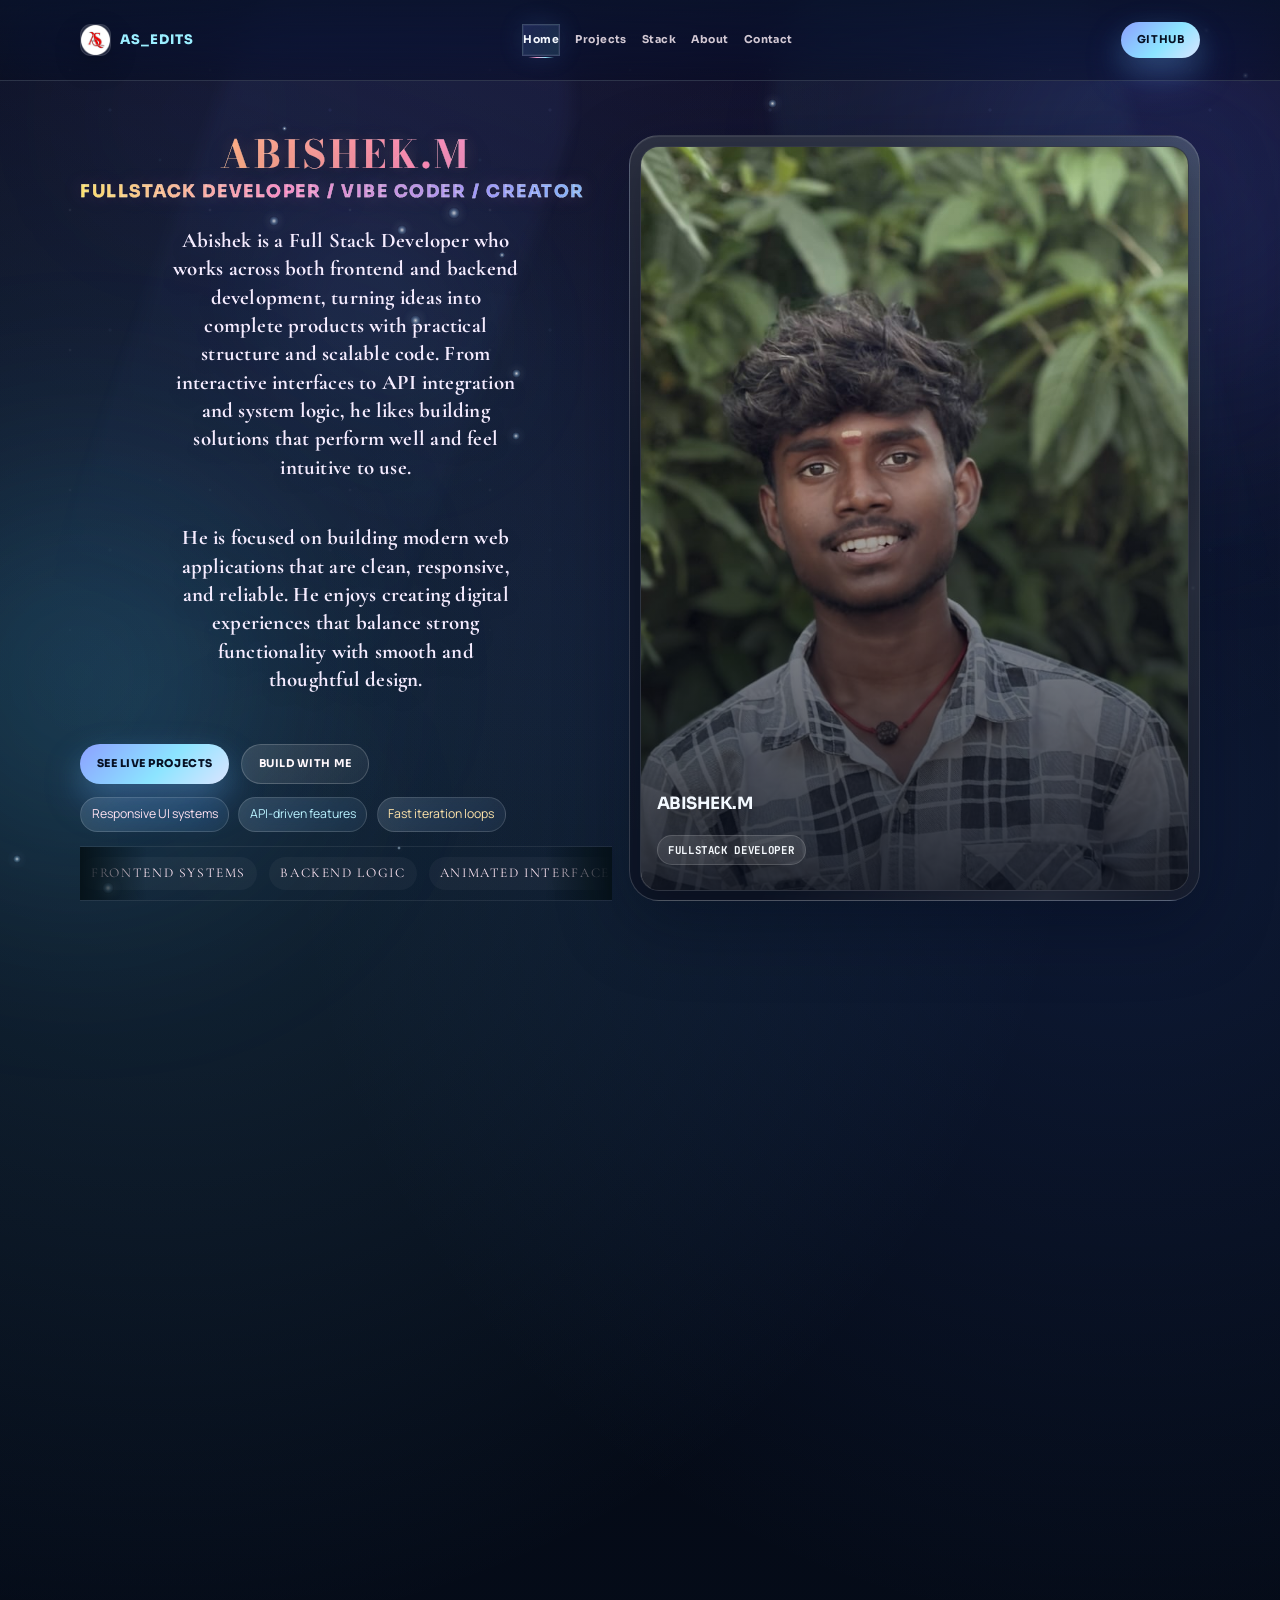
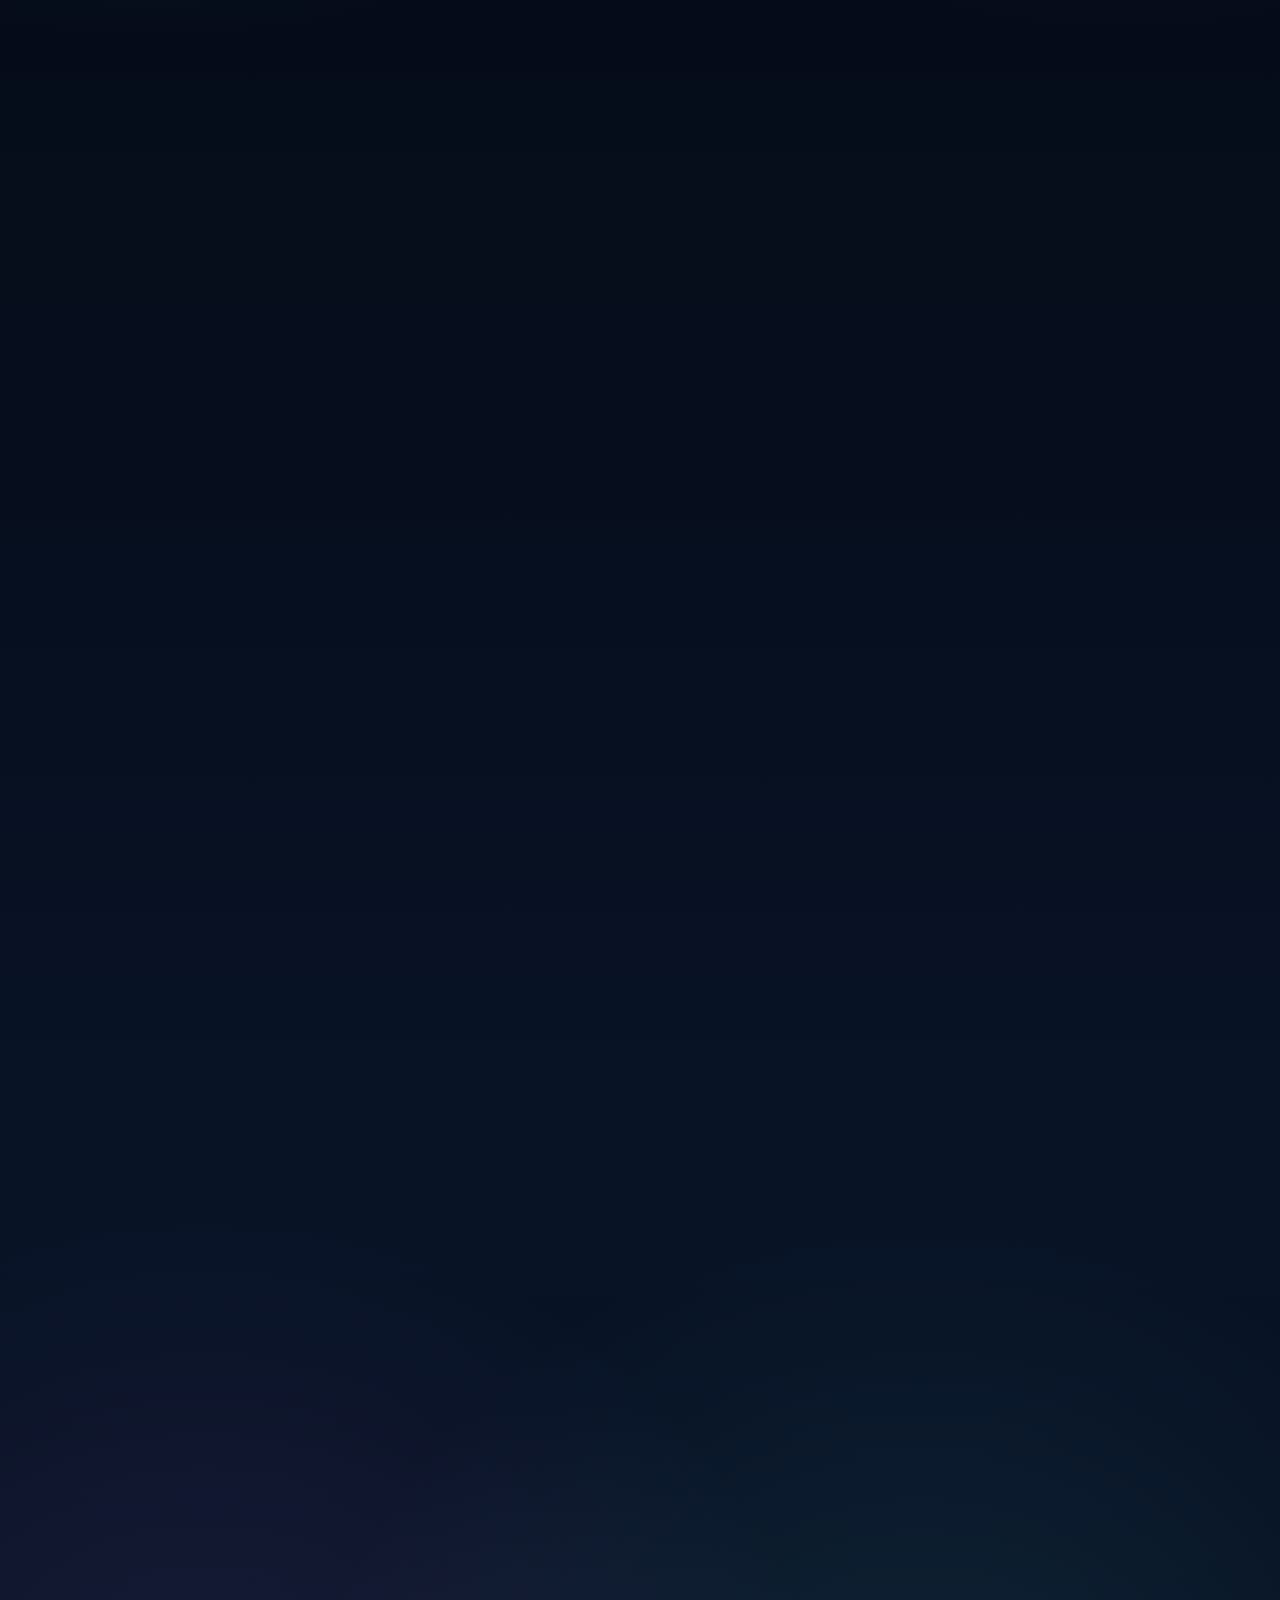
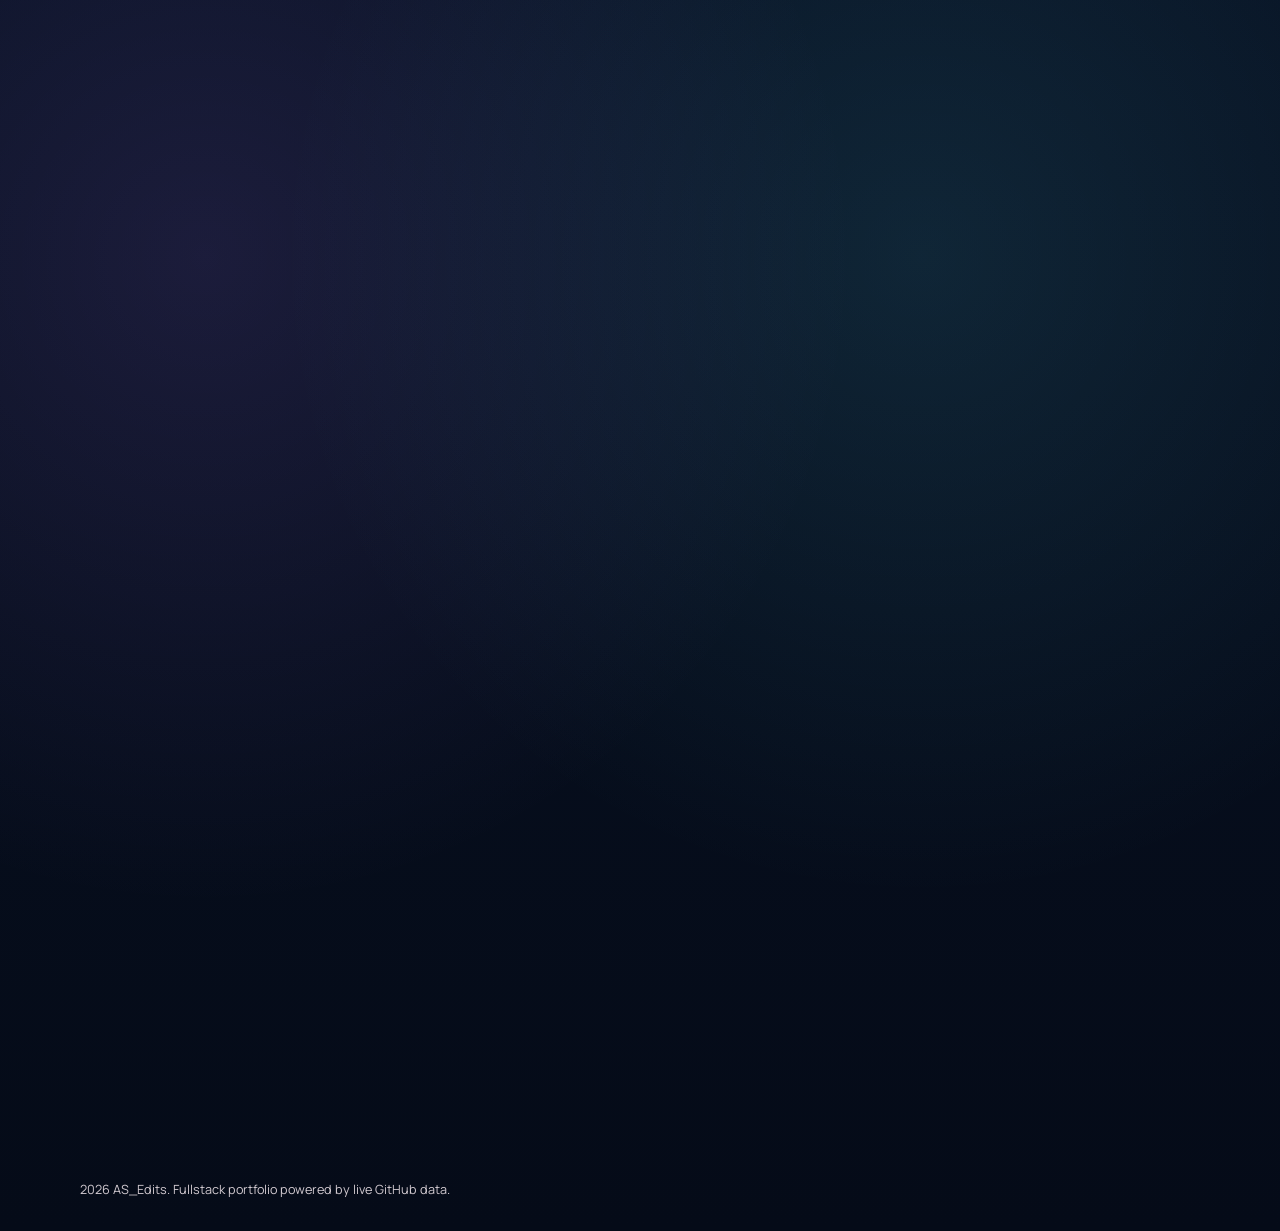
==== index.html @ 43cb3e1e "Initial portfolio site import" ====
<!DOCTYPE html>
<html lang="en">
  <head>
    <meta charset="UTF-8" />
    <meta name="viewport" content="width=device-width, initial-scale=1.0" />
    <meta
      name="description"
      content="Abishek.M is a FullStack Developer working under the professional name AS_Edits, with a portfolio powered by live GitHub projects."
    />
    <title>Abishek.M-Full Stack Developer

    </title>
    <link rel="preconnect" href="https://fonts.googleapis.com" />
    <link rel="preconnect" href="https://fonts.gstatic.com" crossorigin />
    <link
      href="https://fonts.googleapis.com/css2?family=Bodoni+Moda:opsz,wght@6..96,600;6..96,700&family=Cormorant+Garamond:wght@600;700&family=JetBrains+Mono:wght@500;700&family=Manrope:wght@400;500;600;700;800&family=Sora:wght@400;500;600;700;800&display=swap"
      rel="stylesheet"
    />
    <link rel="icon" type="image/png" href="assets/as-edits-logo.png" />
    <link rel="stylesheet" href="styles.css" />
  </head>
  <body class="page page--home">
    <div class="ambient-backdrop" aria-hidden="true">
      <div class="ambient-grid"></div>
      <div class="ambient-glow ambient-glow--one"></div>
      <div class="ambient-glow ambient-glow--two"></div>
      <div class="ambient-glow ambient-glow--three"></div>
      <div class="light-beam light-beam--one"></div>
      <div class="light-beam light-beam--two"></div>
    </div>
    <div class="particle-field" id="particle-field" aria-hidden="true"></div>

    <header class="site-header">
      <nav class="nav shell">
        <a class="brand" href="index.html">
          <span class="brand-mark brand-mark--logo">
            <img class="brand-logo" src="assets/as-edits-logo.png" alt="AS_Edits logo" />
          </span>
          <span class="brand-copy">AS_Edits</span>
        </a>
        <div class="nav-links">
          <a href="index.html" aria-current="page">Home</a>
          <a href="projects.html">Projects</a>
          <a href="stack.html">Stack</a>
          <a href="about.html">About</a>
          <a href="contact.html">Contact</a>
        </div>
        <a
          class="nav-button"
          href="https://github.com/asedits57"
          target="_blank"
          rel="noopener noreferrer"
        >
          GitHub
        </a>
      </nav>
    </header>

    <main class="page-main">
      <section class="hero shell" id="top">
        <div class="hero-copy reveal">
          <p class="hero-nameplate">ABISHEK.M</p>
          <p class="eyebrow">FULLSTACK DEVELOPER / VIBE CODER / CREATOR</p>
          <div class="hero-story">
            <p >
             Abishek is a Full Stack Developer who works across both frontend and backend development, turning ideas
            into complete products with practical structure and scalable code.
            From interactive interfaces to API integration and system logic, he
            likes building solutions that perform well and feel intuitive to use.    
            </p>
            <p>
            He is focused on building modern web
            applications that are clean, responsive, and reliable. He enjoys
            creating digital experiences that balance strong functionality with
            smooth and thoughtful design.
            </p>
          </div>
          <div class="hero-actions">
            <a class="button-primary" href="projects.html">See Live Projects</a>
            <a class="button-secondary" href="contact.html">Build With Me</a>
          </div>

          <div class="hero-pill-row">
            <span>Responsive UI systems</span>
            <span>API-driven features</span>
            <span>Fast iteration loops</span>
          </div>

          <div class="motion-ribbon" aria-hidden="true">
            <div class="motion-ribbon__track">
              <span>Frontend systems</span>
              <span>Backend logic</span>
              <span>Animated interfaces</span>
              <span>GitHub workflow</span>
              <span>Product shipping</span>
              <span>Frontend systems</span>
              <span>Backend logic</span>
              <span>Animated interfaces</span>
              <span>GitHub workflow</span>
              <span>Product shipping</span>
            </div>
          </div>
        </div>

        <aside class="hero-stage reveal is-visible" aria-label="Live developer profile">
          <div class="hero-graphic" aria-hidden="true">
            <div class="hero-graphic__ring hero-graphic__ring--outer"></div>
            <div class="hero-graphic__ring hero-graphic__ring--inner"></div>
            <div class="hero-graphic__core"></div>
            <div class="hero-graphic__beam hero-graphic__beam--one"></div>
            <div class="hero-graphic__beam hero-graphic__beam--two"></div>
          </div>


        </aside>

        <article
          class="hero-photo-card hero-photo-card--hero hero-photo-card--interactive js-image-lightbox"
          aria-label="Featured portrait card"
          tabindex="0"
          role="button"
          aria-haspopup="dialog"
          data-lightbox-src="assets/home-feature-photo.jpeg"
          data-lightbox-alt="Portrait of ABISHEK.M"
          data-profile-name="ABISHEK.M"
          data-profile-role="Team leader / Project manager"
          data-profile-bio="ABISHEK.M leads the Team with a product-first mindset, guiding fullstack development, team direction, and delivery from concept to completion. He helps shape the vision, coordinate frontend and backend execution, and keep the team aligned around polished and reliable digital products. He also supports planning, communication, and practical decision making so work moves forward with better structure and fewer blockers. His focus stays on turning ideas into complete products."
        >
          <div class="hero-photo-card__frame">
            <img
              class="hero-photo-card__image"
              src="assets/home-feature-photo.jpeg"
              alt="Portrait of ABISHEK.M"
              loading="eager"
              fetchpriority="high"
              decoding="async"
            />
            <div class="hero-photo-card__meta">
              <h3>  ABISHEK.M</h3>
              <h2 class="hero-photo-card__status">FullStack Developer</h2>
              
            </div>
          </div>
        </article> 
        <section class="spotlight-strip reveal" aria-labelledby="team-strip-title">
          <div class="spotlight-strip__heading">
            <h2 id="team-strip-title" class="spotlight-strip__title">My Team Members</h2>
          </div>
          <div class="spotlight-strip__marquee">
            <div class="spotlight-strip__track js-team-slider-track">
              <div class="spotlight-strip__grid js-team-slider-row">
                <figure
                  class="profile-spotlight profile-spotlight--hero profile-spotlight--interactive js-image-lightbox"
                  style="--spotlight-position: center 18%; --spotlight-scale: 1.06;"
                  tabindex="0"
                  role="button"
                  aria-haspopup="dialog"
                  data-lightbox-src="assets/swetha.jpeg"
                  data-lightbox-alt="Portrait of Swetha.G"
                  data-profile-name="Swetha.G"
                  data-profile-role="Data Analyst"
                  data-profile-bio="Swetha is a data analyst who turns complex data into clear and practical insights for the team. She works with reports, patterns, and performance trends to support better planning, smarter decisions, and stronger project direction. Her work helps the team understand progress more clearly, compare results more confidently, and use information in a more organized way. She also helps present findings in a simple format that keeps discussions focused and turns raw numbers into actions the team can use."
                >
                  <div class="profile-spotlight__frame">
                    <picture class="profile-spotlight__picture">
                      <source srcset="assets/home-portrait.heic" type="image/heic" />
                      <img
                        class="profile-spotlight__image"
                        src="assets/swetha.jpeg"
                        alt="Portrait of Swetha.G"
                        loading="lazy"
                        decoding="async"
                      />
                    </picture>
                  </div>
                  <figcaption class="profile-spotlight__meta">
                    <strong class="profile-spotlight__name">Swetha.G</strong>
                    <span class="profile-spotlight__status">Data Analyst</span>
                  </figcaption>
                </figure>
                <figure
                  class="profile-spotlight profile-spotlight--hero profile-spotlight--interactive js-image-lightbox"
                  style="--spotlight-position: center 22%; --spotlight-scale: 1.05;"
                  tabindex="0"
                  role="button"
                  aria-haspopup="dialog"
                  data-lightbox-src="assets/shiva.jpeg"
                  data-lightbox-alt="Portrait of Shivanarayani.L"
                  data-profile-name="Shivanarayani.L"
                  data-profile-role="Backend Developer"
                  data-profile-bio="Shivanarayani is a backend developer who works on application logic, API flow, and dependable system behavior behind the scenes. She helps keep the core functionality stable, secure, scalable, and ready to handle real-world usage with consistent performance. Her backend support strengthens the foundation of the product, keeps data movement reliable, and helps features connect smoothly as the project grows. Her work gives the project stronger reliability behind the interface and supports smoother collaboration across development."
                >
                  <div class="profile-spotlight__frame">
                    <picture class="profile-spotlight__picture">
                      <source srcset="assets/home-portrait.heic" type="image/heic" />
                      <img
                        class="profile-spotlight__image"
                        src="assets/shiva.jpeg"
                        alt="Portrait of Shivanarayani.L"
                        loading="lazy"
                        decoding="async"
                      />
                    </picture>
                  </div>
                  <figcaption class="profile-spotlight__meta">
                    <strong class="profile-spotlight__name">Shivanarayani.L</strong>
                    <span class="profile-spotlight__status">Backend Developer</span>
                  </figcaption>
                </figure>
                <figure
                  class="profile-spotlight profile-spotlight--hero profile-spotlight--interactive js-image-lightbox"
                  style="--spotlight-position: center 14%; --spotlight-scale: 1.04;"
                  tabindex="0"
                  role="button"
                  aria-haspopup="dialog"
                  data-lightbox-src="assets/atchya.jpeg"
                  data-lightbox-alt="Portrait of Atchya"
                  data-profile-name="Atchya"
                  data-profile-role="Frontend Developer"
                  data-profile-bio="Atchya is a frontend developer who focuses on building responsive interfaces with clean structure, visual balance, and smooth user experience. She helps turn ideas into polished screens that feel modern, intuitive, and easy to use across devices. Her attention to detail improves how the product looks, feels, and responds for users on every screen size. She helps make the final experience feel user friendly, visually clear, and comfortable to explore from the first interaction."
                >
                  <div class="profile-spotlight__frame">
                    <picture class="profile-spotlight__picture">
                      <source srcset="assets/home-portrait.heic" type="image/heic" />
                      <img
                        class="profile-spotlight__image"
                        src="assets/atchya.jpeg"
                        alt="Portrait of Atchya"
                        loading="lazy"
                        decoding="async"
                      />
                    </picture>
                  </div>
                  <figcaption class="profile-spotlight__meta">
                    <strong class="profile-spotlight__name">Atchya</strong>
                    <span class="profile-spotlight__status">Frontend Developer</span>
                  </figcaption>
                </figure>
                <figure
                  class="profile-spotlight profile-spotlight--hero profile-spotlight--interactive js-image-lightbox"
                  style="--spotlight-position: center 16%; --spotlight-scale: 1.08;"
                  tabindex="0"
                  role="button"
                  aria-haspopup="dialog"
                  data-lightbox-src="assets/nithin.jpeg"
                  data-lightbox-alt="Portrait of Nithin.S"
                  data-profile-name="Nithin.S"
                  data-profile-role="Senior Developer"
                  data-profile-bio="Nithin is a senior developer who helps guide architecture, technical decisions, problem solving, and code quality across the project. He brings experience, clarity, and strong leadership that help development move forward with better structure and dependable technical direction. His involvement supports cleaner implementation choices and helps the team handle technical challenges with more confidence. His guidance adds stability to the workflow and helps the team move with stronger technical confidence."
                >
                  <div class="profile-spotlight__frame">
                    <picture class="profile-spotlight__picture">
                      <source srcset="assets/home-portrait.heic" type="image/heic" />
                      <img
                        class="profile-spotlight__image"
                        src="assets/nithin.jpeg"
                        alt="Portrait of Nithin.S"
                        loading="lazy"
                        decoding="async"
                      />
                    </picture>
                  </div>
                  <figcaption class="profile-spotlight__meta">
                    <strong class="profile-spotlight__name">Nithin.S</strong>
                    <span class="profile-spotlight__status">Senior Developer</span>
                  </figcaption>
                </figure>
                <figure
                  class="profile-spotlight profile-spotlight--hero profile-spotlight--interactive js-image-lightbox"
                  style="--spotlight-position: center 20%; --spotlight-scale: 1.07;"
                  tabindex="0"
                  role="button"
                  aria-haspopup="dialog"
                  data-lightbox-src="assets/vijay.jpeg"
                  data-lightbox-alt="Portrait of Vijayakumar.B"
                  data-profile-name="Vijayakumar.B"
                  data-profile-role="UI/UX Designer"
                  data-profile-bio="Vijayakumar is a UI and UX designer who shapes the visual identity, layout quality, and usability of the product. He helps create thoughtful screens, clear interactions, and design systems that feel modern, engaging, and easy for users to understand. His design decisions improve user comfort, clarity, and consistency across the overall product experience. He helps shape an experience that feels polished from the first impression to the final interaction."
                >
                  <div class="profile-spotlight__frame">
                    <picture class="profile-spotlight__picture">
                      <source srcset="assets/home-portrait.heic" type="image/heic" />
                      <img
                        class="profile-spotlight__image"
                        src="assets/vijay.jpeg"
                        alt="Portrait of Vijayakumar.B"
                        loading="lazy"
                        decoding="async"
                      />
                    </picture>
                  </div>
                  <figcaption class="profile-spotlight__meta">
                    <strong class="profile-spotlight__name">Vijayakumar.B</strong>
                    <span class="profile-spotlight__status">UI/UX Designer</span>
                  </figcaption>
                </figure>
                <figure
                  class="profile-spotlight profile-spotlight--hero profile-spotlight--interactive js-image-lightbox"
                  style="--spotlight-position: center center; --spotlight-scale: 1;"
                  tabindex="0"
                  role="button"
                  aria-haspopup="dialog"
                  data-lightbox-src="assets/harry.jpeg"
                  data-lightbox-alt="Portrait of Harry Dwight.D"
                  data-profile-name="Harry Dwight.D"
                  data-profile-role="Editor"
                  data-profile-bio="Harry is an editor who brings clarity, polish, and stronger presentation quality to the final output of the work. He helps refine content, improve communication, and make the result feel complete, professional, and more effective for its audience. His editing helps present ideas more clearly and gives the final work a more confident and finished feel. His work strengthens the final presentation and helps the project communicate with more clarity and impact."
                >
                  <div class="profile-spotlight__frame">
                    <picture class="profile-spotlight__picture">
                      <source srcset="assets/home-portrait.heic" type="image/heic" />
                      <img
                        class="profile-spotlight__image"
                        src="assets/harry.jpeg"
                        alt="Portrait of Harry Dwight.D"
                        loading="lazy"
                        decoding="async"
                      />
                    </picture>
                  </div>
                  <figcaption class="profile-spotlight__meta">
                    <strong class="profile-spotlight__name">Harry Dwight.D</strong>
                    <span class="profile-spotlight__status">Editor</span>
                  </figcaption>
                </figure>
                <figure
                  class="profile-spotlight profile-spotlight--hero profile-spotlight--interactive js-image-lightbox"
                  style="--spotlight-position: center 12%; --spotlight-scale: 1.1;"
                  tabindex="0"
                  role="button"
                  aria-haspopup="dialog"
                  data-lightbox-src="assets/mugesh.jpeg"
                  data-lightbox-alt="Portrait of Mugesh Sharma SB"
                  data-profile-name="Mugesh Sharma SB"
                  data-profile-role="Debugger"
                  data-profile-bio="Mugesh Sharma SB is a debugger who helps the team identify issues quickly, trace problems with clarity, and support more stable project delivery. He contributes by testing flows closely, spotting errors early, and helping turn difficult bugs into clean, workable fixes. His work helps reduce development delays and keeps the product more reliable as updates are added. His debugging support keeps project progress smoother and helps the team resolve blockers before they become larger issues."
                >
                  <div class="profile-spotlight__frame">
                    <picture class="profile-spotlight__picture">
                      <source srcset="assets/home-portrait.heic" type="image/heic" />
                      <img
                        class="profile-spotlight__image"
                        src="assets/mugesh.jpeg"
                        alt="Portrait of Mugesh Sharma SB"
                        loading="lazy"
                        decoding="async"
                      />
                    </picture>
                  </div>
                  <figcaption class="profile-spotlight__meta">
                    <strong class="profile-spotlight__name">Mugesh Sharma SB</strong>
                    <span class="profile-spotlight__status">Debugger</span>
                  </figcaption>
                </figure>
                <figure
                  class="profile-spotlight profile-spotlight--hero profile-spotlight--interactive js-image-lightbox"
                  style="--spotlight-position: center 16%; --spotlight-scale: 1.02;"
                  tabindex="0"
                  role="button"
                  aria-haspopup="dialog"
                  data-lightbox-src="assets/aasif.jpeg"
                  data-lightbox-alt="Portrait of ASIF.K"
                  data-profile-name="ASIF.K"
                  data-profile-role="DevOps Engineer"
                  data-profile-bio="ASIF.K is a DevOps engineer who supports deployment flow, environment stability, automation, and reliable delivery across the project. He helps the team keep systems organized, efficient, and ready for smoother development and release cycles. His contribution improves consistency in the workflow and supports faster, more dependable releases. His work helps the team release with better confidence while keeping systems predictable and easier to maintain."
                >
                  <div class="profile-spotlight__frame">
                    <picture class="profile-spotlight__picture">
                      <source srcset="assets/home-portrait.heic" type="image/heic" />
                      <img
                        class="profile-spotlight__image"
                        src="assets/aasif.jpeg"
                        alt="Portrait of ASIF.K"
                        loading="lazy"
                        decoding="async"
                      />
                    </picture>
                  </div>
                  <figcaption class="profile-spotlight__meta">
                    <strong class="profile-spotlight__name">ASIF.K</strong>
                    <span class="profile-spotlight__status">DevOps Engineer</span>
                  </figcaption>
                </figure>
                <figure
                  class="profile-spotlight profile-spotlight--hero profile-spotlight--interactive js-image-lightbox"
                  style="--spotlight-position: center 20%; --spotlight-scale: 1.01;"
                  tabindex="0"
                  role="button"
                  aria-haspopup="dialog"
                  data-lightbox-src="assets/priya.jpeg"
                  data-lightbox-alt="Portrait of Priya B"
                  data-profile-name="Priya B"
                  data-profile-role="Test Engineer"
                  data-profile-bio="Priya B is a test engineer who helps protect quality through careful validation, bug reporting, and reliable testing across the project. She supports the team by checking workflows, finding issues early, and helping each release feel stable, polished, and ready to use. Her testing process gives the team better confidence before delivery and helps maintain a smoother user experience. Her work helps reduce release risk and supports a more dependable experience for end users."
                >
                  <div class="profile-spotlight__frame">
                    <picture class="profile-spotlight__picture">
                      <source srcset="assets/home-portrait.heic" type="image/heic" />
                      <img
                        class="profile-spotlight__image"
                        src="assets/priya.jpeg"
                        alt="Portrait of Priya B"
                        loading="lazy"
                        decoding="async"
                      />
                    </picture>
                  </div>
                  <figcaption class="profile-spotlight__meta">
                    <strong class="profile-spotlight__name">Priya B</strong>
                    <span class="profile-spotlight__status">Test Engineer</span>
                  </figcaption>
                </figure>
              </div>
            </div>
          </div>
        </section>
      </section>

      <section class="showcase-band shell reveal" aria-labelledby="showcase-band-title">
        <div class="showcase-band__copy">
          <p class="section-kicker">Visual Signal</p>
          <h2 id="showcase-band-title">A portfolio that looks like it builds things.</h2>
          <p>
            More motion, more graphics, and more product atmosphere so the site
            feels like a live creative system instead of a static profile page.
          </p>
        </div>

        <div class="showcase-band__grid">
          <article class="showcase-panel showcase-panel--radar">
            <div class="radar-display">
              <span class="radar-ring radar-ring--one"></span>
              <span class="radar-ring radar-ring--two"></span>
              <span class="radar-ring radar-ring--three"></span>
              <span class="radar-sweep"></span>
              <span class="radar-dot radar-dot--one"></span>
              <span class="radar-dot radar-dot--two"></span>
              <span class="radar-dot radar-dot--three"></span>
            </div>
            <div class="showcase-panel__meta">
              <span>Idea Radar</span>
              <strong>Tracking new builds and shipping paths</strong>
            </div>
          </article>

          <article class="showcase-panel showcase-panel--timeline">
            <div class="timeline-lines">
              <span></span>
              <span></span>
              <span></span>
              <span></span>
            </div>
            <div class="timeline-points">
              <span></span>
              <span></span>
              <span></span>
              <span></span>
            </div>
            <div class="showcase-panel__meta">
              <span>Flow State</span>
              <strong>Concept -> interface -> backend -> launch</strong>
            </div>
          </article>

          <article class="showcase-panel showcase-panel--stack">
            <div class="stack-visual">
              <span></span>
              <span></span>
              <span></span>
              <span></span>
            </div>
            <div class="showcase-panel__meta">
              <span>Stack Layers</span>
              <strong>Frontend polish with backend structure</strong>
            </div>
          </article>
        </div>
      </section>

      <section class="page-section shell reveal" aria-labelledby="portal-title">
        <div class="section-heading">
          <p class="section-kicker">Explore By Page</p>
          <h2 id="portal-title">Jump into the parts that matter most.</h2>
          <p>
            The portfolio now has dedicated pages for projects, stack, about, and
            contact so the experience feels cleaner and more intentional.
          </p>
        </div>

        <div class="portal-grid">
          <a class="portal-card" href="projects.html">
            <span class="portal-card__label">Projects</span>
            <h3>Live GitHub showcase</h3>
            <p>
              See repository cards, project highlights, and the live account feed
              for `asedits57`.
            </p>
            <span class="portal-card__link">Open projects page</span>
          </a>
          <a class="portal-card" href="stack.html">
            <span class="portal-card__label">Stack</span>
            <h3>Capabilities and tooling</h3>
            <p>
              Explore the frontend, backend, workflow, and shipping layers behind
              the portfolio story.
            </p>
            <span class="portal-card__link">Open stack page</span>
          </a>
          <a class="portal-card" href="about.html">
            <span class="portal-card__label">About</span>
            <h3>How the work gets built</h3>
            <p>
              Read the build style, process, and product mindset behind the code
              and visual decisions.
            </p>
            <span class="portal-card__link">Open about page</span>
          </a>
          <a class="portal-card" href="contact.html">
            <span class="portal-card__label">Contact</span>
            <h3>Start a collaboration</h3>
            <p>
              Use the contact page as the entry point for collaborations, GitHub
              exploration, and project conversations.
            </p>
            <span class="portal-card__link">Open contact page</span>
          </a>
        </div>
      </section>

      <section class="section shell reveal" aria-labelledby="impact-title">
        <div class="section-heading">
          <p class="section-kicker">How This Portfolio Feels</p>
          <h2 id="impact-title">Built for product energy, not template energy.</h2>
          <p>
            The goal is to present a developer who can move between product
            thinking, visual execution, and technical delivery with confidence.
          </p>
        </div>

        <div class="impact-grid">
          <article class="impact-card">
            <span class="impact-index">01</span>
            <h3>Frontend That Moves</h3>
            <p>
              Clean structure, expressive visuals, strong hierarchy, and layouts
              that feel intentional on both desktop and mobile.
            </p>
          </article>
          <article class="impact-card">
            <span class="impact-index">02</span>
            <h3>Backend Thinking</h3>
            <p>
              API-first planning, data-aware UI states, resilient fallbacks, and a
              bias toward systems that keep working after launch.
            </p>
          </article>
          <article class="impact-card">
            <span class="impact-index">03</span>
            <h3>Fast Shipping Loops</h3>
            <p>
              The vibe coder edge: fast iteration, smart automation, and enough
              engineering discipline to turn speed into shipped value.
            </p>
          </article>
        </div>
      </section>

      <section class="section shell reveal" id="projects" aria-labelledby="projects-title">
        <div class="section-heading">
          <p class="section-kicker">GitHub Showcase</p>
          <h2 id="projects-title">Projects pulled live from the AS_Edits / ABISHEK.M account.</h2>
          <p>
            This section auto-loads public repositories from GitHub so the
            portfolio stays fresh as new work lands.
          </p>
        </div>

        <div class="projects-grid" id="projects-grid" data-repo-limit="6" aria-live="polite">
          <article class="project-card skeleton-card">
            <div class="skeleton-line skeleton-line--title"></div>
            <div class="skeleton-line"></div>
            <div class="skeleton-line skeleton-line--short"></div>
          </article>
          <article class="project-card skeleton-card">
            <div class="skeleton-line skeleton-line--title"></div>
            <div class="skeleton-line"></div>
            <div class="skeleton-line skeleton-line--short"></div>
          </article>
          <article class="project-card skeleton-card">
            <div class="skeleton-line skeleton-line--title"></div>
            <div class="skeleton-line"></div>
            <div class="skeleton-line skeleton-line--short"></div>
          </article>
        </div>
      </section>

      <section class="section shell reveal" id="about" aria-labelledby="about-title">
        <div class="about-layout">
          <div class="about-copy">
            <p class="section-kicker">About The Build Style</p>
            <h2 id="about-title">High-level fullstack thinking from interface to infrastructure.</h2>
            <p>
              ABISHEK.M, working professionally as AS_Edits, is positioned as a
              fullstack developer who can own the complete product path: shaping
              user-facing experiences, designing reliable backend flows, and
              making technical decisions that support long-term product growth.
            </p>
            <p>
              The focus is not only on building fast, but on building well:
              scalable architecture, clean APIs, responsive interfaces,
              maintainable code, and delivery standards that hold up in real
              production environments.
            </p>
          </div>

          <div class="about-cards">
            <article class="info-card">
              <h3>End-to-end ownership</h3>
              <p>
                From frontend polish to backend structure, the work is framed as
                complete product delivery rather than isolated implementation.
              </p>
            </article>
            <article class="info-card">
              <h3>Architecture mindset</h3>
              <p>
                Data flow, performance, state handling, integrations, and system
                clarity are treated as core parts of the build from the start.
              </p>
            </article>
            <article class="info-card">
              <h3>Production readiness</h3>
              <p>
                The portfolio is designed to suggest a developer who can ship,
                maintain, and evolve serious product work beyond the first launch.
              </p>
            </article>
          </div>
        </div>
      </section>

      <section class="section shell reveal" id="stack" aria-labelledby="stack-title">
        <div class="section-heading">
          <p class="section-kicker">Capability Stack</p>
          <h2 id="stack-title">A portfolio frame for modern fullstack work.</h2>
        </div>

        <div class="stack-grid">
          <article class="stack-card">
            <h3>Frontend</h3>
            <div class="chip-row">
              <span>React</span>
              <span>Next.js</span>
              <span>JavaScript</span>
              <span>TypeScript</span>
              <span>Responsive CSS</span>
              <span>Animation</span>
            </div>
          </article>
          <article class="stack-card">
            <h3>Backend</h3>
            <div class="chip-row">
              <span>Node.js</span>
              <span>REST APIs</span>
              <span>Auth</span>
              <span>Database Design</span>
              <span>Server Logic</span>
              <span>Integrations</span>
            </div>
          </article>
          <article class="stack-card">
            <h3>Workflow</h3>
            <div class="chip-row">
              <span>GitHub</span>
              <span>Rapid Prototyping</span>
              <span>AI-assisted Builds</span>
              <span>Iteration Loops</span>
              <span>Shipping Mindset</span>
              <span>Product Thinking</span>
            </div>
          </article>
        </div>
      </section>

      <section class="section shell reveal" id="process" aria-labelledby="process-title">
        <div class="section-heading">
          <p class="section-kicker">Build Process</p>
          <h2 id="process-title">How ideas become working product.</h2>
        </div>

        <div class="process-grid">
          <article class="process-card">
            <span class="process-step">01</span>
            <h3>Shape the idea</h3>
            <p>
              Start with the product goal, user flow, and feature edges that matter
              most.
            </p>
          </article>
          <article class="process-card">
            <span class="process-step">02</span>
            <h3>Build the core</h3>
            <p>
              Create the UI, wire the data, handle the empty states, and make it
              production-sensible.
            </p>
          </article>
          <article class="process-card">
            <span class="process-step">03</span>
            <h3>Refine and ship</h3>
            <p>
              Improve the feel, tighten the content, and turn the project into
              something that is ready to be shown or launched.
            </p>
          </article>
        </div>
      </section>

      <section class="section shell reveal" id="contact" aria-labelledby="contact-title">
        <div class="cta-panel">
          <p class="section-kicker">Let's Build</p>
          <h2 id="contact-title">
            Need a developer who can move fast without making the product feel
            rushed?
          </h2>
          <p>
            This portfolio is already wired to showcase live GitHub work. Pair that
            with strong UI instincts and fullstack delivery, and the profile reads
            like someone ready for real projects.
          </p>
          <div class="hero-actions">
            <a
              class="button-primary"
              href="https://github.com/asedits57"
              target="_blank"
              rel="noopener noreferrer"
            >
              Explore GitHub
            </a>
            <a class="button-secondary" href="projects.html">View Repositories</a>
          </div>
        </div>
      </section>
    </main>

    <footer class="site-footer shell">
      <p>
        <span id="current-year"></span> AS_Edits. Fullstack portfolio powered by
        live GitHub data.
      </p>
    </footer>

    <script src="app.js"></script>
  </body>
</html>
---- styles.css ----
:root {
  --bg: #050505;
  --bg-deep: #090909;
  --surface: rgba(14, 12, 10, 0.82);
  --surface-strong: #11100d;
  --line: rgba(255, 232, 187, 0.12);
  --line-strong: rgba(255, 232, 187, 0.18);
  --text: #f4efe7;
  --muted: #ac9c84;
  --accent: #d4a24c;
  --accent-soft: #f2cf8d;
  --accent-cool: #f7e3b8;
  --shadow: 0 24px 70px rgba(0, 0, 0, 0.32);
  --radius-xl: 32px;
  --radius-lg: 24px;
  --radius-md: 18px;
}

* {
  box-sizing: border-box;
}

html {
  scroll-behavior: smooth;
}

body {
  margin: 0;
  min-height: 100vh;
  color: var(--text);
  font-family: "Inter", sans-serif;
  background:
    radial-gradient(circle at top left, rgba(212, 162, 76, 0.18), transparent 32%),
    radial-gradient(circle at 82% 12%, rgba(242, 207, 141, 0.12), transparent 26%),
    radial-gradient(circle at 50% 100%, rgba(212, 162, 76, 0.08), transparent 24%),
    linear-gradient(180deg, #060606 0%, var(--bg) 42%, var(--bg-deep) 100%);
  line-height: 1.6;
}

body::before,
body::after {
  content: "";
  position: fixed;
  border-radius: 999px;
  filter: blur(80px);
  pointer-events: none;
  z-index: 0;
}

body::before {
  width: 18rem;
  height: 18rem;
  top: 6rem;
  right: -4rem;
  background: rgba(255, 122, 89, 0.18);
}

body::after {
  width: 16rem;
  height: 16rem;
  bottom: 8rem;
  left: -5rem;
  background: rgba(77, 214, 198, 0.14);
}

main {
  position: relative;
  overflow: clip;
}

.ambient-backdrop {
  position: fixed;
  inset: 0;
  overflow: hidden;
  pointer-events: none;
  z-index: 0;
}

.particle-field {
  position: fixed;
  inset: 0;
  pointer-events: none;
  z-index: 0;
  overflow: hidden;
}

.particle {
  position: absolute;
  width: var(--size, 6px);
  height: var(--size, 6px);
  left: var(--x, 50%);
  top: var(--y, 50%);
  border-radius: 999px;
  opacity: 0.45;
  background: radial-gradient(circle, rgba(255, 255, 255, 0.95), transparent 72%);
  animation: particleFloat var(--duration, 12s) linear infinite;
  animation-delay: var(--delay, 0s);
}

.ambient-grid,
.ambient-glow {
  position: absolute;
  inset: 0;
}

.ambient-grid {
  opacity: 0.12;
  background-image:
    linear-gradient(rgba(255, 255, 255, 0.05) 1px, transparent 1px),
    linear-gradient(90deg, rgba(255, 255, 255, 0.05) 1px, transparent 1px);
  background-size: 80px 80px;
  mask-image: linear-gradient(180deg, rgba(0, 0, 0, 0.75), transparent 88%);
  animation: gridShift 18s linear infinite;
}

.ambient-glow--one,
.ambient-glow--two,
.ambient-glow--three {
  border-radius: 999px;
  filter: blur(90px);
}

.ambient-glow--one {
  inset: 4rem auto auto 10%;
  width: 18rem;
  height: 18rem;
  background: rgba(212, 162, 76, 0.18);
  animation: driftBlob 12s ease-in-out infinite;
}

.ambient-glow--two {
  inset: 22% 6% auto auto;
  width: 22rem;
  height: 22rem;
  background: rgba(242, 207, 141, 0.12);
  animation: driftBlob 16s ease-in-out infinite reverse;
}

.ambient-glow--three {
  inset: auto auto 5% 12%;
  width: 16rem;
  height: 16rem;
  background: rgba(212, 162, 76, 0.14);
  animation: driftBlob 14s ease-in-out infinite 1s;
}

.light-beam {
  position: absolute;
  width: 26rem;
  height: 120vh;
  top: -10vh;
  --beam-rotate: 20deg;
  border-radius: 999px;
  filter: blur(18px);
  opacity: 0.22;
  transform: rotate(var(--beam-rotate));
  background: linear-gradient(180deg, transparent, rgba(255, 255, 255, 0.24), transparent);
}

.light-beam--one {
  left: 8%;
  animation: beamShift 12s ease-in-out infinite;
}

.light-beam--two {
  right: 4%;
  opacity: 0.16;
  --beam-rotate: -18deg;
  animation: beamShift 15s ease-in-out infinite reverse;
}

a {
  color: inherit;
  text-decoration: none;
}

.shell {
  width: min(1120px, calc(100% - 2rem));
  margin: 0 auto;
  position: relative;
  z-index: 1;
}

.site-header {
  position: sticky;
  top: 0;
  z-index: 10;
  backdrop-filter: blur(20px);
  background: rgba(4, 16, 22, 0.56);
  border-bottom: 1px solid rgba(255, 255, 255, 0.05);
}

.nav {
  display: flex;
  align-items: center;
  justify-content: space-between;
  gap: 1.15rem;
  min-height: 80px;
}

.brand {
  display: inline-flex;
  align-items: center;
  gap: 0.7rem;
  font-family: "Sora", sans-serif;
  font-weight: 800;
  letter-spacing: 0.04em;
  text-transform: uppercase;
}

.brand-mark {
  display: grid;
  place-items: center;
  width: 2.35rem;
  height: 2.35rem;
  border-radius: 0.82rem;
  color: #091219;
  background: linear-gradient(135deg, var(--accent-soft), var(--accent));
}

.brand-mark--logo {
  overflow: hidden;
  padding: 0;
  border: 1px solid rgba(255, 255, 255, 0.12);
  background: rgba(255, 255, 255, 0.08);
  box-shadow:
    0 10px 28px rgba(0, 0, 0, 0.18),
    inset 0 1px 0 rgba(255, 255, 255, 0.08);
}

.brand-logo {
  display: block;
  width: 100%;
  height: 100%;
  object-fit: cover;
}

.nav-links {
  display: flex;
  align-items: center;
  gap: 1.15rem;
  color: var(--muted);
  font-family: "Sora", sans-serif;
  font-weight: 700;
  letter-spacing: 0.04em;
}

.nav-links a {
  display: inline-flex;
  align-items: center;
  min-height: 2.45rem;
}

.nav-links a:hover,
.nav-links a:focus-visible {
  color: var(--text);
}

.nav-button,
.button-primary,
.button-secondary {
  display: inline-flex;
  align-items: center;
  justify-content: center;
  min-height: 2.9rem;
  padding: 0.8rem 1.25rem;
  border-radius: 999px;
  border: 1px solid transparent;
  font-family: "Sora", sans-serif;
  font-weight: 700;
  letter-spacing: 0.05em;
  text-transform: uppercase;
  transition:
    transform 180ms ease,
    border-color 180ms ease,
    background-color 180ms ease,
    color 180ms ease;
}

.nav-button {
  min-height: 2.8rem;
  padding: 0.74rem 1.2rem;
}

.nav-button,
.button-secondary {
  color: var(--text);
  background: rgba(255, 255, 255, 0.05);
  border-color: rgba(255, 255, 255, 0.08);
}

.button-primary {
  color: #10171d;
  font-weight: 800;
  background: linear-gradient(135deg, var(--accent-soft), var(--accent));
  box-shadow: 0 14px 36px rgba(255, 122, 89, 0.24);
}

.nav-button:hover,
.button-primary:hover,
.button-secondary:hover,
.nav-button:focus-visible,
.button-primary:focus-visible,
.button-secondary:focus-visible {
  transform: translateY(-2px);
}

.hero {
  position: relative;
  display: grid;
  grid-template-columns: minmax(0, 0.96fr) minmax(22.5rem, 1fr);
  gap: clamp(1.5rem, 3vw, 2.5rem);
  padding: 5.5rem 0 2.5rem;
  align-items: start;
  min-height: calc(100vh - 5rem);
}

.hero-copy {
  position: relative;
  z-index: 1;
  grid-column: 1;
  grid-row: 1;
}

.eyebrow,
.section-kicker,
.stage-kicker {
  margin: 0 0 0.85rem;
  font-size: 0.82rem;
  font-family: "JetBrains Mono", monospace;
  font-weight: 700;
  letter-spacing: 0.14em;
  text-transform: uppercase;
  color: var(--accent-soft);
}

.hero h1,
.section-heading h2,
.about-copy h2,
.cta-panel h2 {
  margin: 0;
  line-height: 0.98;
  font-family: "Sora", sans-serif;
  letter-spacing: -0.04em;
}

.hero h1 {
  font-size: clamp(3rem, 7vw, 6rem);
  max-width: 10ch;
  text-transform: uppercase;
}

.section-heading h2,
.about-copy h2,
.cta-panel h2 {
  font-family: "Sora", sans-serif;
  letter-spacing: -0.05em;
}

.headline-accent {
  color: var(--accent-cool);
}

.lede,
.section-heading p,
.about-copy p,
.impact-card p,
.info-card p,
.process-card p,
.cta-panel p {
  color: var(--muted);
}

.eyebrow,
.section-kicker,
.stage-kicker {
  color: var(--accent-soft);
}

.lede {
  max-width: 38rem;
  margin: 1.5rem 0 0;
  font-size: 1.08rem;
}

.hero-story {
  display: grid;
  gap: clamp(2.6rem, 3.4vw, 3.2rem);
  width: 100%;
  max-width: 40rem;
  margin: 0.35rem auto 0;
  justify-items: center;
  text-align: center;
}

.hero-story p {
  width: min(100%, 34ch);
  margin: 0 auto;
  text-align: center;
  font-family: "Cormorant Garamond", serif;
  font-size: clamp(1.4rem, 2vw, 1.78rem);
  font-weight: 700;
  line-height: 1.34;
  letter-spacing: 0.01em;
  text-wrap: pretty;
  color: #f5ecff;
  text-shadow: 0 8px 24px rgba(8, 16, 34, 0.18);
}

.hero-story p:first-child,
.hero-story p:nth-child(2) {
  font-size: clamp(1.34rem, 1.75vw, 1.58rem);
  line-height: 1.36;
}

.hero-story p:first-child {
  height: auto;
  width: min(100%, 35ch);
  max-width: 35ch;
}

.hero-story p:nth-child(2) {
  height: 180px;
  width: min(100%, 33ch);
  max-width: 33ch;
}

.page--home .hero .eyebrow {
  display: inline-block;
  margin-bottom: 1.7rem;
  font-family: "Sora", sans-serif;
  font-size: clamp(1.3rem, 1.3vw, 1.3rem);
  font-weight: 700;
  line-height: 1;
  letter-spacing: 0.09em;
  white-space: nowrap;
  background: linear-gradient(
    90deg,
    #ffe76a 0%,
    #ff8fc7 22%,
    #9c9cff 45%,
    #62e8ff 70%,
    #85ff9f 100%
  );
  background-size: 180% 100%;
  background-position: 0% 50%;
  -webkit-background-clip: text;
  background-clip: text;
  color: transparent;
  -webkit-text-fill-color: transparent;
  -webkit-text-stroke: 0.35px rgba(255, 247, 225, 0.58);
  text-shadow:
    0 0 18px rgba(255, 122, 198, 0.22),
    0 0 28px rgba(98, 232, 255, 0.18);
  transition:
    transform 180ms ease,
    background-position 280ms ease,
    filter 280ms ease,
    text-shadow 280ms ease,
    -webkit-text-stroke-color 280ms ease;
}

.page--home .hero .eyebrow:hover {
  transform: translateY(-2px) scale(1.03);
  background-position: 100% 50%;
  filter: saturate(1.2) brightness(1.08);
  -webkit-text-stroke: 0.35px rgba(255, 255, 255, 0.78);
  text-shadow:
    0 0 22px rgba(255, 118, 184, 0.36),
    0 0 34px rgba(96, 231, 255, 0.32),
    0 10px 26px rgba(8, 20, 42, 0.28);
}

.hero-nameplate {
  display: inline-block;
  width: min(100%, 34ch);
  margin: 0 auto 0.7rem;
  text-align: center;
  font-family: "Bodoni Moda", serif;
  font-size: clamp(2rem, 3.1vw, 2.9rem);
  font-weight: 700;
  font-style: normal;
  line-height: 1;
  letter-spacing: 0.08em;
  text-transform: uppercase;
  background: linear-gradient(90deg, #ffe5a3 0%, #ffc46b 24%, #ff8db8 58%, #b8a4ff 100%);
  background-size: 160% 100%;
  background-position: 50% 50%;
  -webkit-background-clip: text;
  background-clip: text;
  color: transparent;
  -webkit-text-fill-color: transparent;
  -webkit-text-stroke: 0.2px rgba(255, 244, 224, 0.42);
  text-shadow:
    0 10px 28px rgba(6, 10, 24, 0.24),
    0 0 18px rgba(255, 181, 112, 0.16),
    0 0 24px rgba(204, 160, 255, 0.14);
}

.hero-actions {
  display: flex;
  flex-wrap: wrap;
  gap: 0.9rem;
  margin-top: clamp(2rem, 4vw, 3rem);
}

.hero-pill-row,
.chip-row,
.repo-meta {
  display: flex;
  flex-wrap: wrap;
  gap: 0.7rem;
}

.hero-pill-row {
  margin-top: 1.35rem;
}

.hero-pill-row span,
.chip-row span,
.repo-pill {
  border: 1px solid var(--line);
  border-radius: 999px;
  padding: 0.5rem 0.8rem;
  background: rgba(255, 255, 255, 0.04);
}

.hero-pill-row span {
  position: relative;
  animation: floatingBadge 5.6s ease-in-out infinite;
}

.hero-pill-row span:nth-child(2) {
  animation-delay: 0.8s;
}

.hero-pill-row span:nth-child(3) {
  animation-delay: 1.6s;
}

.motion-ribbon {
  position: relative;
  margin-top: 1.5rem;
  padding: 0.9rem 0;
  overflow: hidden;
  border-top: 1px solid rgba(255, 255, 255, 0.08);
  border-bottom: 1px solid rgba(255, 255, 255, 0.08);
}

.motion-ribbon::before,
.motion-ribbon::after {
  content: "";
  position: absolute;
  top: 0;
  bottom: 0;
  width: 5rem;
  z-index: 1;
}

.motion-ribbon::before {
  left: 0;
  background: linear-gradient(90deg, rgba(6, 19, 26, 1), transparent);
}

.motion-ribbon::after {
  right: 0;
  background: linear-gradient(270deg, rgba(6, 19, 26, 1), transparent);
}

.motion-ribbon__track {
  display: flex;
  gap: 0.9rem;
  width: max-content;
  animation: marqueeDrift 18s linear infinite;
}

.motion-ribbon__track span {
  padding: 0.45rem 0.85rem;
  border-radius: 999px;
  color: var(--accent-soft);
  background: rgba(255, 255, 255, 0.04);
  font-family: "Cormorant Garamond", serif;
  font-size: 1.1rem;
  letter-spacing: 0.05em;
  text-transform: uppercase;
}

.hero-stage {
  position: relative;
  isolation: isolate;
  display: grid;
  grid-template-columns: minmax(0, 1fr) minmax(15rem, 19rem);
  gap: 1rem;
  align-items: start;
  grid-column: 1 / -1;
  grid-row: 3;
  margin-top: 0.85rem;
  transform: translate3d(var(--parallax-x, 0), var(--parallax-y, 0), 0);
  transition: transform 220ms ease;
}

.hero-graphic {
  position: absolute;
  inset: -10% -8% -8%;
  z-index: -1;
  pointer-events: none;
}

.hero-graphic__ring,
.hero-graphic__core,
.hero-graphic__beam {
  position: absolute;
  border-radius: 999px;
}

.hero-graphic__ring {
  inset: 50%;
  margin: auto;
}

.hero-graphic__ring--outer {
  width: 23rem;
  height: 23rem;
  margin-left: -11.5rem;
  margin-top: -11.5rem;
  border: 1px solid rgba(255, 255, 255, 0.08);
  background: conic-gradient(
    from 180deg,
    rgba(255, 122, 89, 0.08),
    rgba(77, 214, 198, 0.22),
    rgba(255, 200, 110, 0.08),
    rgba(255, 122, 89, 0.08)
  );
  -webkit-mask: radial-gradient(circle, transparent 61%, black 62%);
  mask: radial-gradient(circle, transparent 61%, black 62%);
  animation: slowSpin 18s linear infinite;
}

.hero-graphic__ring--inner {
  width: 16rem;
  height: 16rem;
  margin-left: -8rem;
  margin-top: -8rem;
  border: 1px dashed rgba(255, 255, 255, 0.14);
  animation: slowSpin 10s linear infinite reverse;
}

.hero-graphic__core {
  inset: 50%;
  width: 7rem;
  height: 7rem;
  margin-left: -3.5rem;
  margin-top: -3.5rem;
  background:
    radial-gradient(circle at 30% 30%, rgba(255, 255, 255, 0.8), transparent 26%),
    radial-gradient(circle, rgba(77, 214, 198, 0.35), rgba(255, 122, 89, 0.12) 62%, transparent 78%);
  filter: blur(0.5px);
  animation: pulseGlow 4s ease-in-out infinite;
}

.hero-graphic__beam {
  inset: 50%;
  width: 1px;
  height: 13rem;
  transform-origin: top center;
  background: linear-gradient(180deg, rgba(255, 255, 255, 0.65), transparent 82%);
}

.hero-graphic__beam--one {
  margin-left: -0.5px;
  margin-top: -6.5rem;
  animation: radarSweep 6s linear infinite;
}

.hero-graphic__beam--two {
  margin-left: -0.5px;
  margin-top: -6.5rem;
  opacity: 0.45;
  animation: radarSweep 9s linear infinite reverse;
}

.stage-orbit {
  position: absolute;
  inset: -1.5rem -1rem -1rem;
  pointer-events: none;
}

.orbit {
  position: absolute;
  inset: 50%;
  border-radius: 999px;
  border: 1px solid rgba(255, 255, 255, 0.09);
  transform-origin: center;
}

.orbit--one {
  width: 115%;
  height: 115%;
  margin: -57.5% 0 0 -57.5%;
  animation: slowSpin 22s linear infinite;
}

.orbit--two {
  width: 92%;
  height: 92%;
  margin: -46% 0 0 -46%;
  border-style: dashed;
  animation: slowSpin 15s linear infinite reverse;
}

.float-chip {
  position: absolute;
  padding: 0.55rem 0.9rem;
  border-radius: 999px;
  border: 1px solid rgba(255, 255, 255, 0.08);
  background: rgba(8, 20, 27, 0.84);
  box-shadow: 0 14px 36px rgba(0, 0, 0, 0.28);
  color: var(--accent-soft);
  font-family: "JetBrains Mono", monospace;
  font-size: 0.74rem;
  font-weight: 700;
  letter-spacing: 0.08em;
  text-transform: uppercase;
  animation: floatingBadge 6.5s ease-in-out infinite;
}

.float-chip--one {
  top: 6%;
  right: 8%;
}

.float-chip--two {
  bottom: 16%;
  left: -4%;
  animation-delay: 1.2s;
}

.float-chip--three {
  right: -2%;
  bottom: 8%;
  animation-delay: 2.1s;
}

.stage-card,
.impact-card,
.project-card,
.info-card,
.stack-card,
.process-card,
.cta-panel {
  border: 1px solid var(--line);
  border-radius: var(--radius-xl);
  background:
    linear-gradient(180deg, rgba(255, 255, 255, 0.05), transparent 100%),
    var(--surface);
  box-shadow: var(--shadow);
}

.stage-card {
  padding: 1.5rem;
  position: relative;
  overflow: hidden;
  animation: heroCardFloat 7s ease-in-out infinite;
  backdrop-filter: blur(18px);
}

.stage-card::after {
  content: "";
  position: absolute;
  inset: auto -20% -35% auto;
  width: 14rem;
  height: 14rem;
  border-radius: 999px;
  background: radial-gradient(circle, rgba(255, 122, 89, 0.18), transparent 70%);
  animation: pulseGlow 4.5s ease-in-out infinite;
}

.stage-header,
.project-head,
.repo-footer {
  display: flex;
  align-items: center;
  justify-content: space-between;
  gap: 1rem;
}

.stage-header h2 {
  margin: 0;
  font-family: "Sora", sans-serif;
  font-size: 1.5rem;
}

.signal-dot {
  display: inline-flex;
  align-items: center;
  gap: 0.45rem;
  padding: 0.48rem 0.75rem;
  border-radius: 999px;
  background: rgba(77, 214, 198, 0.14);
  color: var(--accent-cool);
  font-family: "JetBrains Mono", monospace;
  font-size: 0.78rem;
  font-weight: 700;
  letter-spacing: 0.08em;
}

.signal-dot::before {
  content: "";
  width: 0.55rem;
  height: 0.55rem;
  border-radius: 999px;
  background: currentColor;
  box-shadow: 0 0 0 rgba(77, 214, 198, 0.45);
  animation: signalPulse 1.8s ease-out infinite;
}

.stage-metrics {
  display: grid;
  grid-template-columns: repeat(3, minmax(0, 1fr));
  gap: 0.9rem;
  margin-top: 1.35rem;
}

.metric-tile {
  padding: 1rem;
  border-radius: var(--radius-md);
  background: rgba(255, 255, 255, 0.04);
  border: 1px solid var(--line);
  animation: tileDrift 5.4s ease-in-out infinite;
}

.metric-tile:nth-child(2) {
  animation-delay: 0.6s;
}

.metric-tile:nth-child(3) {
  animation-delay: 1.2s;
}

.metric-label {
  display: block;
  color: var(--muted);
  font-family: "JetBrains Mono", monospace;
  font-size: 0.82rem;
  text-transform: uppercase;
  letter-spacing: 0.08em;
}

.metric-tile strong {
  display: block;
  margin-top: 0.4rem;
  font-family: "Sora", sans-serif;
  font-size: clamp(1.6rem, 4vw, 2.4rem);
}

.stage-visuals {
  display: grid;
  gap: 1rem;
  margin-top: 1.1rem;
}

.visual-meter-card,
.signal-panel {
  border: 1px solid rgba(255, 255, 255, 0.08);
  background: rgba(255, 255, 255, 0.04);
  border-radius: var(--radius-md);
}

.visual-meter-card {
  padding: 1rem;
}

.visual-meter-card__header {
  display: flex;
  align-items: center;
  justify-content: space-between;
  gap: 1rem;
  margin-bottom: 0.8rem;
  color: var(--muted);
}

.visual-meter-card__header span,
.visual-meter-card__header strong,
.signal-panel__label {
  font-family: "JetBrains Mono", monospace;
}

.visual-meter-card__header strong {
  color: var(--accent-soft);
}

.meter-track {
  position: relative;
  height: 0.85rem;
  overflow: hidden;
  border-radius: 999px;
  background: rgba(255, 255, 255, 0.08);
}

.meter-fill {
  display: block;
  height: 100%;
  border-radius: inherit;
  background: linear-gradient(90deg, var(--accent), var(--accent-soft), var(--accent-cool));
  background-size: 160% 100%;
  animation: meterPulse 4.6s ease-in-out infinite;
}

.meter-fill--primary {
  width: 96%;
}

.visual-eq {
  display: grid;
  grid-template-columns: repeat(8, minmax(0, 1fr));
  align-items: end;
  gap: 0.5rem;
  min-height: 4.8rem;
  padding: 1rem;
  border-radius: var(--radius-md);
  border: 1px solid rgba(255, 255, 255, 0.08);
  background: rgba(255, 255, 255, 0.04);
}

.visual-eq span {
  display: block;
  border-radius: 999px 999px 0 0;
  background: linear-gradient(180deg, var(--accent-soft), var(--accent), var(--accent-cool));
  transform-origin: bottom center;
  animation: equalizerBounce 1.8s ease-in-out infinite;
}

.visual-eq span:nth-child(1) {
  height: 55%;
}

.visual-eq span:nth-child(2) {
  height: 82%;
  animation-delay: 0.12s;
}

.visual-eq span:nth-child(3) {
  height: 44%;
  animation-delay: 0.28s;
}

.visual-eq span:nth-child(4) {
  height: 92%;
  animation-delay: 0.2s;
}

.visual-eq span:nth-child(5) {
  height: 62%;
  animation-delay: 0.38s;
}

.visual-eq span:nth-child(6) {
  height: 76%;
  animation-delay: 0.1s;
}

.visual-eq span:nth-child(7) {
  height: 48%;
  animation-delay: 0.32s;
}

.visual-eq span:nth-child(8) {
  height: 86%;
  animation-delay: 0.18s;
}

.signal-cluster {
  display: grid;
  grid-template-columns: repeat(3, minmax(0, 1fr));
  gap: 0.8rem;
}

.signal-panel {
  padding: 0.9rem;
}

.signal-panel__label {
  display: block;
  margin-bottom: 0.35rem;
  color: var(--muted);
  font-size: 0.78rem;
  text-transform: uppercase;
  letter-spacing: 0.1em;
}

.signal-panel strong {
  display: block;
  font-family: "Sora", sans-serif;
  font-size: 1rem;
  color: var(--text);
}

.terminal-card {
  margin-top: 1.2rem;
  border-radius: var(--radius-md);
  overflow: hidden;
  border: 1px solid var(--line-strong);
  background: rgba(2, 8, 12, 0.72);
}

.terminal-bar {
  display: flex;
  gap: 0.45rem;
  padding: 0.8rem 0.95rem;
  border-bottom: 1px solid rgba(255, 255, 255, 0.08);
}

.terminal-bar span {
  width: 0.72rem;
  height: 0.72rem;
  border-radius: 999px;
  background: rgba(255, 255, 255, 0.22);
}

.terminal-bar span:first-child {
  background: #ff7a59;
}

.terminal-bar span:nth-child(2) {
  background: #ffc86e;
}

.terminal-bar span:nth-child(3) {
  background: #4dd6c6;
}

#terminal-feed {
  margin: 0;
  padding: 1rem;
  min-height: 12.4rem;
  color: #c8f5ec;
  font-size: 0.92rem;
  white-space: pre-wrap;
  font-family: "JetBrains Mono", monospace;
}

.section {
  padding: 2.5rem 0;
}

.showcase-band {
  display: grid;
  grid-template-columns: 0.95fr 1.05fr;
  gap: 1rem;
  align-items: stretch;
  padding: 1rem 0 2.5rem;
}

.showcase-band__copy,
.showcase-panel {
  border: 1px solid var(--line);
  border-radius: var(--radius-xl);
  background:
    linear-gradient(180deg, rgba(255, 255, 255, 0.05), transparent 100%),
    var(--surface);
  box-shadow: var(--shadow);
}

.showcase-band__copy {
  padding: 1.6rem;
}

.showcase-band__copy h2 {
  margin: 0;
  font-family: "Sora", sans-serif;
  font-size: clamp(2rem, 4vw, 3.1rem);
  line-height: 1.02;
}

.showcase-band__copy p:last-child {
  color: var(--muted);
}

.showcase-band__grid {
  display: grid;
  grid-template-columns: repeat(3, minmax(0, 1fr));
  gap: 1rem;
}

.showcase-panel {
  position: relative;
  overflow: hidden;
  padding: 1rem;
  min-height: 18rem;
  transition:
    transform 240ms ease,
    border-color 240ms ease;
}

.showcase-panel:hover {
  transform: translateY(-8px);
  border-color: rgba(255, 255, 255, 0.18);
}

.showcase-panel__meta {
  position: absolute;
  left: 1rem;
  right: 1rem;
  bottom: 1rem;
  display: grid;
  gap: 0.35rem;
}

.showcase-panel__meta span {
  color: var(--accent-soft);
  font-family: "JetBrains Mono", monospace;
  font-size: 0.8rem;
  font-weight: 700;
  letter-spacing: 0.12em;
  text-transform: uppercase;
}

.showcase-panel__meta strong {
  font-family: "Sora", sans-serif;
  font-size: 1rem;
  line-height: 1.3;
}

.radar-display {
  position: absolute;
  inset: 1rem 1rem 4.7rem;
  display: grid;
  place-items: center;
  border-radius: var(--radius-lg);
  background:
    radial-gradient(circle, rgba(77, 214, 198, 0.16), rgba(6, 19, 26, 0.08) 55%, transparent 56%),
    linear-gradient(180deg, rgba(255, 255, 255, 0.04), transparent);
  overflow: hidden;
}

.radar-ring,
.radar-sweep,
.radar-dot {
  position: absolute;
  border-radius: 999px;
}

.radar-ring {
  border: 1px solid rgba(77, 214, 198, 0.2);
}

.radar-ring--one {
  width: 78%;
  height: 78%;
}

.radar-ring--two {
  width: 54%;
  height: 54%;
}

.radar-ring--three {
  width: 28%;
  height: 28%;
}

.radar-sweep {
  width: 50%;
  height: 2px;
  background: linear-gradient(90deg, rgba(77, 214, 198, 0.8), transparent);
  transform-origin: left center;
  animation: radarSweep 4.2s linear infinite;
}

.radar-dot {
  width: 0.75rem;
  height: 0.75rem;
  background: var(--accent-soft);
  box-shadow: 0 0 22px rgba(255, 200, 110, 0.5);
  animation: signalBlink 2.4s ease-in-out infinite;
}

.radar-dot--one {
  top: 34%;
  right: 26%;
}

.radar-dot--two {
  bottom: 24%;
  left: 32%;
  animation-delay: 0.7s;
}

.radar-dot--three {
  top: 52%;
  left: 26%;
  animation-delay: 1.2s;
}

.timeline-lines {
  position: absolute;
  inset: 1.2rem 1rem 6rem;
  display: grid;
  grid-template-columns: repeat(4, minmax(0, 1fr));
  gap: 0.7rem;
}

.timeline-lines span {
  align-self: stretch;
  border-radius: 999px;
  background: linear-gradient(180deg, rgba(255, 255, 255, 0.04), rgba(255, 255, 255, 0.01));
  overflow: hidden;
  position: relative;
}

.timeline-lines span::after {
  content: "";
  position: absolute;
  left: 0;
  right: 0;
  bottom: 0;
  height: 65%;
  border-radius: inherit;
  background: linear-gradient(180deg, var(--accent-cool), var(--accent));
  animation: timelineFill 3.8s ease-in-out infinite;
}

.timeline-lines span:nth-child(2)::after {
  height: 82%;
  animation-delay: 0.4s;
}

.timeline-lines span:nth-child(3)::after {
  height: 58%;
  animation-delay: 0.8s;
}

.timeline-lines span:nth-child(4)::after {
  height: 92%;
  animation-delay: 1.2s;
}

.timeline-points {
  position: absolute;
  left: 1.2rem;
  right: 1.2rem;
  bottom: 5.2rem;
  display: flex;
  justify-content: space-between;
}

.timeline-points span {
  width: 0.85rem;
  height: 0.85rem;
  border-radius: 999px;
  background: var(--accent-soft);
  box-shadow: 0 0 18px rgba(255, 200, 110, 0.38);
  animation: signalBlink 2.2s ease-in-out infinite;
}

.timeline-points span:nth-child(2) {
  animation-delay: 0.35s;
}

.timeline-points span:nth-child(3) {
  animation-delay: 0.7s;
}

.timeline-points span:nth-child(4) {
  animation-delay: 1.05s;
}

.stack-visual {
  position: absolute;
  inset: 1.1rem 1rem 5rem;
  display: grid;
  align-content: end;
  gap: 0.7rem;
}

.stack-visual span {
  display: block;
  height: 3rem;
  border-radius: 1rem;
  background:
    linear-gradient(90deg, rgba(255, 255, 255, 0.08), transparent),
    linear-gradient(135deg, rgba(255, 122, 89, 0.28), rgba(77, 214, 198, 0.18));
  border: 1px solid rgba(255, 255, 255, 0.08);
  transform: translateX(0);
  animation: layerShift 4.8s ease-in-out infinite;
}

.stack-visual span:nth-child(1) {
  width: 88%;
}

.stack-visual span:nth-child(2) {
  width: 74%;
  animation-delay: 0.45s;
}

.stack-visual span:nth-child(3) {
  width: 61%;
  animation-delay: 0.9s;
}

.stack-visual span:nth-child(4) {
  width: 46%;
  animation-delay: 1.35s;
}

.section-heading {
  display: grid;
  gap: 0.9rem;
  max-width: 48rem;
  margin-bottom: 1.7rem;
}

.section-heading h2,
.about-copy h2,
.cta-panel h2 {
  font-size: clamp(2.1rem, 5vw, 3.35rem);
}

.impact-grid,
.projects-grid,
.stack-grid,
.process-grid {
  display: grid;
  gap: 1rem;
}

.impact-grid {
  grid-template-columns: repeat(3, minmax(0, 1fr));
}

.impact-card,
.project-card,
.info-card,
.stack-card,
.process-card {
  padding: 1.35rem;
  position: relative;
  overflow: hidden;
}

.impact-index,
.process-step {
  display: inline-flex;
  width: 2.65rem;
  height: 2.65rem;
  align-items: center;
  justify-content: center;
  border-radius: 999px;
  margin-bottom: 0.95rem;
  color: #091219;
  font-family: "JetBrains Mono", monospace;
  font-weight: 800;
  background: linear-gradient(135deg, var(--accent-soft), var(--accent));
}

.impact-card h3,
.project-card h3,
.info-card h3,
.stack-card h3,
.process-card h3 {
  margin: 0 0 0.75rem;
  font-family: "Sora", sans-serif;
  font-size: 1.18rem;
  letter-spacing: -0.03em;
}

.projects-grid {
  grid-template-columns: repeat(3, minmax(0, 1fr));
}

.project-card {
  position: relative;
  overflow: hidden;
  transform: translateY(24px) scale(0.98);
  opacity: 0;
  display: flex;
  flex-direction: column;
  transition:
    transform 320ms ease,
    border-color 180ms ease,
    opacity 320ms ease;
}

.impact-card,
.info-card,
.stack-card,
.process-card {
  transition:
    transform 180ms ease,
    border-color 180ms ease;
}

.project-card::before {
  content: "";
  position: absolute;
  inset: 0 0 auto;
  height: 4px;
  background: linear-gradient(90deg, var(--accent), var(--accent-cool));
  opacity: 0.75;
}

.project-card::after,
.impact-card::after,
.info-card::after,
.stack-card::after,
.process-card::after {
  content: "";
  position: absolute;
  inset: auto -18% -38% auto;
  width: 10rem;
  height: 10rem;
  border-radius: 999px;
  background: radial-gradient(circle, rgba(77, 214, 198, 0.12), transparent 72%);
  transition: transform 260ms ease, opacity 260ms ease;
  opacity: 0.55;
}

.project-card:hover,
.impact-card:hover,
.info-card:hover,
.stack-card:hover,
.process-card:hover {
  border-color: rgba(255, 255, 255, 0.18);
  transform: translateY(-8px);
}

.project-card:hover::after,
.impact-card:hover::after,
.info-card:hover::after,
.stack-card:hover::after,
.process-card:hover::after {
  transform: scale(1.12);
  opacity: 0.9;
}

.project-card.project-card--mounted {
  transform: translateY(0) scale(1);
  opacity: 1;
}

.repo-name {
  font-family: "Sora", sans-serif;
  font-weight: 800;
  letter-spacing: -0.03em;
}

.repo-name-wrap {
  display: grid;
  gap: 0.28rem;
}

.repo-name-wrap .repo-status {
  color: var(--muted);
  font-family: "JetBrains Mono", monospace;
  font-size: 0.72rem;
}

.repo-preview {
  position: relative;
  min-height: 7.25rem;
  margin: -0.15rem -0.15rem 1rem;
  overflow: hidden;
  border-radius: calc(var(--radius-lg) - 6px);
  border: 1px solid rgba(255, 255, 255, 0.08);
  background:
    radial-gradient(circle at 20% 25%, rgba(255, 255, 255, 0.16), transparent 20%),
    linear-gradient(135deg, var(--repo-color, rgba(255, 122, 89, 0.28)), rgba(77, 214, 198, 0.14));
}

.repo-preview__mesh,
.repo-preview__glow,
.repo-preview__pulse {
  position: absolute;
  inset: 0;
}

.repo-preview__mesh {
  opacity: 0.3;
  background-image:
    linear-gradient(rgba(255, 255, 255, 0.18) 1px, transparent 1px),
    linear-gradient(90deg, rgba(255, 255, 255, 0.18) 1px, transparent 1px);
  background-size: 28px 28px;
  mask-image: linear-gradient(180deg, rgba(0, 0, 0, 0.82), transparent);
}

.repo-preview__glow {
  inset: auto -10% -50% auto;
  width: 9rem;
  height: 9rem;
  border-radius: 999px;
  background: radial-gradient(circle, rgba(255, 255, 255, 0.26), transparent 70%);
  animation: pulseGlow 4.8s ease-in-out infinite;
}

.repo-preview__pulse {
  inset: 50% auto auto 50%;
  width: 6rem;
  height: 6rem;
  margin-left: -3rem;
  margin-top: -3rem;
  border-radius: 999px;
  border: 1px solid rgba(255, 255, 255, 0.16);
  animation: repoPulse 3.5s ease-out infinite;
}

.repo-preview__label,
.repo-preview__signal {
  position: absolute;
  z-index: 1;
}

.repo-preview__label {
  left: 0.9rem;
  top: 0.8rem;
  padding: 0.35rem 0.65rem;
  border-radius: 999px;
  background: rgba(7, 16, 22, 0.68);
  color: var(--text);
  font-family: "JetBrains Mono", monospace;
  font-size: 0.74rem;
  font-weight: 700;
  letter-spacing: 0.1em;
  text-transform: uppercase;
}

.repo-preview__signal {
  right: 0.9rem;
  bottom: 0.8rem;
  width: 3.25rem;
  height: 3.25rem;
  border-radius: 999px;
  background:
    radial-gradient(circle at 35% 35%, rgba(255, 255, 255, 0.34), transparent 24%),
    linear-gradient(135deg, rgba(255, 255, 255, 0.16), rgba(255, 255, 255, 0.02));
  border: 1px solid rgba(255, 255, 255, 0.16);
  animation: signalSpin 7s linear infinite;
}

.repo-status {
  color: var(--accent-cool);
  font-family: "JetBrains Mono", monospace;
  font-size: 0.78rem;
  font-weight: 700;
  letter-spacing: 0.08em;
}

.repo-description {
  min-height: 4.8rem;
  margin: 1rem 0;
  color: var(--muted);
}

.repo-footer {
  margin-top: auto;
  padding-top: 0.9rem;
  border-top: 1px solid var(--line);
  color: var(--muted);
  font-size: 0.92rem;
}

.repo-links {
  display: flex;
  flex-wrap: wrap;
  gap: 0.9rem;
  margin-top: 1rem;
}

.repo-links a {
  color: var(--accent-soft);
  font-family: "Sora", sans-serif;
  font-weight: 700;
  letter-spacing: 0.03em;
}

.repo-links a:hover,
.repo-links a:focus-visible,
.repo-footer a:hover,
.repo-footer a:focus-visible {
  color: var(--accent-cool);
}

.repo-footer a {
  font-family: "Sora", sans-serif;
  font-weight: 700;
}

.skeleton-card {
  min-height: 17rem;
}

.skeleton-line {
  height: 0.85rem;
  margin-bottom: 0.9rem;
  border-radius: 999px;
  background:
    linear-gradient(
      90deg,
      rgba(255, 255, 255, 0.05) 0%,
      rgba(255, 255, 255, 0.14) 50%,
      rgba(255, 255, 255, 0.05) 100%
    );
  background-size: 200% 100%;
  animation: shimmer 1.6s infinite linear;
}

.skeleton-line--title {
  width: 62%;
  height: 1.15rem;
  margin-top: 1rem;
}

.skeleton-line--short {
  width: 45%;
}

.about-layout {
  display: grid;
  grid-template-columns: 1fr 1fr;
  gap: 1.3rem;
}

.profile-spotlight {
  position: relative;
  z-index: 1;
  overflow: hidden;
  padding: 0.8rem;
  border: 1px solid rgba(255, 255, 255, 0.16);
  border-radius: calc(var(--radius-xl) - 2px);
  background:
    linear-gradient(180deg, rgba(255, 255, 255, 0.14), rgba(255, 255, 255, 0.03) 44%, rgba(255, 255, 255, 0.02) 100%),
    radial-gradient(circle at top right, rgba(143, 184, 255, 0.18), transparent 34%),
    radial-gradient(circle at bottom left, rgba(106, 226, 255, 0.14), transparent 38%),
    rgba(8, 14, 30, 0.76);
  box-shadow:
    0 24px 70px rgba(3, 8, 22, 0.36),
    inset 0 1px 0 rgba(255, 255, 255, 0.08);
  backdrop-filter: blur(22px) saturate(150%);
}

.profile-spotlight::before {
  content: "";
  position: absolute;
  inset: auto -18% -24% auto;
  width: 12rem;
  height: 12rem;
  border-radius: 999px;
  background: radial-gradient(circle, rgba(119, 173, 255, 0.2), transparent 70%);
  opacity: 0.9;
  pointer-events: none;
}

.profile-spotlight--hero {
  width: min(100%, 18rem);
  margin-left: 0;
  margin-right: auto;
  grid-column: 1;
  grid-row: 1;
  justify-self: start;
}

.hero-photo-card {
  position: relative;
  display: block;
  width: min(100%, 20rem);
  justify-self: end;
  padding: 0.75rem;
  border: 1px solid rgba(255, 255, 255, 0.16);
  border-radius: calc(var(--radius-xl) - 2px);
  background:
    linear-gradient(180deg, rgba(255, 255, 255, 0.14), rgba(255, 255, 255, 0.03) 44%, rgba(255, 255, 255, 0.02) 100%),
    radial-gradient(circle at top right, rgba(118, 172, 255, 0.16), transparent 34%),
    rgba(8, 14, 30, 0.76);
  box-shadow:
    0 24px 70px rgba(3, 8, 22, 0.34),
    inset 0 1px 0 rgba(255, 255, 255, 0.08);
  backdrop-filter: blur(20px) saturate(145%);
  grid-column: 2;
  grid-row: 1;
  align-self: start;
  margin-top: 0.15rem;
  overflow: hidden;
  isolation: isolate;
  transform-origin: top right;
  animation: heroCardFloat 6.8s ease-in-out infinite;
}

.hero-photo-card--interactive {
  cursor: pointer;
}

.hero-photo-card--interactive:hover,
.hero-photo-card--interactive:focus-visible {
  border-color: rgba(176, 225, 255, 0.28);
  box-shadow:
    0 28px 82px rgba(3, 8, 22, 0.4),
    0 0 0 1px rgba(176, 225, 255, 0.08) inset;
}

.hero-photo-card::before,
.hero-photo-card::after {
  content: "";
  position: absolute;
  pointer-events: none;
}

.hero-photo-card::before {
  z-index: 0;
  inset: -18% -10% auto auto;
  width: 9rem;
  height: 9rem;
  border-radius: 999px;
  background: radial-gradient(circle, rgba(137, 200, 255, 0.26), transparent 68%);
  filter: blur(8px);
  opacity: 0.82;
  animation: pulseGlow 5.2s ease-in-out infinite;
}

.hero-photo-card::after {
  z-index: 0;
  inset: 0;
  background: linear-gradient(115deg, transparent 30%, rgba(255, 255, 255, 0.2) 48%, transparent 64%);
  background-size: 220% 100%;
  opacity: 0.55;
  animation: shimmer 6.2s linear infinite;
}

.hero-photo-card--inline {
  width: min(100%, 33rem);
  justify-self: start;
  margin-top: 1rem;
}

.hero-photo-card--hero {
  position: relative;
  top: auto;
  right: auto;
  z-index: 2;
  grid-column: 2;
  grid-row: 1;
  align-self: stretch;
  justify-self: end;
  width: 100%;
  min-height: clamp(28rem, 68vh, 38rem);
  margin-top: 0;
}

.hero-photo-card--hero .hero-photo-card__frame {
  min-height: 100%;
  height: 100%;
  aspect-ratio: auto;
}

.hero-photo-card--hero .hero-photo-card__frame::before {
  content: "";
  position: absolute;
  inset: -10%;
  border-radius: inherit;
  background:
    radial-gradient(circle at 24% 18%, rgba(132, 212, 255, 0.2), transparent 28%),
    radial-gradient(circle at 78% 24%, rgba(255, 255, 255, 0.16), transparent 24%),
    radial-gradient(circle at 62% 84%, rgba(126, 148, 255, 0.18), transparent 26%);
  mix-blend-mode: screen;
  opacity: 0.72;
  pointer-events: none;
  animation: portraitAuraDrift 9s ease-in-out infinite;
}

.hero-photo-card--hero .hero-photo-card__image {
  position: absolute;
  inset: -9% 0 auto;
  width: 100%;
  height: 118%;
  object-position: center 14%;
}

.hero-photo-card__frame {
  position: relative;
  z-index: 1;
  overflow: hidden;
  min-height: 23rem;
  aspect-ratio: 4 / 5.35;
  border-radius: calc(var(--radius-lg) - 5px);
  border: 1px solid rgba(255, 255, 255, 0.16);
  background: rgba(7, 13, 28, 0.82);
  box-shadow:
    inset 0 1px 0 rgba(255, 255, 255, 0.08),
    0 16px 34px rgba(0, 0, 0, 0.22);
  isolation: isolate;
}

.hero-photo-card__frame::after {
  content: "";
  position: absolute;
  inset: 0;
  background: linear-gradient(180deg, rgba(9, 14, 26, 0.04) 4%, rgba(9, 14, 26, 0.12) 28%, rgba(9, 14, 26, 0.88) 100%);
  pointer-events: none;
}

.hero-photo-card__badge {
  position: absolute;
  left: 0.85rem;
  top: 0.85rem;
  z-index: 2;
  display: inline-flex;
  align-items: center;
  padding: 0.38rem 0.7rem;
  border-radius: 999px;
  background: rgba(6, 13, 26, 0.68);
  border: 1px solid rgba(255, 255, 255, 0.18);
  color: #f8fbff;
  font-family: "JetBrains Mono", monospace;
  font-size: 0.64rem;
  font-weight: 700;
  letter-spacing: 0.12em;
  text-transform: uppercase;
  box-shadow: 0 12px 26px rgba(2, 5, 18, 0.34);
  animation: floatingBadge 5.8s ease-in-out infinite;
}

.hero-photo-card__image {
  display: block;
  width: 100%;
  height: 100%;
  object-fit: cover;
  object-position: center 18%;
  transform: scale(1.03);
  animation: heroPortraitDrift 7.6s ease-in-out infinite;
}

.hero-photo-card__meta {
  position: absolute;
  inset: auto 0 0;
  display: grid;
  align-content: end;
  gap: 0.7rem;
  padding: 5.4rem 1.2rem 1.2rem;
  z-index: 2;
}

.hero-photo-card__eyebrow {
  display: inline-flex;
  width: fit-content;
  padding: 0.3rem 0.55rem;
  border-radius: 999px;
  background: rgba(116, 232, 255, 0.12);
  border: 1px solid rgba(116, 232, 255, 0.16);
  color: #cbf4ff;
  font-family: "JetBrains Mono", monospace;
  font-size: 0.66rem;
  font-weight: 700;
  letter-spacing: 0.1em;
  text-transform: uppercase;
}

.hero-photo-card h3 {
  margin: 0;
  font-family: "Sora", sans-serif;
  font-size: clamp(1.45rem, 2vw, 1.9rem);
  letter-spacing: -0.03em;
  color: #f3f9ff;
  text-shadow: 0 8px 20px rgba(2, 6, 18, 0.34);
}

.hero-photo-card p {
  margin: 0;
  color: rgba(244, 248, 255, 0.9);
  font-size: clamp(1.08rem, 1.35vw, 1.28rem);
  font-weight: 700;
  letter-spacing: 0.03em;
  line-height: 1.5;
}

.hero-photo-card__status {
  display: inline-flex;
  width: fit-content;
  align-items: center;
  padding: 0.48rem 0.88rem;
  border-radius: 999px;
  background: rgba(255, 255, 255, 0.1);
  border: 1px solid rgba(255, 255, 255, 0.14);
  color: #f7fbff;
  font-family: "JetBrains Mono", monospace;
  font-size: clamp(0.94rem, 1.05vw, 1.08rem);
  font-weight: 700;
  letter-spacing: 0.06em;
  text-transform: uppercase;
}

.stage-card {
  grid-column: 1 / -1;
  grid-row: 1;
}

.spotlight-strip__heading {
  display: grid;
  place-items: center;
  width: 100%;
  margin: 0;
  text-align: center;
}

.spotlight-strip__title {
  margin: 0;
  display: inline-block;
  font-family: "Cormorant Garamond", serif;
  font-size: clamp(3.1rem, 6.2vw, 5.2rem);
  font-weight: 700;
  line-height: 0.96;
  letter-spacing: 0.02em;
  background: linear-gradient(90deg, #ffeab2 0%, #ff9fd0 34%, #9dbbff 66%, #8effd1 100%);
  -webkit-background-clip: text;
  background-clip: text;
  color: transparent;
  -webkit-text-fill-color: transparent;
  text-shadow:
    0 10px 28px rgba(16, 20, 38, 0.22),
    0 0 20px rgba(255, 173, 220, 0.18);
}

.spotlight-strip {
  display: grid;
  gap: clamp(1.35rem, 3vw, 2rem);
  width: 100%;
  margin: 0 auto;
  grid-column: 1 / -1;
  grid-row: 2;
  padding: clamp(1.45rem, 3vw, 2.2rem) 0 0.95rem;
}

.spotlight-strip__marquee {
  --team-slider-gap: clamp(0.85rem, 1.5vw, 1.2rem);
  position: relative;
  width: 100%;
  overflow: hidden;
  padding: 0.25rem 0;
  cursor: grab;
  touch-action: pan-y;
}

.spotlight-strip__marquee.is-dragging {
  cursor: grabbing;
  user-select: none;
}

.spotlight-strip__marquee.is-dragging .profile-spotlight {
  pointer-events: none;
}

.spotlight-strip__marquee::before,
.spotlight-strip__marquee::after {
  content: "";
  position: absolute;
  top: 0;
  bottom: 0;
  width: clamp(2.4rem, 6vw, 6rem);
  z-index: 3;
  pointer-events: none;
}

.spotlight-strip__marquee::before {
  left: 0;
  background: linear-gradient(90deg, rgba(6, 14, 29, 1), rgba(6, 14, 29, 0));
}

.spotlight-strip__marquee::after {
  right: 0;
  background: linear-gradient(270deg, rgba(6, 14, 29, 1), rgba(6, 14, 29, 0));
}

.spotlight-strip__track {
  display: flex;
  align-items: stretch;
  gap: var(--team-slider-gap);
  width: max-content;
  will-change: transform;
}

.spotlight-strip__grid {
  display: flex;
  flex-wrap: nowrap;
  align-items: stretch;
  gap: var(--team-slider-gap);
  width: max-content;
  margin: 0;
  padding: 0;
}

.spotlight-strip__grid .profile-spotlight {
  flex: 0 0 clamp(12.4rem, 20vw, 14.2rem);
  width: clamp(12.4rem, 20vw, 14.2rem);
  max-width: none;
  padding: 0.42rem;
  border-radius: 1.42rem;
  border: 1px solid rgba(152, 204, 255, 0.26);
  background:
    linear-gradient(180deg, rgba(166, 211, 255, 0.22), rgba(18, 34, 62, 0.9) 22%, rgba(7, 14, 30, 0.97) 100%),
    radial-gradient(circle at 50% 0%, rgba(255, 209, 132, 0.18), transparent 36%),
    radial-gradient(circle at 18% 16%, rgba(116, 214, 255, 0.2), transparent 34%),
    rgba(7, 14, 30, 0.9);
  box-shadow:
    0 18px 38px rgba(2, 8, 22, 0.24),
    0 0 0 1px rgba(167, 211, 255, 0.06),
    inset 0 1px 0 rgba(255, 255, 255, 0.12);
  transform-origin: center bottom;
  isolation: isolate;
  transition:
    border-color 240ms ease,
    box-shadow 240ms ease,
    filter 240ms ease;
  animation: teamCardFloat 7.4s ease-in-out infinite;
}

.spotlight-strip__grid .profile-spotlight::before {
  inset: auto -18% -24% auto;
  width: 8rem;
  height: 8rem;
  background: radial-gradient(circle, rgba(117, 179, 255, 0.2), transparent 72%);
  z-index: 0;
  animation: teamAuraPulse 6.8s ease-in-out infinite;
}

.spotlight-strip__grid .profile-spotlight::after {
  content: "";
  position: absolute;
  inset: 0;
  border-radius: inherit;
  background: linear-gradient(128deg, transparent 18%, rgba(255, 255, 255, 0.18) 42%, transparent 60%);
  background-size: 220% 100%;
  mix-blend-mode: screen;
  opacity: 0.46;
  pointer-events: none;
  z-index: 0;
  animation: teamCardSheen 7.8s linear infinite;
}

.spotlight-strip__grid .profile-spotlight--hero {
  width: 100%;
  max-width: none;
  margin: 0;
}

.spotlight-strip__grid .profile-spotlight:nth-child(2n) {
  animation-delay: -1.2s;
}

.spotlight-strip__grid .profile-spotlight:nth-child(3n) {
  animation-delay: -2.4s;
}

.spotlight-strip__grid .profile-spotlight:hover {
  border-color: rgba(192, 230, 255, 0.42);
  box-shadow:
    0 26px 54px rgba(2, 8, 22, 0.34),
    0 0 24px rgba(115, 190, 255, 0.16),
    inset 0 1px 0 rgba(255, 255, 255, 0.16);
  filter: saturate(1.08);
}

.profile-spotlight--page {
  width: min(100%, 15rem);
  margin: 0 auto;
}

.profile-spotlight--compact {
  width: min(100%, 13.5rem);
}

.profile-spotlight--interactive {
  cursor: pointer;
  transition:
    transform 220ms ease,
    border-color 220ms ease,
    box-shadow 220ms ease;
}

.profile-spotlight--interactive:hover,
.profile-spotlight--interactive:focus-visible {
  transform: translateY(-6px) scale(1.015);
  border-color: rgba(255, 255, 255, 0.22);
  box-shadow:
    0 28px 86px rgba(3, 8, 22, 0.42),
    0 0 34px rgba(115, 170, 255, 0.1),
    inset 0 1px 0 rgba(255, 255, 255, 0.1);
}

.profile-spotlight--interactive:focus-visible {
  outline: 2px solid rgba(140, 210, 255, 0.45);
  outline-offset: 4px;
}

.profile-spotlight__frame {
  position: relative;
  overflow: hidden;
  aspect-ratio: 4 / 5.9;
  border-radius: calc(var(--radius-lg) - 4px);
  border: 1px solid rgba(255, 255, 255, 0.18);
  background:
    linear-gradient(180deg, rgba(255, 255, 255, 0.08), transparent),
    rgba(5, 10, 22, 0.8);
  box-shadow:
    inset 0 1px 0 rgba(255, 255, 255, 0.08),
    0 18px 40px rgba(0, 0, 0, 0.22);
}

.profile-spotlight__frame::after {
  content: "";
  position: absolute;
  inset: auto 0 0;
  height: 38%;
  background: linear-gradient(180deg, rgba(4, 10, 22, 0), rgba(4, 10, 22, 0.76));
  pointer-events: none;
}

.profile-spotlight__picture {
  display: block;
  width: 100%;
  height: 100%;
}

.profile-spotlight__image {
  display: block;
  width: 100%;
  height: 100%;
  object-fit: cover;
  object-position: var(--spotlight-position, center 18%);
  filter: saturate(1.03) contrast(1.02);
  transform: scale(var(--spotlight-scale, 1.01));
}

.profile-spotlight__meta {
  position: absolute;
  left: 1.25rem;
  right: 1.25rem;
  bottom: 1.2rem;
  z-index: 1;
  display: flex;
  align-items: flex-end;
  justify-content: space-between;
  gap: 0.85rem;
  padding: 0.7rem 0.8rem;
  border: 1px solid rgba(255, 255, 255, 0.16);
  border-radius: 1rem;
  background: linear-gradient(180deg, rgba(6, 13, 28, 0.76), rgba(7, 14, 30, 0.54));
  backdrop-filter: blur(14px) saturate(140%);
}

.profile-spotlight__eyebrow {
  display: block;
  font-family: "JetBrains Mono", monospace;
  font-size: 0.66rem;
  letter-spacing: 0.14em;
  text-transform: uppercase;
  color: #cfe2ff;
}

.profile-spotlight__name {
  display: block;
  margin-top: 0.24rem;
  font-family: "Sora", sans-serif;
  font-size: 1rem;
  letter-spacing: -0.02em;
  color: #f5fbff;
}

.profile-spotlight__status {
  display: inline-flex;
  align-items: center;
  padding: 0.38rem 0.66rem;
  border-radius: 999px;
  background: rgba(116, 232, 255, 0.12);
  border: 1px solid rgba(116, 232, 255, 0.18);
  font-family: "JetBrains Mono", monospace;
  font-size: 0.68rem;
  font-weight: 700;
  letter-spacing: 0.08em;
  text-transform: uppercase;
  color: #bef5ff;
}

.spotlight-strip__grid .profile-spotlight__frame {
  aspect-ratio: 4 / 5.35;
  z-index: 1;
  border-radius: 1.14rem;
  border-color: rgba(196, 230, 255, 0.28);
  background:
    linear-gradient(180deg, rgba(255, 255, 255, 0.08), transparent),
    radial-gradient(circle at top center, rgba(113, 195, 255, 0.14), transparent 48%),
    rgba(11, 19, 38, 0.92);
  box-shadow:
    inset 0 1px 0 rgba(255, 255, 255, 0.1),
    inset 0 -20px 30px rgba(0, 0, 0, 0.22),
    0 16px 30px rgba(0, 0, 0, 0.2);
}

.spotlight-strip__grid .profile-spotlight__frame::after {
  height: 46%;
}

.spotlight-strip__grid .profile-spotlight__image {
  filter: saturate(1.08) contrast(1.04);
  animation: teamPortraitDrift 8.8s ease-in-out infinite;
}

.spotlight-strip__grid .profile-spotlight__meta {
  left: 0.68rem;
  right: 0.68rem;
  bottom: 0.7rem;
  position: absolute;
  z-index: 2;
  align-items: flex-start;
  justify-content: flex-start;
  flex-direction: column;
  gap: 0.3rem;
  padding: 0.68rem 0.74rem 0.72rem;
  border-radius: 0.96rem;
  background:
    linear-gradient(180deg, rgba(21, 35, 61, 0.95), rgba(7, 12, 24, 0.92)),
    linear-gradient(90deg, rgba(109, 195, 255, 0.08), transparent 65%);
  border-color: rgba(171, 211, 255, 0.18);
  box-shadow:
    0 12px 24px rgba(0, 0, 0, 0.24),
    inset 0 1px 0 rgba(255, 255, 255, 0.06);
  overflow: hidden;
  backdrop-filter: blur(18px) saturate(170%);
}

.spotlight-strip__grid .profile-spotlight__meta::before {
  content: "";
  position: absolute;
  left: 0.62rem;
  right: 0.62rem;
  top: 0.52rem;
  height: 1px;
  background: linear-gradient(90deg, rgba(113, 198, 255, 0), rgba(113, 198, 255, 0.72), rgba(255, 204, 122, 0.3), rgba(113, 198, 255, 0));
  opacity: 0.82;
}

.spotlight-strip__grid .profile-spotlight__meta::after {
  content: "";
  position: absolute;
  inset: auto auto 0.42rem 0.62rem;
  width: 0.38rem;
  height: 0.38rem;
  border-radius: 999px;
  background: #7ee4ff;
  box-shadow: 0 0 12px rgba(126, 228, 255, 0.72);
}

.spotlight-strip__grid .profile-spotlight__name {
  margin-top: 0;
  padding-top: 0.24rem;
  font-family: "Sora", sans-serif;
  font-size: clamp(0.88rem, 0.84rem + 0.16vw, 1rem);
  font-weight: 700;
  line-height: 1.06;
  letter-spacing: -0.03em;
  text-wrap: balance;
  text-shadow: 0 4px 12px rgba(0, 0, 0, 0.28);
}

.spotlight-strip__grid .profile-spotlight__status {
  max-width: 100%;
  justify-content: flex-start;
  padding: 0.26rem 0.54rem;
  background: linear-gradient(90deg, rgba(34, 63, 108, 0.72), rgba(18, 41, 77, 0.58));
  border-color: rgba(180, 220, 255, 0.2);
  color: #e6f8ff;
  font-family: "Manrope", sans-serif;
  font-size: 0.67rem;
  font-weight: 700;
  letter-spacing: 0.03em;
  line-height: 1.2;
  text-transform: none;
  text-wrap: balance;
}

.image-lightbox {
  position: fixed;
  inset: 0;
  z-index: 1400;
  display: grid;
  place-items: center;
  padding: 1.5rem;
  background:
    radial-gradient(circle at 18% 20%, rgba(115, 193, 255, 0.18), transparent 22%),
    radial-gradient(circle at 82% 18%, rgba(255, 208, 128, 0.16), transparent 20%),
    rgba(2, 8, 18, 0.84);
  backdrop-filter: blur(20px) saturate(145%);
  opacity: 0;
  visibility: hidden;
  pointer-events: none;
  transition:
    opacity 220ms ease,
    visibility 220ms ease;
}

.image-lightbox::before {
  content: "";
  position: absolute;
  inset: clamp(1rem, 3vw, 2rem);
  border-radius: calc(var(--radius-xl) + 4px);
  border: 1px solid rgba(168, 214, 255, 0.08);
  background:
    linear-gradient(180deg, rgba(255, 255, 255, 0.04), transparent 42%),
    radial-gradient(circle at center, rgba(88, 160, 255, 0.08), transparent 55%);
  opacity: 0;
  transform: scale(0.96);
  transition:
    opacity 260ms ease,
    transform 260ms ease;
  pointer-events: none;
}

.image-lightbox.is-open {
  opacity: 1;
  visibility: visible;
  pointer-events: auto;
}

.image-lightbox.is-open::before {
  opacity: 1;
  transform: scale(1);
}

.image-lightbox__dialog {
  position: relative;
  display: grid;
  grid-template-columns: minmax(0, 0.86fr) minmax(19rem, 1fr);
  align-items: stretch;
  gap: 1rem;
  width: min(92vw, 58rem);
  height: min(84vh, 35rem);
  padding: 1rem;
  border: 1px solid rgba(255, 255, 255, 0.16);
  border-radius: calc(var(--radius-xl) + 2px);
  background:
    linear-gradient(180deg, rgba(255, 255, 255, 0.1), rgba(255, 255, 255, 0.03) 42%, rgba(255, 255, 255, 0.02) 100%),
    radial-gradient(circle at top right, rgba(118, 172, 255, 0.16), transparent 34%),
    radial-gradient(circle at bottom left, rgba(255, 201, 112, 0.12), transparent 28%),
    rgba(7, 14, 30, 0.92);
  box-shadow:
    0 34px 110px rgba(0, 0, 0, 0.46),
    inset 0 1px 0 rgba(255, 255, 255, 0.08);
  transform: translateY(26px) scale(0.94);
  opacity: 0;
  overflow: hidden;
  transition:
    transform 280ms cubic-bezier(0.2, 0.9, 0.2, 1),
    opacity 280ms ease;
}

.image-lightbox__dialog::after {
  content: "";
  position: absolute;
  inset: 0;
  background: linear-gradient(135deg, rgba(255, 255, 255, 0.06), transparent 30%, transparent 70%, rgba(114, 193, 255, 0.08));
  pointer-events: none;
}

.image-lightbox.is-open .image-lightbox__dialog {
  transform: translateY(0) scale(1);
  opacity: 1;
}

.image-lightbox__close {
  position: absolute;
  top: 0.95rem;
  right: 0.95rem;
  z-index: 3;
  width: 2.4rem;
  height: 2.4rem;
  border: 1px solid rgba(255, 255, 255, 0.18);
  border-radius: 999px;
  background: rgba(8, 16, 34, 0.76);
  color: #eff7ff;
  font-family: "Sora", sans-serif;
  font-size: 1rem;
  line-height: 1;
  cursor: pointer;
  box-shadow: 0 14px 30px rgba(0, 0, 0, 0.2);
}

.image-lightbox__close:hover,
.image-lightbox__close:focus-visible {
  background: rgba(16, 29, 56, 0.92);
  border-color: rgba(255, 255, 255, 0.24);
}

.image-lightbox__frame {
  position: relative;
  overflow: hidden;
  height: 100%;
  min-height: 0;
  border-radius: calc(var(--radius-lg) + 2px);
  border: 1px solid rgba(255, 255, 255, 0.16);
  background:
    radial-gradient(circle at top center, rgba(104, 183, 255, 0.16), transparent 42%),
    rgba(5, 10, 22, 0.9);
  box-shadow:
    inset 0 1px 0 rgba(255, 255, 255, 0.08),
    0 20px 40px rgba(0, 0, 0, 0.22);
}

.image-lightbox__frame::after {
  content: "";
  position: absolute;
  inset: auto 0 0;
  height: 34%;
  background: linear-gradient(180deg, rgba(4, 10, 22, 0), rgba(4, 10, 22, 0.68));
  pointer-events: none;
}

.image-lightbox__image {
  display: block;
  width: 100%;
  height: 100%;
  min-height: 0;
  object-fit: cover;
  object-position: center 18%;
  animation: lightboxPortraitFloat 9.4s ease-in-out infinite;
}

.image-lightbox__copy {
  position: relative;
  display: grid;
  grid-template-rows: auto auto auto minmax(0, 1fr);
  align-content: stretch;
  gap: 0.9rem;
  height: 100%;
  min-height: 0;
  padding: clamp(1.8rem, 3vw, 2.5rem) clamp(1.2rem, 2.8vw, 1.9rem);
  border-radius: calc(var(--radius-lg) + 2px);
  border: 1px solid rgba(171, 211, 255, 0.14);
  background:
    linear-gradient(180deg, rgba(18, 31, 56, 0.96), rgba(6, 12, 24, 0.94)),
    radial-gradient(circle at top right, rgba(116, 193, 255, 0.12), transparent 30%);
  box-shadow:
    inset 0 1px 0 rgba(255, 255, 255, 0.06),
    0 18px 36px rgba(0, 0, 0, 0.16);
  overflow: hidden;
  opacity: 0;
  transform: translateX(30px);
  transition:
    opacity 320ms ease 60ms,
    transform 320ms cubic-bezier(0.2, 0.9, 0.2, 1) 60ms;
}

.image-lightbox__copy::before {
  content: "";
  position: absolute;
  inset: 0;
  background: linear-gradient(125deg, transparent 12%, rgba(255, 255, 255, 0.12) 38%, transparent 58%);
  background-size: 220% 100%;
  opacity: 0.42;
  pointer-events: none;
  animation: lightboxPanelShine 10s linear infinite;
}

.image-lightbox.is-open .image-lightbox__copy {
  opacity: 1;
  transform: translateX(0);
}

.image-lightbox__eyebrow,
.image-lightbox__title,
.image-lightbox__role,
.image-lightbox__description {
  position: relative;
  z-index: 1;
}

.image-lightbox__eyebrow {
  display: inline-flex;
  width: fit-content;
  padding: 0.35rem 0.72rem;
  border-radius: 999px;
  background: rgba(84, 181, 255, 0.12);
  border: 1px solid rgba(84, 181, 255, 0.18);
  color: #d4efff;
  font-family: "JetBrains Mono", monospace;
  font-size: 0.72rem;
  font-weight: 700;
  letter-spacing: 0.12em;
  text-transform: uppercase;
}

.image-lightbox__title {
  margin: 0;
  font-family: "Sora", sans-serif;
  font-size: clamp(2rem, 4vw, 3rem);
  line-height: 0.96;
  letter-spacing: -0.05em;
  color: #f7fbff;
}

.image-lightbox__title--compact {
  font-size: clamp(1.32rem, 2.1vw, 1.72rem);
  letter-spacing: -0.035em;
  white-space: nowrap;
}

.image-lightbox__role {
  margin: 0;
  display: inline-flex;
  width: fit-content;
  padding: 0.42rem 0.86rem;
  border-radius: 999px;
  background: linear-gradient(90deg, rgba(33, 63, 108, 0.8), rgba(18, 41, 77, 0.62));
  border: 1px solid rgba(178, 217, 255, 0.18);
  color: #e4f6ff;
  font-family: "Sora", sans-serif;
  font-size: 0.88rem;
  font-weight: 700;
  letter-spacing: 0.02em;
}

.image-lightbox__description {
  margin: 0;
  color: rgba(234, 243, 255, 0.9);
  font-family: "Sora", sans-serif;
  font-size: 1rem;
  line-height: 1.75;
  max-width: none;
  height: 100%;
  min-height: 0;
  overflow: hidden;
  text-wrap: pretty;
}

.image-lightbox__description.is-typing::after {
  content: " _";
  color: rgba(132, 226, 255, 0.9);
  animation: heroTypingCursorBlink 900ms steps(1, end) infinite;
}

@media (max-width: 880px) {
  .image-lightbox__dialog {
    grid-template-columns: 1fr;
    grid-template-rows: minmax(17rem, 42vh) minmax(0, 1fr);
    width: min(94vw, 32rem);
    height: min(92vh, 43rem);
  }

  .image-lightbox__frame,
  .image-lightbox__image {
    min-height: 0;
  }

  .image-lightbox__copy {
    transform: translateY(24px);
  }

  .image-lightbox.is-open .image-lightbox__copy {
    transform: translateY(0);
  }
}

@media (max-width: 560px) {
  .image-lightbox {
    padding: 0.85rem;
  }

  .image-lightbox__dialog {
    gap: 0.8rem;
    padding: 0.8rem;
    height: min(94vh, 39rem);
  }

  .image-lightbox__frame,
  .image-lightbox__image {
    min-height: 0;
  }

  .image-lightbox__copy {
    padding: 1.15rem 1rem 1.2rem;
  }

  .image-lightbox__title {
    font-size: clamp(1.7rem, 8vw, 2.2rem);
  }

  .image-lightbox__role {
    font-size: 0.8rem;
  }

  .image-lightbox__description {
    font-size: 0.92rem;
  }
}

body.lightbox-open {
  overflow: hidden;
}

.about-cards {
  display: grid;
  gap: 1rem;
}

.stack-grid {
  grid-template-columns: repeat(3, minmax(0, 1fr));
}

.stack-card {
  display: grid;
  gap: 1rem;
}

.process-grid {
  grid-template-columns: repeat(3, minmax(0, 1fr));
}

.cta-panel {
  padding: 2rem;
  background:
    radial-gradient(circle at top right, rgba(77, 214, 198, 0.18), transparent 24%),
    linear-gradient(180deg, rgba(255, 255, 255, 0.06), transparent),
    rgba(12, 29, 38, 0.94);
  animation: pulseGlow 6s ease-in-out infinite;
}

.site-footer {
  padding: 0 0 2.5rem;
  color: var(--muted);
}

.reveal {
  opacity: 0;
  transform: translateY(36px);
  transition:
    opacity 750ms ease,
    transform 750ms cubic-bezier(0.2, 0.9, 0.2, 1);
}

.reveal.is-visible {
  opacity: 1;
  transform: translateY(0);
}

.section.reveal.is-visible .impact-grid > *,
.section.reveal.is-visible .projects-grid > *,
.section.reveal.is-visible .about-cards > *,
.section.reveal.is-visible .stack-grid > *,
.section.reveal.is-visible .process-grid > * {
  animation: cardRise 0.75s cubic-bezier(0.2, 0.9, 0.2, 1) both;
}

.section.reveal.is-visible .impact-grid > *:nth-child(1),
.section.reveal.is-visible .projects-grid > *:nth-child(1),
.section.reveal.is-visible .about-cards > *:nth-child(1),
.section.reveal.is-visible .stack-grid > *:nth-child(1),
.section.reveal.is-visible .process-grid > *:nth-child(1) {
  animation-delay: 0.06s;
}

.section.reveal.is-visible .impact-grid > *:nth-child(2),
.section.reveal.is-visible .projects-grid > *:nth-child(2),
.section.reveal.is-visible .about-cards > *:nth-child(2),
.section.reveal.is-visible .stack-grid > *:nth-child(2),
.section.reveal.is-visible .process-grid > *:nth-child(2) {
  animation-delay: 0.16s;
}

.section.reveal.is-visible .impact-grid > *:nth-child(3),
.section.reveal.is-visible .projects-grid > *:nth-child(3),
.section.reveal.is-visible .about-cards > *:nth-child(3),
.section.reveal.is-visible .stack-grid > *:nth-child(3),
.section.reveal.is-visible .process-grid > *:nth-child(3) {
  animation-delay: 0.26s;
}

.section.reveal.is-visible .projects-grid > *:nth-child(4) {
  animation-delay: 0.36s;
}

.section.reveal.is-visible .projects-grid > *:nth-child(5) {
  animation-delay: 0.46s;
}

.section.reveal.is-visible .projects-grid > *:nth-child(6) {
  animation-delay: 0.56s;
}

@keyframes shimmer {
  from {
    background-position: 200% 0;
  }

  to {
    background-position: -200% 0;
  }
}

@keyframes floatingBadge {
  0%,
  100% {
    transform: translateY(0);
  }

  50% {
    transform: translateY(-8px);
  }
}

@keyframes particleFloat {
  0% {
    transform: translate3d(0, 0, 0) scale(0.9);
    opacity: 0;
  }

  15% {
    opacity: 0.45;
  }

  100% {
    transform: translate3d(var(--drift-x, 30px), calc(-1 * var(--travel, 120px)), 0) scale(1.15);
    opacity: 0;
  }
}

@keyframes marqueeDrift {
  from {
    transform: translateX(0);
  }

  to {
    transform: translateX(-50%);
  }
}

@keyframes teamStripMarquee {
  from {
    transform: translateX(0);
  }

  to {
    transform: translateX(calc(-50% - (var(--team-slider-gap) / 2)));
  }
}

@keyframes slowSpin {
  from {
    transform: rotate(0deg);
  }

  to {
    transform: rotate(360deg);
  }
}

@keyframes beamShift {
  0%,
  100% {
    transform: rotate(var(--beam-rotate)) translateX(0);
  }

  50% {
    transform: rotate(calc(var(--beam-rotate) - 4deg)) translateX(2rem);
  }
}

@keyframes heroCardFloat {
  0%,
  100% {
    transform: translateY(0);
  }

  50% {
    transform: translateY(-10px);
  }
}

@keyframes heroPortraitDrift {
  0%,
  100% {
    transform: scale(1.05) translate3d(0, 0, 0);
  }

  50% {
    transform: scale(1.1) translate3d(-5px, -7px, 0);
  }
}

@keyframes heroTypingCursorBlink {
  0%,
  49% {
    opacity: 1;
  }

  50%,
  100% {
    opacity: 0;
  }
}

@keyframes portraitAuraDrift {
  0%,
  100% {
    transform: translate3d(0, 0, 0) scale(1);
    opacity: 0.58;
  }

  35% {
    transform: translate3d(1.2rem, -0.9rem, 0) scale(1.04);
    opacity: 0.8;
  }

  70% {
    transform: translate3d(-0.9rem, 1rem, 0) scale(0.98);
    opacity: 0.66;
  }
}

@keyframes pulseGlow {
  0%,
  100% {
    opacity: 0.5;
    transform: scale(1);
  }

  50% {
    opacity: 0.9;
    transform: scale(1.08);
  }
}

@keyframes radarSweep {
  from {
    transform: rotate(0deg);
  }

  to {
    transform: rotate(360deg);
  }
}

@keyframes signalPulse {
  0% {
    box-shadow: 0 0 0 0 rgba(77, 214, 198, 0.45);
  }

  70% {
    box-shadow: 0 0 0 10px rgba(77, 214, 198, 0);
  }

  100% {
    box-shadow: 0 0 0 0 rgba(77, 214, 198, 0);
  }
}

@keyframes signalBlink {
  0%,
  100% {
    opacity: 0.45;
    transform: scale(0.9);
  }

  50% {
    opacity: 1;
    transform: scale(1.12);
  }
}

@keyframes tileDrift {
  0%,
  100% {
    transform: translateY(0);
  }

  50% {
    transform: translateY(-6px);
  }
}

@keyframes teamCardFloat {
  0%,
  100% {
    transform: translate3d(0, 0, 0);
  }

  50% {
    transform: translate3d(0, -8px, 0);
  }
}

@keyframes teamAuraPulse {
  0%,
  100% {
    opacity: 0.5;
    transform: scale(0.96);
  }

  50% {
    opacity: 0.92;
    transform: scale(1.08);
  }
}

@keyframes teamCardSheen {
  from {
    background-position: 220% 0;
  }

  to {
    background-position: -120% 0;
  }
}

@keyframes teamPortraitDrift {
  0%,
  100% {
    transform: scale(var(--spotlight-scale, 1.01)) translate3d(0, 0, 0);
  }

  50% {
    transform: scale(calc(var(--spotlight-scale, 1.01) + 0.05)) translate3d(-3px, -6px, 0);
  }
}

@keyframes lightboxPortraitFloat {
  0%,
  100% {
    transform: scale(1.03) translate3d(0, 0, 0);
  }

  50% {
    transform: scale(1.08) translate3d(-5px, -8px, 0);
  }
}

@keyframes lightboxPanelShine {
  from {
    background-position: 220% 0;
  }

  to {
    background-position: -120% 0;
  }
}

@keyframes meterPulse {
  0%,
  100% {
    background-position: 0% 50%;
  }

  50% {
    background-position: 100% 50%;
  }
}

@keyframes equalizerBounce {
  0%,
  100% {
    transform: scaleY(0.48);
  }

  50% {
    transform: scaleY(1.08);
  }
}

@keyframes cardRise {
  from {
    opacity: 0;
    transform: translateY(34px) scale(0.98);
  }

  to {
    opacity: 1;
    transform: translateY(0) scale(1);
  }
}

@keyframes timelineFill {
  0%,
  100% {
    transform: scaleY(0.72);
    transform-origin: bottom center;
  }

  50% {
    transform: scaleY(1.04);
    transform-origin: bottom center;
  }
}

@keyframes layerShift {
  0%,
  100% {
    transform: translateX(0);
  }

  50% {
    transform: translateX(0.5rem);
  }
}

@keyframes repoPulse {
  0% {
    transform: scale(0.72);
    opacity: 0.85;
  }

  100% {
    transform: scale(1.46);
    opacity: 0;
  }
}

@keyframes signalSpin {
  from {
    transform: rotate(0deg);
  }

  to {
    transform: rotate(360deg);
  }
}

@keyframes driftBlob {
  0%,
  100% {
    transform: translate3d(0, 0, 0) scale(1);
  }

  33% {
    transform: translate3d(1.4rem, -1.2rem, 0) scale(1.08);
  }

  66% {
    transform: translate3d(-1rem, 1rem, 0) scale(0.94);
  }
}

@keyframes gridShift {
  from {
    transform: translateY(0);
  }

  to {
    transform: translateY(80px);
  }
}

@media (max-width: 960px) {
  .hero,
  .about-layout,
  .showcase-band {
    grid-template-columns: 1fr;
  }

  .impact-grid,
  .projects-grid,
  .stack-grid,
  .process-grid,
  .showcase-band__grid {
    grid-template-columns: 1fr 1fr;
  }
}

@media (max-width: 720px) {
  .nav {
    flex-wrap: wrap;
    justify-content: center;
    padding: 0.8rem 0;
  }

  .nav-links {
    order: 3;
    justify-content: center;
    width: 100%;
    flex-wrap: wrap;
  }

  .hero {
    padding-top: 4.5rem;
    min-height: auto;
  }

  .stage-metrics,
  .signal-cluster,
  .impact-grid,
  .projects-grid,
  .stack-grid,
  .process-grid,
  .showcase-band__grid {
    grid-template-columns: 1fr;
  }

  .site-header {
    position: static;
  }

  .float-chip--two {
    left: 2%;
  }

  .float-chip--three {
    right: 2%;
  }

  .showcase-panel {
    min-height: 16rem;
  }
}

html {
  font-size: 13.5px;
}

body {
  font-size: 0.95rem;
}

.site-header {
  background: rgba(5, 14, 22, 0.42);
  border-bottom: 1px solid rgba(255, 255, 255, 0.1);
}

.nav {
  min-height: 80px;
}

.nav-links a,
.nav-button,
.button-primary,
.button-secondary {
  font-size: 0.82rem;
}

.nav-links a[aria-current="page"] {
  color: var(--text);
  text-shadow: 0 0 24px rgba(255, 200, 110, 0.22);
}

.hero h1 {
  font-size: clamp(1.95rem, 4.6vw, 3.85rem);
}

.section-heading h2,
.about-copy h2,
.cta-panel h2,
.showcase-band__copy h2 {
  font-size: clamp(1.85rem, 4vw, 2.8rem);
}

.lede,
.repo-description,
.about-copy p,
.section-heading p,
.impact-card p,
.info-card p,
.process-card p,
.cta-panel p,
.site-footer {
  font-size: 0.96rem;
}

.motion-ribbon__track span {
  font-size: 1rem;
}

.metric-tile strong {
  font-size: clamp(1.2rem, 3vw, 1.75rem);
}

.visual-meter-card__header strong,
.stage-header h2,
.repo-name,
.showcase-panel__meta strong {
  font-size: 1rem;
}

.showcase-panel__meta strong,
.impact-card h3,
.info-card h3,
.stack-card h3,
.process-card h3 {
  font-size: 1.08rem;
}

.stage-card,
.impact-card,
.project-card,
.info-card,
.stack-card,
.process-card,
.cta-panel,
.showcase-panel,
.showcase-band__copy,
.visual-meter-card,
.signal-panel,
.metric-tile,
.terminal-card,
.glass-panel,
.page-hero__panel,
.page-hero__art,
.portal-card,
.contact-card {
  background:
    linear-gradient(180deg, rgba(255, 255, 255, 0.14), rgba(255, 255, 255, 0.02) 45%, rgba(255, 255, 255, 0.03) 100%),
    rgba(6, 16, 26, 0.46);
  border: 1px solid rgba(255, 255, 255, 0.12);
  box-shadow:
    0 18px 60px rgba(0, 0, 0, 0.28),
    inset 0 1px 0 rgba(255, 255, 255, 0.08);
  backdrop-filter: blur(24px) saturate(155%);
}

.hero-pill-row span,
.chip-row span,
.repo-pill,
.float-chip,
.signal-dot,
.repo-preview__label {
  backdrop-filter: blur(16px) saturate(155%);
}

.page-main {
  padding-bottom: 3rem;
}

.page-hero {
  display: grid;
  grid-template-columns: 1.05fr 0.95fr;
  gap: 1rem;
  align-items: stretch;
  padding: 4.75rem 0 1.25rem;
}

.page-hero__panel,
.page-hero__art,
.portal-card,
.contact-card {
  position: relative;
  overflow: hidden;
  border-radius: var(--radius-xl);
}

.page-hero__panel {
  padding: 1.6rem;
}

.page-hero__art {
  min-height: 20rem;
  padding: 1.2rem;
  background:
    linear-gradient(180deg, rgba(255, 255, 255, 0.14), rgba(255, 255, 255, 0.02) 45%, rgba(255, 255, 255, 0.03) 100%),
    radial-gradient(circle at 22% 22%, rgba(255, 255, 255, 0.14), transparent 18%),
    radial-gradient(circle at 80% 78%, rgba(77, 214, 198, 0.18), transparent 22%),
    rgba(6, 16, 26, 0.46);
}

.page-hero__art--portrait {
  display: grid;
  align-content: start;
  gap: 1rem;
}

.page-hero__art--portrait .glass-code {
  min-height: 8.5rem;
}

.page-hero__art::before,
.page-hero__art::after {
  content: "";
  position: absolute;
  border-radius: 999px;
  pointer-events: none;
}

.page-hero__art::before {
  inset: 14% auto auto 10%;
  width: 14rem;
  height: 14rem;
  background: radial-gradient(circle, rgba(77, 214, 198, 0.22), transparent 70%);
  animation: driftBlob 11s ease-in-out infinite;
}

.page-hero__art::after {
  inset: auto 8% 8% auto;
  width: 12rem;
  height: 12rem;
  background: radial-gradient(circle, rgba(255, 122, 89, 0.22), transparent 70%);
  animation: driftBlob 13s ease-in-out infinite reverse;
}

.page-hero__copy {
  max-width: 40rem;
}

.page-hero__copy h1 {
  margin: 0;
  font-family: "Sora", sans-serif;
  font-size: clamp(2.35rem, 5vw, 4.1rem);
  line-height: 0.98;
  text-transform: uppercase;
}

.page-hero__copy p {
  color: var(--muted);
  font-size: 0.98rem;
}

.page-hero__stat-grid {
  display: grid;
  grid-template-columns: repeat(3, minmax(0, 1fr));
  gap: 0.8rem;
  margin-top: 1.35rem;
}

.page-hero__stat {
  padding: 0.95rem;
  border-radius: var(--radius-md);
  background: rgba(255, 255, 255, 0.04);
  border: 1px solid rgba(255, 255, 255, 0.08);
}

.page-hero__stat span {
  display: block;
  color: var(--muted);
  font-family: "JetBrains Mono", monospace;
  font-size: 0.76rem;
  text-transform: uppercase;
  letter-spacing: 0.08em;
}

.page-hero__stat strong {
  display: block;
  margin-top: 0.35rem;
  font-family: "Sora", sans-serif;
  font-size: 1.1rem;
}

.page-section {
  padding: 1.25rem 0;
}

.portal-grid,
.contact-grid,
.detail-grid {
  display: grid;
  gap: 1rem;
}

.portal-grid {
  grid-template-columns: repeat(4, minmax(0, 1fr));
}

.portal-card,
.contact-card {
  padding: 1.25rem;
  isolation: isolate;
  transition:
    transform 220ms ease,
    border-color 220ms ease;
}

.portal-card::before,
.contact-card::before {
  content: "";
  position: absolute;
  inset: -30% auto auto -20%;
  width: 10rem;
  height: 10rem;
  border-radius: 999px;
  background: radial-gradient(circle, rgba(255, 255, 255, 0.16), transparent 72%);
  opacity: 0.75;
  z-index: -1;
  animation: driftBlob 8s ease-in-out infinite;
}

.portal-card:hover,
.contact-card:hover {
  transform: translateY(-8px);
  border-color: rgba(255, 255, 255, 0.2);
}

.portal-card__label,
.contact-card__label {
  display: inline-flex;
  padding: 0.35rem 0.6rem;
  border-radius: 999px;
  background: rgba(255, 255, 255, 0.05);
  color: var(--accent-soft);
  font-family: "JetBrains Mono", monospace;
  font-size: 0.72rem;
  letter-spacing: 0.08em;
  text-transform: uppercase;
}

.portal-card h3,
.contact-card h3 {
  margin: 0.85rem 0 0.55rem;
  font-family: "Sora", sans-serif;
  font-size: 1.16rem;
}

.portal-card p,
.contact-card p {
  margin: 0;
  color: var(--muted);
  font-size: 0.95rem;
}

.portal-card__link,
.contact-card__link {
  display: inline-flex;
  margin-top: 1rem;
  color: var(--accent-cool);
  font-family: "Sora", sans-serif;
  font-weight: 700;
}

.contact-grid {
  grid-template-columns: repeat(3, minmax(0, 1fr));
}

.glass-code {
  position: relative;
  z-index: 1;
  margin: 0;
  padding: 1rem;
  min-height: 12rem;
  border-radius: calc(var(--radius-lg) - 4px);
  border: 1px solid rgba(255, 255, 255, 0.08);
  background: rgba(4, 11, 18, 0.48);
  color: #cbf4f0;
  font-family: "JetBrains Mono", monospace;
  font-size: 0.82rem;
  white-space: pre-wrap;
}

#stack-terminal-feed {
  min-height: 21rem;
  padding: 1.2rem 1.3rem;
  color: #d7fff4;
  font-size: clamp(0.98rem, 1.12vw, 1.1rem);
  line-height: 1.68;
  letter-spacing: 0.01em;
}

#stack-terminal-feed.is-typing::after,
#contact-terminal-feed.is-typing::after {
  content: " _";
  color: rgba(148, 233, 255, 0.92);
  animation: heroTypingCursorBlink 900ms steps(1, end) infinite;
}

.art-stack,
.art-orbit {
  position: absolute;
  inset: 0;
  pointer-events: none;
}

.art-stack span {
  position: absolute;
  left: 10%;
  right: 10%;
  height: 3.1rem;
  border-radius: 1rem;
  border: 1px solid rgba(255, 255, 255, 0.12);
  background:
    linear-gradient(90deg, rgba(255, 255, 255, 0.08), transparent),
    linear-gradient(135deg, rgba(255, 122, 89, 0.2), rgba(77, 214, 198, 0.18));
  animation: layerShift 5s ease-in-out infinite;
}

.art-stack span:nth-child(1) { top: 18%; right: 14%; }
.art-stack span:nth-child(2) { top: 34%; left: 16%; right: 16%; animation-delay: 0.5s; }
.art-stack span:nth-child(3) { top: 50%; left: 22%; right: 22%; animation-delay: 1s; }
.art-stack span:nth-child(4) { top: 66%; left: 28%; right: 28%; animation-delay: 1.5s; }

.art-orbit::before,
.art-orbit::after {
  content: "";
  position: absolute;
  inset: 50%;
  border-radius: 999px;
  border: 1px solid rgba(255, 255, 255, 0.12);
}

.art-orbit::before {
  width: 16rem;
  height: 16rem;
  margin-left: -8rem;
  margin-top: -8rem;
  animation: slowSpin 14s linear infinite;
}

.art-orbit::after {
  width: 10rem;
  height: 10rem;
  margin-left: -5rem;
  margin-top: -5rem;
  border-style: dashed;
  animation: slowSpin 9s linear infinite reverse;
}

body.cursor-active,
body.cursor-active * {
  cursor: none !important;
}

.cursor-ring,
.cursor-dot {
  position: fixed;
  top: 0;
  left: 0;
  pointer-events: none;
  z-index: 1605;
  transform: translate(-100px, -100px);
}

.cursor-ring {
  width: 38px;
  height: 38px;
  margin-left: -19px;
  margin-top: -19px;
  border-radius: 999px;
  background:
    radial-gradient(circle at 30% 30%, rgba(255, 255, 255, 0.98) 0 10%, rgba(255, 214, 236, 0.9) 22%, rgba(191, 138, 255, 0.74) 48%, rgba(108, 225, 255, 0.18) 82%, rgba(108, 225, 255, 0) 100%);
  box-shadow:
    0 0 24px rgba(183, 137, 255, 0.38),
    0 0 62px rgba(96, 220, 255, 0.24),
    0 0 88px rgba(255, 122, 190, 0.18);
  mix-blend-mode: screen;
  transition:
    width 180ms ease,
    height 180ms ease,
    margin 180ms ease,
    opacity 180ms ease,
    transform 100ms ease,
    box-shadow 180ms ease,
    border-radius 180ms ease;
  animation: auroraPulse 1600ms ease-in-out infinite;
}

.cursor-ring::before,
.cursor-ring::after {
  content: "";
  position: absolute;
  inset: 50%;
}

.cursor-ring::before {
  width: 54px;
  height: 54px;
  margin-left: -27px;
  margin-top: -27px;
  border-radius: 999px;
  border: 1px solid rgba(255, 222, 240, 0.34);
  border-right-color: rgba(108, 225, 255, 0.62);
  border-top-color: rgba(255, 143, 197, 0.7);
  filter: blur(0.2px);
  animation: cursorHaloSpin 5.4s linear infinite;
  opacity: 0.95;
}

.cursor-ring::after {
  width: 8px;
  height: 8px;
  margin-left: -4px;
  margin-top: -4px;
  border-radius: 999px;
  background: rgba(255, 255, 255, 0.95);
  filter: blur(0.2px);
  box-shadow: 0 0 12px rgba(255, 255, 255, 0.72);
}

.cursor-dot {
  width: 132px;
  height: 132px;
  margin-left: -66px;
  margin-top: -66px;
  border-radius: 999px;
  background:
    radial-gradient(circle, rgba(255, 135, 200, 0.18), rgba(189, 141, 255, 0.12) 34%, rgba(92, 229, 255, 0.08) 54%, transparent 74%);
  filter: blur(12px);
  opacity: 0.9;
  mix-blend-mode: screen;
  transition:
    width 220ms ease,
    height 220ms ease,
    margin 220ms ease,
    opacity 220ms ease,
    filter 220ms ease,
    transform 140ms ease;
}

.cursor-ring.is-hover {
  width: 52px;
  height: 52px;
  margin-left: -26px;
  margin-top: -26px;
  box-shadow:
    0 0 30px rgba(255, 152, 208, 0.45),
    0 0 76px rgba(120, 232, 255, 0.3),
    0 0 110px rgba(187, 142, 255, 0.22);
}

.cursor-ring.is-pressed {
  width: 26px;
  height: 26px;
  margin-left: -13px;
  margin-top: -13px;
  opacity: 0.84;
  border-radius: 14px;
}

.cursor-dot.is-hover {
  width: 176px;
  height: 176px;
  margin-left: -88px;
  margin-top: -88px;
  opacity: 1;
  filter: blur(14px);
}

.cursor-dot.is-pressed {
  width: 106px;
  height: 106px;
  margin-left: -53px;
  margin-top: -53px;
  opacity: 0.82;
}

@keyframes auroraPulse {
  0%,
  100% {
    opacity: 0.88;
    filter: saturate(1);
  }

  50% {
    opacity: 1;
    filter: saturate(1.16);
  }
}

@keyframes cursorHaloSpin {
  0% {
    transform: rotate(0deg);
  }

  100% {
    transform: rotate(360deg);
  }
}

:root {
  --bg: #040814;
  --bg-deep: #071126;
  --surface: rgba(10, 18, 40, 0.76);
  --surface-strong: #0a1630;
  --line: rgba(255, 255, 255, 0.12);
  --line-strong: rgba(255, 255, 255, 0.24);
  --text: #eef6ff;
  --muted: #a9b8d9;
  --accent: #89a8ff;
  --accent-soft: #d7e1ff;
  --accent-cool: #82efff;
  --shadow: 0 30px 90px rgba(3, 8, 22, 0.48);
}

::selection {
  background: rgba(128, 168, 255, 0.34);
  color: #f9fcff;
}

html {
  font-size: 13.2px;
}

body {
  font-family: "Manrope", sans-serif;
  font-size: 0.93rem;
  background:
    radial-gradient(circle at 50% -12%, rgba(129, 105, 255, 0.24), transparent 28%),
    radial-gradient(circle at 12% 16%, rgba(103, 198, 255, 0.18), transparent 24%),
    radial-gradient(circle at 88% 18%, rgba(72, 129, 255, 0.16), transparent 22%),
    radial-gradient(circle at 72% 78%, rgba(94, 233, 255, 0.1), transparent 18%),
    radial-gradient(circle at 16% 78%, rgba(179, 120, 255, 0.12), transparent 18%),
    linear-gradient(180deg, #01030a 0%, #040914 28%, #081326 62%, #050b18 100%);
}

body::before {
  width: 34rem;
  height: 34rem;
  top: -4rem;
  right: -10rem;
  background: rgba(100, 116, 255, 0.2);
  filter: blur(122px);
  animation: driftBlob 24s ease-in-out infinite;
}

body::after {
  width: 28rem;
  height: 28rem;
  bottom: 3rem;
  left: -8rem;
  background: rgba(68, 201, 255, 0.16);
  filter: blur(118px);
  animation: driftBlob 28s ease-in-out infinite reverse;
}

.particle {
  opacity: 0.76;
  background: radial-gradient(circle, rgba(255, 255, 255, 0.98), rgba(170, 216, 255, 0.42) 34%, transparent 72%);
  box-shadow:
    0 0 10px rgba(255, 255, 255, 0.2),
    0 0 20px rgba(117, 190, 255, 0.12);
}

.ambient-grid {
  opacity: 0.54;
  background-image:
    radial-gradient(circle, rgba(255, 255, 255, 0.2) 0 1px, transparent 1.7px),
    radial-gradient(circle, rgba(140, 184, 255, 0.18) 0 1.2px, transparent 2px),
    radial-gradient(circle, rgba(128, 239, 255, 0.14) 0 1.1px, transparent 1.8px);
  background-size: 140px 140px, 220px 220px, 320px 320px;
  mix-blend-mode: screen;
  animation: spaceFieldDrift 42s linear infinite;
}

.ambient-backdrop::before,
.ambient-backdrop::after {
  content: "";
  position: absolute;
  border-radius: 999px;
  pointer-events: none;
}

.ambient-backdrop::before {
  inset: 10% auto auto 12%;
  width: 34rem;
  height: 34rem;
  background:
    radial-gradient(circle at 50% 50%, rgba(255, 255, 255, 0.06), transparent 18%),
    radial-gradient(circle at 42% 42%, rgba(112, 133, 255, 0.22), transparent 38%),
    radial-gradient(circle at 58% 58%, rgba(96, 225, 255, 0.12), transparent 44%);
  filter: blur(56px);
  opacity: 0.42;
  animation: nebulaDrift 22s ease-in-out infinite;
}

.ambient-backdrop::after {
  inset: auto 10% 6% auto;
  width: 26rem;
  height: 26rem;
  background:
    radial-gradient(circle at 50% 50%, rgba(255, 255, 255, 0.05), transparent 20%),
    radial-gradient(circle at 40% 40%, rgba(116, 94, 255, 0.18), transparent 42%),
    radial-gradient(circle at 68% 64%, rgba(86, 210, 255, 0.14), transparent 48%);
  filter: blur(50px);
  opacity: 0.38;
  animation: nebulaDrift 28s ease-in-out infinite reverse;
}

.ambient-glow--one {
  background: radial-gradient(circle at 22% 20%, rgba(114, 130, 255, 0.2), transparent 32%);
}

.ambient-glow--two {
  background: radial-gradient(circle at 82% 20%, rgba(92, 223, 255, 0.18), transparent 28%);
}

.ambient-glow--three {
  background: radial-gradient(circle at 62% 78%, rgba(118, 101, 255, 0.16), transparent 28%);
}

.light-beam {
  opacity: 0.4;
  filter: blur(8px);
}

.light-beam--one {
  background: linear-gradient(180deg, rgba(112, 135, 255, 0.18), transparent 72%);
}

.light-beam--two {
  background: linear-gradient(180deg, rgba(118, 232, 255, 0.15), transparent 72%);
}

.site-header {
  background: linear-gradient(180deg, rgba(8, 18, 40, 0.78), rgba(5, 11, 24, 0.48));
  border-bottom: 1px solid rgba(255, 255, 255, 0.14);
  backdrop-filter: blur(28px) saturate(160%);
}

.brand {
  font-family: "Sora", sans-serif;
  letter-spacing: 0.08em;
  text-transform: uppercase;
  color: #fff6fb;
}

.brand-mark {
  color: #ffe1f3;
  text-shadow: 0 0 18px rgba(255, 148, 207, 0.4);
}

.brand-copy {
  color: #9beeff;
  font-size: 1rem;
}

.nav-links a,
.nav-button,
.button-primary,
.button-secondary,
.portal-card__link,
.contact-card__link,
.repo-name,
.stage-header h2,
.page-hero__stat strong {
  font-family: "Sora", sans-serif;
}

.nav-links a {
  position: relative;
  color: rgba(255, 242, 249, 0.82);
  letter-spacing: 0.04em;
  min-height: 2.45rem;
}

.nav-links a::after {
  content: "";
  position: absolute;
  left: 50%;
  bottom: -0.2rem;
  width: 72%;
  height: 1px;
  background: linear-gradient(90deg, rgba(255, 163, 213, 0), rgba(255, 163, 213, 0.95), rgba(150, 234, 255, 0.95), rgba(150, 234, 255, 0));
  opacity: 0;
  transform: translateX(-50%) scaleX(0.2);
  transform-origin: center;
  transition:
    opacity 220ms ease,
    transform 220ms ease;
}

.nav-links a:hover,
.nav-links a:focus-visible {
  transform: translateY(-2px);
  text-shadow: 0 0 20px rgba(255, 163, 213, 0.2);
}

.nav-links a:hover::after,
.nav-links a:focus-visible::after {
  opacity: 1;
  transform: translateX(-50%) scaleX(1);
}

.nav-links a:nth-child(1):hover,
.nav-links a:nth-child(1):focus-visible {
  color: #ffc6e2;
}

.nav-links a:nth-child(2):hover,
.nav-links a:nth-child(2):focus-visible {
  color: #adf0ff;
}

.nav-links a:nth-child(3):hover,
.nav-links a:nth-child(3):focus-visible {
  color: #ffe0a4;
}

.nav-links a:nth-child(4):hover,
.nav-links a:nth-child(4):focus-visible {
  color: #dcbcff;
}

.nav-links a:nth-child(5):hover,
.nav-links a:nth-child(5):focus-visible {
  color: #bdf7da;
}

.nav-links a[aria-current="page"] {
  color: #f5f9ff;
  background: linear-gradient(135deg, rgba(108, 131, 255, 0.18), rgba(115, 232, 255, 0.14));
  border: 1px solid rgba(255, 255, 255, 0.14);
  box-shadow:
    0 0 0 1px rgba(255, 255, 255, 0.05) inset,
    0 0 26px rgba(102, 162, 255, 0.14);
}

.nav-links a[aria-current="page"]::after {
  opacity: 1;
  transform: translateX(-50%) scaleX(1);
}

.nav-button,
.button-primary,
.button-secondary {
  position: relative;
  overflow: hidden;
  letter-spacing: 0.05em;
}

.nav-button::before,
.button-primary::before,
.button-secondary::before {
  content: "";
  position: absolute;
  inset: -130% 35% auto -45%;
  height: 220%;
  background: linear-gradient(90deg, transparent, rgba(255, 255, 255, 0.38), transparent);
  transform: rotate(22deg) translateX(-120%);
  transition: transform 420ms ease;
}

.nav-button,
.button-primary {
  background: linear-gradient(135deg, #8ca0ff 0%, #8ce4ff 56%, #dbe4ff 100%);
  color: #071124;
  border: 0;
  box-shadow:
    0 18px 42px rgba(99, 132, 255, 0.24),
    0 12px 30px rgba(118, 232, 255, 0.18);
}

.nav-button {
  min-height: 2.8rem;
  padding: 0.74rem 1.2rem;
}

.button-secondary {
  background: linear-gradient(135deg, rgba(255, 255, 255, 0.13), rgba(255, 255, 255, 0.05));
  border-color: rgba(255, 255, 255, 0.18);
  color: #fff8fc;
}

.nav-button:hover,
.nav-button:focus-visible,
.button-primary:hover,
.button-primary:focus-visible,
.button-secondary:hover,
.button-secondary:focus-visible {
  transform: translateY(-4px) scale(1.015);
}

.nav-button:hover::before,
.nav-button:focus-visible::before,
.button-primary:hover::before,
.button-primary:focus-visible::before,
.button-secondary:hover::before,
.button-secondary:focus-visible::before {
  transform: rotate(22deg) translateX(115%);
}

.button-secondary:hover,
.button-secondary:focus-visible {
  background: linear-gradient(135deg, rgba(123, 144, 255, 0.18), rgba(120, 234, 255, 0.12));
  border-color: rgba(255, 255, 255, 0.24);
  box-shadow: 0 18px 46px rgba(10, 4, 24, 0.28);
}

.hero h1,
.page-hero__copy h1 {
  font-family: "Sora", sans-serif;
  font-weight: 800;
  letter-spacing: -0.05em;
  line-height: 0.92;
  text-transform: none;
  color: #fff7fc;
}

.hero h1 {
  font-family: "Cormorant Garamond", serif;
  font-weight: 700;
  font-size: clamp(2rem, 4.2vw, 3.5rem);
  letter-spacing: 0.01em;
  line-height: 1;
}

.page-hero__copy h1 {
  font-size: clamp(2.15rem, 4.7vw, 3.8rem);
}

.headline-accent {
  display: inline-block;
  background: linear-gradient(90deg, #cbd7ff 0%, #8d9dff 42%, #8feeff 100%);
  -webkit-background-clip: text;
  color: transparent;
}

.section-heading h2,
.about-copy h2,
.cta-panel h2,
.showcase-band__copy h2 {
  font-family: "Cormorant Garamond", serif;
  font-weight: 700;
  letter-spacing: 0.01em;
  color: #fff0f8;
}

.impact-card h3,
.info-card h3,
.stack-card h3,
.process-card h3,
.portal-card h3,
.contact-card h3,
.showcase-panel__meta strong {
  font-family: "Sora", sans-serif;
  font-weight: 700;
  letter-spacing: -0.02em;
  color: #fff8fc;
}

.motion-ribbon__track span {
  font-family: "Cormorant Garamond", serif;
  font-size: 1.02rem;
  letter-spacing: 0.12em;
  color: #ffe6f4;
}

.eyebrow,
.section-kicker,
.stage-kicker,
.metric-label,
.process-step,
.portal-card__label,
.contact-card__label,
.page-hero__stat span,
.repo-status,
.repo-pill,
.signal-panel__label,
.repo-preview__label {
  font-family: "JetBrains Mono", monospace;
  letter-spacing: 0.16em;
  color: #ffd9ed;
}

.lede,
.repo-description,
.about-copy p,
.section-heading p,
.impact-card p,
.info-card p,
.process-card p,
.cta-panel p,
.page-hero__copy p,
.portal-card p,
.contact-card p,
.site-footer {
  color: rgba(255, 244, 249, 0.82);
}

.stage-card,
.impact-card,
.project-card,
.info-card,
.stack-card,
.process-card,
.cta-panel,
.showcase-panel,
.showcase-band__copy,
.visual-meter-card,
.signal-panel,
.metric-tile,
.terminal-card,
.glass-panel,
.page-hero__panel,
.page-hero__art,
.portal-card,
.contact-card {
  background:
    linear-gradient(180deg, rgba(255, 255, 255, 0.15), rgba(255, 255, 255, 0.03) 42%, rgba(255, 255, 255, 0.02) 100%),
    radial-gradient(circle at top right, rgba(118, 142, 255, 0.12), transparent 34%),
    radial-gradient(circle at bottom left, rgba(108, 232, 255, 0.12), transparent 34%),
    rgba(8, 14, 30, 0.64);
  border: 1px solid rgba(255, 255, 255, 0.16);
  box-shadow:
    0 26px 90px rgba(8, 3, 20, 0.36),
    inset 0 1px 0 rgba(255, 255, 255, 0.1);
  backdrop-filter: blur(28px) saturate(160%);
}

.project-card,
.impact-card,
.info-card,
.stack-card,
.process-card,
.showcase-panel,
.portal-card,
.contact-card,
.stage-card,
.metric-tile,
.signal-panel,
.page-hero__panel,
.page-hero__art {
  transition:
    transform 240ms ease,
    border-color 240ms ease,
    box-shadow 240ms ease,
    background 240ms ease;
}

.project-card:hover,
.impact-card:hover,
.info-card:hover,
.stack-card:hover,
.process-card:hover,
.showcase-panel:hover,
.portal-card:hover,
.contact-card:hover,
.stage-card:hover,
.page-hero__panel:hover,
.page-hero__art:hover {
  transform: translateY(-10px) scale(1.01);
  border-color: rgba(255, 255, 255, 0.24);
  box-shadow:
    0 34px 110px rgba(8, 3, 20, 0.44),
    0 0 42px rgba(255, 141, 199, 0.08),
    inset 0 1px 0 rgba(255, 255, 255, 0.13);
}

.project-card:hover .repo-name,
.impact-card:hover h3,
.info-card:hover h3,
.stack-card:hover h3,
.process-card:hover h3,
.portal-card:hover h3,
.contact-card:hover h3,
.showcase-panel:hover .showcase-panel__meta strong {
  color: #fffafd;
  text-shadow: 0 0 22px rgba(255, 148, 207, 0.2);
}

.repo-name {
  color: #fff1f9;
}

.portal-card__link,
.contact-card__link {
  color: #9deeff;
}

.portal-card:hover .portal-card__link,
.contact-card:hover .contact-card__link {
  color: #ffe1f2;
}

.hero-pill-row span,
.chip-row span,
.repo-pill,
.float-chip,
.signal-dot,
.repo-preview__label,
.portal-card__label,
.contact-card__label {
  background: linear-gradient(135deg, rgba(255, 255, 255, 0.14), rgba(255, 255, 255, 0.05));
  border: 1px solid rgba(255, 255, 255, 0.14);
  color: #ffe2f1;
}

.hero-pill-row span:nth-child(2) {
  color: #b9f2ff;
}

.hero-pill-row span:nth-child(3) {
  color: #ffe4aa;
}

.stage-header h2,
.page-hero__stat strong,
.metric-tile strong,
.visual-meter-card__header strong {
  color: #fff8fc;
}

.terminal-card,
.glass-code {
  background: linear-gradient(180deg, rgba(5, 10, 24, 0.94), rgba(8, 16, 34, 0.8));
  border-color: rgba(255, 255, 255, 0.14);
  color: #daf4ff;
  box-shadow:
    inset 0 1px 0 rgba(255, 255, 255, 0.08),
    0 22px 72px rgba(0, 0, 0, 0.3);
}

.cursor-ring {
  width: 10px;
  height: 10px;
  margin-left: -5px;
  margin-top: -5px;
  border-radius: 999px;
  background: radial-gradient(circle, rgba(255, 255, 255, 0.98), rgba(208, 233, 255, 0.88) 48%, rgba(146, 209, 255, 0.08) 100%);
  box-shadow:
    0 0 8px rgba(255, 255, 255, 0.3),
    0 0 16px rgba(142, 202, 255, 0.18),
    0 0 24px rgba(106, 126, 255, 0.1);
  mix-blend-mode: screen;
  opacity: 0;
  transition: opacity 160ms ease, transform 80ms linear, filter 160ms ease;
  animation: cursorSparkPulse 1200ms ease-in-out infinite;
}

.cursor-ring::before {
  width: 18px;
  height: 2px;
  margin-left: -9px;
  margin-top: -1px;
  border-radius: 999px;
  background: linear-gradient(90deg, rgba(255, 255, 255, 0), rgba(234, 244, 255, 0.92), rgba(255, 255, 255, 0));
  box-shadow: 0 0 8px rgba(161, 209, 255, 0.22);
  filter: blur(0.45px);
  opacity: 0.9;
  transform: rotate(45deg);
}

.cursor-ring::after {
  width: 18px;
  height: 2px;
  margin-left: -9px;
  margin-top: -1px;
  border-radius: 999px;
  background: linear-gradient(90deg, rgba(255, 255, 255, 0), rgba(234, 244, 255, 0.92), rgba(255, 255, 255, 0));
  box-shadow: 0 0 8px rgba(161, 209, 255, 0.2);
  filter: blur(0.45px);
  opacity: 0.72;
  transform: rotate(-45deg);
}

.cursor-dot {
  width: 38px;
  height: 38px;
  margin-left: -19px;
  margin-top: -19px;
  background:
    radial-gradient(circle at 42% 42%, rgba(194, 226, 255, 0.14), rgba(132, 176, 255, 0.08) 42%, rgba(130, 238, 255, 0.05) 60%, transparent 82%);
  filter: blur(9px) saturate(1.04);
  opacity: 0;
  mix-blend-mode: screen;
  transition: opacity 220ms ease, transform 120ms linear, filter 220ms ease;
}

.cursor-dot::before,
.cursor-dot::after {
  content: "";
  position: absolute;
  inset: 50%;
  pointer-events: none;
}

.cursor-dot::before {
  width: 24px;
  height: 6px;
  margin-left: -22px;
  margin-top: -3px;
  border-radius: 999px;
  background: linear-gradient(90deg, rgba(164, 198, 255, 0.3), rgba(127, 197, 255, 0.14), rgba(127, 197, 255, 0));
  filter: blur(5px);
  opacity: 0.58;
  transform-origin: right center;
  animation: cursorTailBreathe 1800ms ease-in-out infinite;
}

.cursor-dot::after {
  width: 12px;
  height: 12px;
  margin-left: -6px;
  margin-top: -6px;
  border-radius: 999px;
  background: radial-gradient(circle, rgba(206, 231, 255, 0.28), rgba(206, 231, 255, 0));
  box-shadow: 0 0 10px rgba(105, 157, 255, 0.08);
  opacity: 0.46;
}

.cursor-ring.is-moving {
  opacity: 0.96;
}

.cursor-dot.is-moving {
  opacity: 0.74;
}

.cursor-ring.is-hover {
  opacity: 0.96;
  width: 14px;
  height: 14px;
  margin-left: -7px;
  margin-top: -7px;
  box-shadow:
    0 0 10px rgba(255, 255, 255, 0.38),
    0 0 18px rgba(132, 209, 255, 0.24),
    0 0 28px rgba(106, 126, 255, 0.14);
}

.cursor-ring.is-pressed {
  width: 7px;
  height: 7px;
  margin-left: -3.5px;
  margin-top: -3.5px;
  opacity: 0.9;
}

.cursor-dot.is-hover {
  width: 52px;
  height: 52px;
  margin-left: -26px;
  margin-top: -26px;
  opacity: 0.78;
  filter: blur(10px) saturate(1.08);
}

.cursor-ring.is-profile-hover {
  opacity: 1;
  width: 18px;
  height: 18px;
  margin-left: -9px;
  margin-top: -9px;
  background: radial-gradient(circle, rgba(255, 255, 255, 1), rgba(210, 237, 255, 0.95) 48%, rgba(136, 209, 255, 0.26) 100%);
  box-shadow:
    0 0 12px rgba(255, 255, 255, 0.5),
    0 0 24px rgba(131, 211, 255, 0.34),
    0 0 36px rgba(82, 129, 255, 0.18);
  mix-blend-mode: normal;
}

.cursor-dot.is-profile-hover {
  width: 64px;
  height: 64px;
  margin-left: -32px;
  margin-top: -32px;
  opacity: 0.88;
  background:
    radial-gradient(circle at 42% 42%, rgba(214, 238, 255, 0.26), rgba(138, 194, 255, 0.16) 42%, rgba(129, 238, 255, 0.1) 62%, transparent 82%);
  filter: blur(11px) saturate(1.12);
  mix-blend-mode: normal;
}

.cursor-dot.is-pressed {
  width: 24px;
  height: 24px;
  margin-left: -12px;
  margin-top: -12px;
  opacity: 0.68;
}

@keyframes cursorSparkPulse {
  0%,
  100% {
    filter: brightness(0.98) saturate(1);
  }

  50% {
    filter: brightness(1.14) saturate(1.08);
  }
}

@keyframes cursorTailBreathe {
  0%,
  100% {
    opacity: 0.72;
    transform: scaleX(0.96);
  }

  50% {
    opacity: 0.98;
    transform: scaleX(1.08);
  }
}

@keyframes spaceFieldDrift {
  0% {
    transform: translate3d(0, 0, 0);
  }

  50% {
    transform: translate3d(-18px, 10px, 0);
  }

  100% {
    transform: translate3d(0, 0, 0);
  }
}

@keyframes nebulaDrift {
  0%,
  100% {
    transform: translate3d(0, 0, 0) scale(1);
  }

  50% {
    transform: translate3d(18px, -14px, 0) scale(1.06);
  }
}

.hero,
.page-hero,
.showcase-band,
.about-layout {
  align-items: start;
}

.hero {
  grid-template-columns: minmax(0, 0.95fr) minmax(22.5rem, 1.02fr);
  gap: 1.35rem;
  padding: 4.1rem 0 1.35rem;
  min-height: auto;
}

.hero-story {
  gap: clamp(2.6rem, 3.4vw, 3.2rem);
  max-width: 32rem;
}

.hero-story p {
  font-size: clamp(0.98rem, 1.3vw, 1.14rem);
}

.lede {
  max-width: 34rem;
  margin-top: 1.05rem;
}

.hero-actions {
  margin-top: clamp(2rem, 4vw, 3rem);
}

.hero-pill-row {
  margin-top: 0.95rem;
}

.motion-ribbon {
  margin-top: 1.1rem;
  padding: 0.75rem 0;
}

.hero-stage {
  gap: 0.75rem;
  grid-template-columns: minmax(0, 1fr) minmax(13rem, 17.5rem);
  margin-top: 0.7rem;
}

.profile-spotlight--hero {
  width: min(100%, 15.75rem);
}

.hero-photo-card {
  width: 100%;
  padding: 0.72rem;
}

.hero-photo-card--inline {
  width: min(100%, 31rem);
}

.hero-photo-card--hero {
  width: 100%;
  min-height: clamp(27rem, 64vh, 36rem);
  margin-top: 0;
}

.hero-photo-card__frame {
  min-height: 24rem;
}

.hero-photo-card h3 {
  font-size: 1.28rem;
}

.hero-photo-card p {
  font-size: 1rem;
}

.hero-photo-card__status {
  font-size: 0.82rem;
  padding: 0.4rem 0.78rem;
}

.stage-card {
  padding: 1.2rem;
}

.stage-metrics,
.page-hero__stat-grid {
  gap: 0.7rem;
  margin-top: 1rem;
}

.stage-visuals {
  gap: 0.85rem;
  margin-top: 0.95rem;
}

.page-main {
  padding-bottom: 1.5rem;
}

.section,
.page-section {
  padding: 1rem 0;
  content-visibility: auto;
  contain-intrinsic-size: 1px 900px;
}

.section-heading {
  gap: 0.75rem;
  max-width: 42rem;
  margin-bottom: 1.1rem;
}

.showcase-band {
  gap: 0.9rem;
  padding: 0.7rem 0 1.2rem;
}

.showcase-band__copy {
  padding: 1.25rem;
}

.showcase-panel {
  min-height: 14.25rem;
  padding: 0.9rem;
}

.page-hero {
  gap: 0.9rem;
  padding: 3.75rem 0 0.95rem;
}

.page-hero__panel {
  padding: 1.3rem;
}

.page-hero__art {
  min-height: 16rem;
  padding: 1rem;
}

.page-hero__art--portrait .glass-code {
  min-height: 6.75rem;
}

.page-hero__copy {
  max-width: 36rem;
}

.page-hero__copy p {
  max-width: 34rem;
}

.portal-grid,
.contact-grid,
.detail-grid,
.impact-grid,
.projects-grid,
.stack-grid,
.process-grid {
  gap: 0.9rem;
  align-items: start;
}

.portal-card,
.contact-card,
.impact-card,
.project-card,
.info-card,
.stack-card,
.process-card {
  padding: 1.15rem;
}

.repo-preview {
  min-height: 6.1rem;
  margin-bottom: 0.85rem;
}

.repo-description {
  min-height: auto;
  margin: 0.85rem 0;
}

.repo-links {
  gap: 0.75rem;
  margin-top: 0.85rem;
}

.skeleton-card {
  min-height: 14rem;
}

  .glass-code {
  min-height: 9rem;
  padding: 0.85rem;
}

  #stack-terminal-feed {
    min-height: 18.5rem;
    padding: 1rem 1.05rem;
    font-size: 0.9rem;
    line-height: 1.62;
  }

.cta-panel {
  padding: 1.45rem;
}

.site-footer {
  padding: 0 0 1.4rem;
}

@media (max-width: 960px) {
  .page-hero,
  .portal-grid,
  .contact-grid {
    grid-template-columns: 1fr 1fr;
  }

  .page-hero {
    grid-template-columns: 1fr;
  }

  .hero-photo-card--hero,
  .hero-stage {
    grid-column: auto;
    grid-row: auto;
  }

  .hero-photo-card--hero {
    width: min(100%, 23rem);
    justify-self: center;
    margin: 0.35rem auto 0;
  }

  .hero-photo-card__frame {
    min-height: 26rem;
  }

  .spotlight-strip__grid .profile-spotlight {
    flex-basis: 12.4rem;
    width: 12.4rem;
  }

  .hero-story {
    gap: 1.25rem;
    max-width: 100%;
  }

  .hero-story p:first-child,
  .hero-story p:nth-child(2) {
    width: 100%;
    font-size: 1.22rem;
    line-height: 1.4;
    max-width: 100%;
  }

  .hero-actions {
    margin-top: 1.35rem;
  }
}

@media (max-width: 720px) {
  html {
    font-size: 12.75px;
  }

  .page--home .hero .eyebrow {
    font-size: 0.8rem;
    letter-spacing: 0.05em;
  }

  .hero-nameplate {
    margin: 0 auto 0.6rem;
    font-size: clamp(1.6rem, 6vw, 2.1rem);
    letter-spacing: 0.08em;
  }

  .hero {
    grid-template-columns: 1fr;
  }

  .hero-photo-card {
    width: min(100%, 22rem);
    justify-self: center;
    margin-top: 1rem;
  }

  .hero-photo-card--hero {
    position: relative;
    top: auto;
    right: auto;
    z-index: auto;
    margin: 1rem auto 0;
  }

  .hero-photo-card__frame {
    min-height: 24rem;
  }

  .profile-spotlight--hero,
  .stage-card {
    grid-column: auto;
    grid-row: auto;
  }

  .spotlight-strip {
    grid-column: auto;
    grid-row: auto;
  }

  .spotlight-strip__grid {
    gap: 0.9rem;
  }

  .hero-story {
    gap: 1rem;
  }

  .hero-story p {
    font-size: 1.16rem;
    color: inherit;
  }

  .portal-grid,
  .contact-grid,
  .page-hero__stat-grid {
    grid-template-columns: 1fr;
  }
}

@media (max-width: 560px) {
  .spotlight-strip__grid {
    gap: 0.75rem;
  }

  .spotlight-strip__grid .profile-spotlight {
    flex-basis: 9.4rem;
    width: 9.4rem;
  }
}

@media (max-width: 430px) {
  .shell {
    width: min(1120px, calc(100% - 1.25rem));
  }

  .nav {
    gap: 0.7rem;
    min-height: auto;
  }

  .brand {
    width: 100%;
    justify-content: center;
  }

  .brand-copy {
    font-size: 0.92rem;
  }

  .nav-links {
    gap: 0.35rem 0.75rem;
  }

  .nav-button {
    width: 100%;
    max-width: 14rem;
  }

  .hero,
  .page-hero {
    padding-top: 2.8rem;
  }

  .page--home .hero .eyebrow {
    font-size: 0.72rem;
    white-space: normal;
    text-align: center;
  }

  .hero-nameplate {
    width: 100%;
    margin: 0 auto 0.55rem;
    font-size: clamp(1.35rem, 8vw, 1.85rem);
  }

  .hero-story {
    gap: 0.85rem;
  }

  .hero-story p,
  .hero-story p:first-child,
  .hero-story p:nth-child(2) {
    width: 100%;
    max-width: 100%;
    font-size: 1.08rem;
    line-height: 1.34;
  }

  .hero-story p:nth-child(2) {
    height: auto;
  }

  .hero-actions,
  .repo-links {
    flex-direction: column;
    align-items: stretch;
  }

  .button-primary,
  .button-secondary {
    width: 100%;
  }

  .hero-pill-row {
    justify-content: center;
  }

  .hero-pill-row span {
    width: 100%;
    justify-content: center;
  }

  .motion-ribbon {
    display: none;
  }

  .hero-stage {
    display: none;
  }

  .hero-photo-card,
  .hero-photo-card--hero {
    width: min(100%, 20rem);
  }

  .hero-photo-card__frame {
    min-height: 21rem;
  }

  .hero-photo-card__meta {
    gap: 0.5rem;
    padding: 4rem 0.9rem 0.95rem;
  }

  .hero-photo-card h3 {
    font-size: 1.1rem;
  }

  .hero-photo-card p {
    font-size: 0.92rem;
  }

  .hero-photo-card__status {
    font-size: 0.74rem;
  }

  .spotlight-strip__title {
    font-size: clamp(2.2rem, 11vw, 3.1rem);
    line-height: 1;
  }

  .spotlight-strip__grid {
    width: max-content;
  }

  .spotlight-strip__grid .profile-spotlight {
    max-width: none;
  }

  .section-heading h2,
  .about-copy h2,
  .cta-panel h2,
  .page-hero__copy h1,
  .showcase-band__copy h2 {
    font-size: clamp(1.6rem, 8vw, 2.15rem);
  }

  .page-hero__panel,
  .page-hero__art,
  .showcase-panel,
  .portal-card,
  .contact-card,
  .impact-card,
  .project-card,
  .info-card,
  .stack-card,
  .process-card,
  .cta-panel {
    padding: 1rem;
  }

  .portal-grid,
  .contact-grid,
  .detail-grid,
  .impact-grid,
  .projects-grid,
  .stack-grid,
  .process-grid,
  .showcase-band__grid {
    grid-template-columns: 1fr;
  }

  .repo-footer {
    display: grid;
    gap: 0.55rem;
  }

  .glass-code,
  #stack-terminal-feed,
  #contact-terminal-feed {
    min-height: auto;
    font-size: 0.82rem;
  }

  .image-lightbox {
    padding: 0.65rem;
  }

  .image-lightbox__dialog {
    width: min(96vw, 30rem);
    padding: 0.7rem;
    height: min(95vh, 37rem);
  }

  .image-lightbox__frame,
  .image-lightbox__image {
    min-height: 0;
  }

  .image-lightbox__copy {
    padding: 1rem 0.9rem 1.05rem;
  }

  .image-lightbox__title {
    font-size: clamp(1.45rem, 8vw, 1.95rem);
  }

  .image-lightbox__title--compact {
    font-size: clamp(1.12rem, 5.4vw, 1.4rem);
  }

  .image-lightbox__description {
    max-width: 100%;
    font-size: 0.88rem;
    line-height: 1.6;
  }
}

@media (max-width: 390px) {
  html {
    font-size: 12px;
  }

  .shell {
    width: min(1120px, calc(100% - 1rem));
  }

  .nav-links {
    gap: 0.2rem 0.55rem;
  }

  .nav-links a,
  .nav-button,
  .button-primary,
  .button-secondary {
    font-size: 0.76rem;
  }

  .page--home .hero .eyebrow {
    font-size: 0.66rem;
    letter-spacing: 0.04em;
  }

  .hero-nameplate {
    font-size: clamp(1.25rem, 8vw, 1.65rem);
  }

  .hero-story p,
  .hero-story p:first-child,
  .hero-story p:nth-child(2) {
    font-size: 1rem;
    line-height: 1.32;
  }

  .hero-photo-card__frame {
    min-height: 19rem;
  }

  .spotlight-strip__title {
    font-size: clamp(1.9rem, 10vw, 2.55rem);
  }

  .glass-code,
  #stack-terminal-feed,
  #contact-terminal-feed {
    font-size: 0.76rem;
  }
}

@media (max-width: 360px) {
  html {
    font-size: 11.5px;
  }

  .brand {
    gap: 0.5rem;
  }

  .brand-copy {
    font-size: 0.86rem;
  }

  .nav-button {
    max-width: none;
  }

  .hero-story p,
  .hero-story p:first-child,
  .hero-story p:nth-child(2) {
    font-size: 0.94rem;
    line-height: 1.3;
  }

  .hero-photo-card__frame {
    min-height: 17.5rem;
  }

  .spotlight-strip__grid {
    width: max-content;
  }

  .section-heading h2,
  .about-copy h2,
  .cta-panel h2,
  .page-hero__copy h1,
  .showcase-band__copy h2 {
    font-size: clamp(1.45rem, 9vw, 1.9rem);
  }

  .image-lightbox__frame,
  .image-lightbox__image {
    min-height: 14.5rem;
  }
}

@media (max-width: 720px) {
  .site-header {
    position: static;
  }

  .page-main {
    padding-bottom: 2rem;
  }

  .nav {
    min-height: auto;
    align-items: stretch;
    gap: 0.85rem;
    padding: 0.85rem 0 1rem;
  }

  .brand {
    width: 100%;
    justify-content: center;
  }

  .nav-links {
    width: 100%;
    display: grid;
    grid-template-columns: repeat(3, minmax(0, 1fr));
    gap: 0.5rem;
  }

  .nav-links a {
    justify-content: center;
    padding: 0.65rem 0.45rem;
    min-height: 2.75rem;
    text-align: center;
    border-radius: 999px;
    border: 1px solid rgba(255, 255, 255, 0.12);
    background: rgba(255, 255, 255, 0.06);
  }

  .nav-links a::after {
    display: none;
  }

  .nav-button {
    width: 100%;
    max-width: none;
  }

  .hero,
  .page-hero {
    gap: 1rem;
    padding-top: 3.2rem;
  }

  .hero-copy {
    display: grid;
    justify-items: center;
  }

  .hero-story {
    gap: 0.9rem;
    margin-top: 0.15rem;
  }

  .hero-story p,
  .hero-story p:first-child,
  .hero-story p:nth-child(2) {
    width: 100%;
    max-width: none;
    height: auto;
    font-size: 1.02rem;
    line-height: 1.42;
  }

  .hero-actions {
    display: grid;
    grid-template-columns: repeat(2, minmax(0, 1fr));
    width: 100%;
    gap: 0.75rem;
    margin-top: 1.4rem;
  }

  .button-primary,
  .button-secondary {
    width: 100%;
  }

  .hero-pill-row {
    display: grid;
    grid-template-columns: repeat(2, minmax(0, 1fr));
    width: 100%;
    gap: 0.6rem;
  }

  .hero-pill-row span {
    width: 100%;
    min-height: 3rem;
    justify-content: center;
    text-align: center;
  }

  .hero-photo-card,
  .hero-photo-card--hero {
    width: min(100%, 22rem);
    margin-left: auto;
    margin-right: auto;
  }

  .hero-photo-card__frame {
    min-height: 22rem;
  }

  .spotlight-strip {
    gap: 1rem;
    padding-top: 0.75rem;
  }

  .spotlight-strip__heading {
    justify-items: start;
    text-align: left;
  }

  .spotlight-strip__title {
    font-size: clamp(2rem, 8vw, 2.9rem);
  }

  .spotlight-strip__marquee::before,
  .spotlight-strip__marquee::after {
    width: 2rem;
  }

  .spotlight-strip__grid .profile-spotlight {
    flex-basis: 11.4rem;
    width: 11.4rem;
  }

  .page-hero__panel,
  .page-hero__art,
  .showcase-panel,
  .portal-card,
  .contact-card,
  .impact-card,
  .project-card,
  .info-card,
  .stack-card,
  .process-card,
  .cta-panel {
    padding: 1rem;
  }

  .portal-grid,
  .contact-grid,
  .detail-grid,
  .impact-grid,
  .projects-grid,
  .stack-grid,
  .process-grid,
  .showcase-band__grid {
    grid-template-columns: 1fr;
    gap: 0.85rem;
  }
}

@media (max-width: 430px) {
  .shell {
    width: min(1120px, calc(100% - 1rem));
  }

  .nav-links {
    grid-template-columns: repeat(2, minmax(0, 1fr));
  }

  .nav-links a,
  .nav-button,
  .button-primary,
  .button-secondary {
    font-size: 0.78rem;
  }

  .hero,
  .page-hero {
    padding-top: 2.6rem;
  }

  .hero-nameplate {
    font-size: clamp(1.45rem, 8.5vw, 2rem);
  }

  .page--home .hero .eyebrow {
    font-size: 0.72rem;
    line-height: 1.45;
  }

  .hero-story p,
  .hero-story p:first-child,
  .hero-story p:nth-child(2) {
    font-size: 0.95rem;
    line-height: 1.38;
  }

  .hero-actions,
  .hero-pill-row {
    grid-template-columns: 1fr;
  }

  .hero-photo-card,
  .hero-photo-card--hero {
    width: 100%;
  }

  .hero-photo-card__frame {
    min-height: 19.5rem;
  }

  .hero-photo-card__meta {
    padding: 3.6rem 0.9rem 0.95rem;
  }

  .spotlight-strip__title {
    font-size: clamp(1.8rem, 10vw, 2.4rem);
  }

  .spotlight-strip__grid .profile-spotlight {
    flex-basis: 10.4rem;
    width: 10.4rem;
  }

  .image-lightbox__dialog {
    width: min(100%, 28rem);
    height: min(96vh, 35rem);
  }
}

@media (prefers-reduced-motion: reduce) {
  *,
  *::before,
  *::after {
    animation-duration: 0.01ms !important;
    animation-iteration-count: 1 !important;
    transition-duration: 0.01ms !important;
    scroll-behavior: auto !important;
  }

  .project-card {
    opacity: 1;
    transform: none;
  }

  .spotlight-strip__marquee {
    overflow-x: auto;
    padding-bottom: 0.45rem;
  }

  .spotlight-strip__track {
    animation: none !important;
    transform: none !important;
  }

  .spotlight-strip__grid--clone {
    display: none;
  }
}
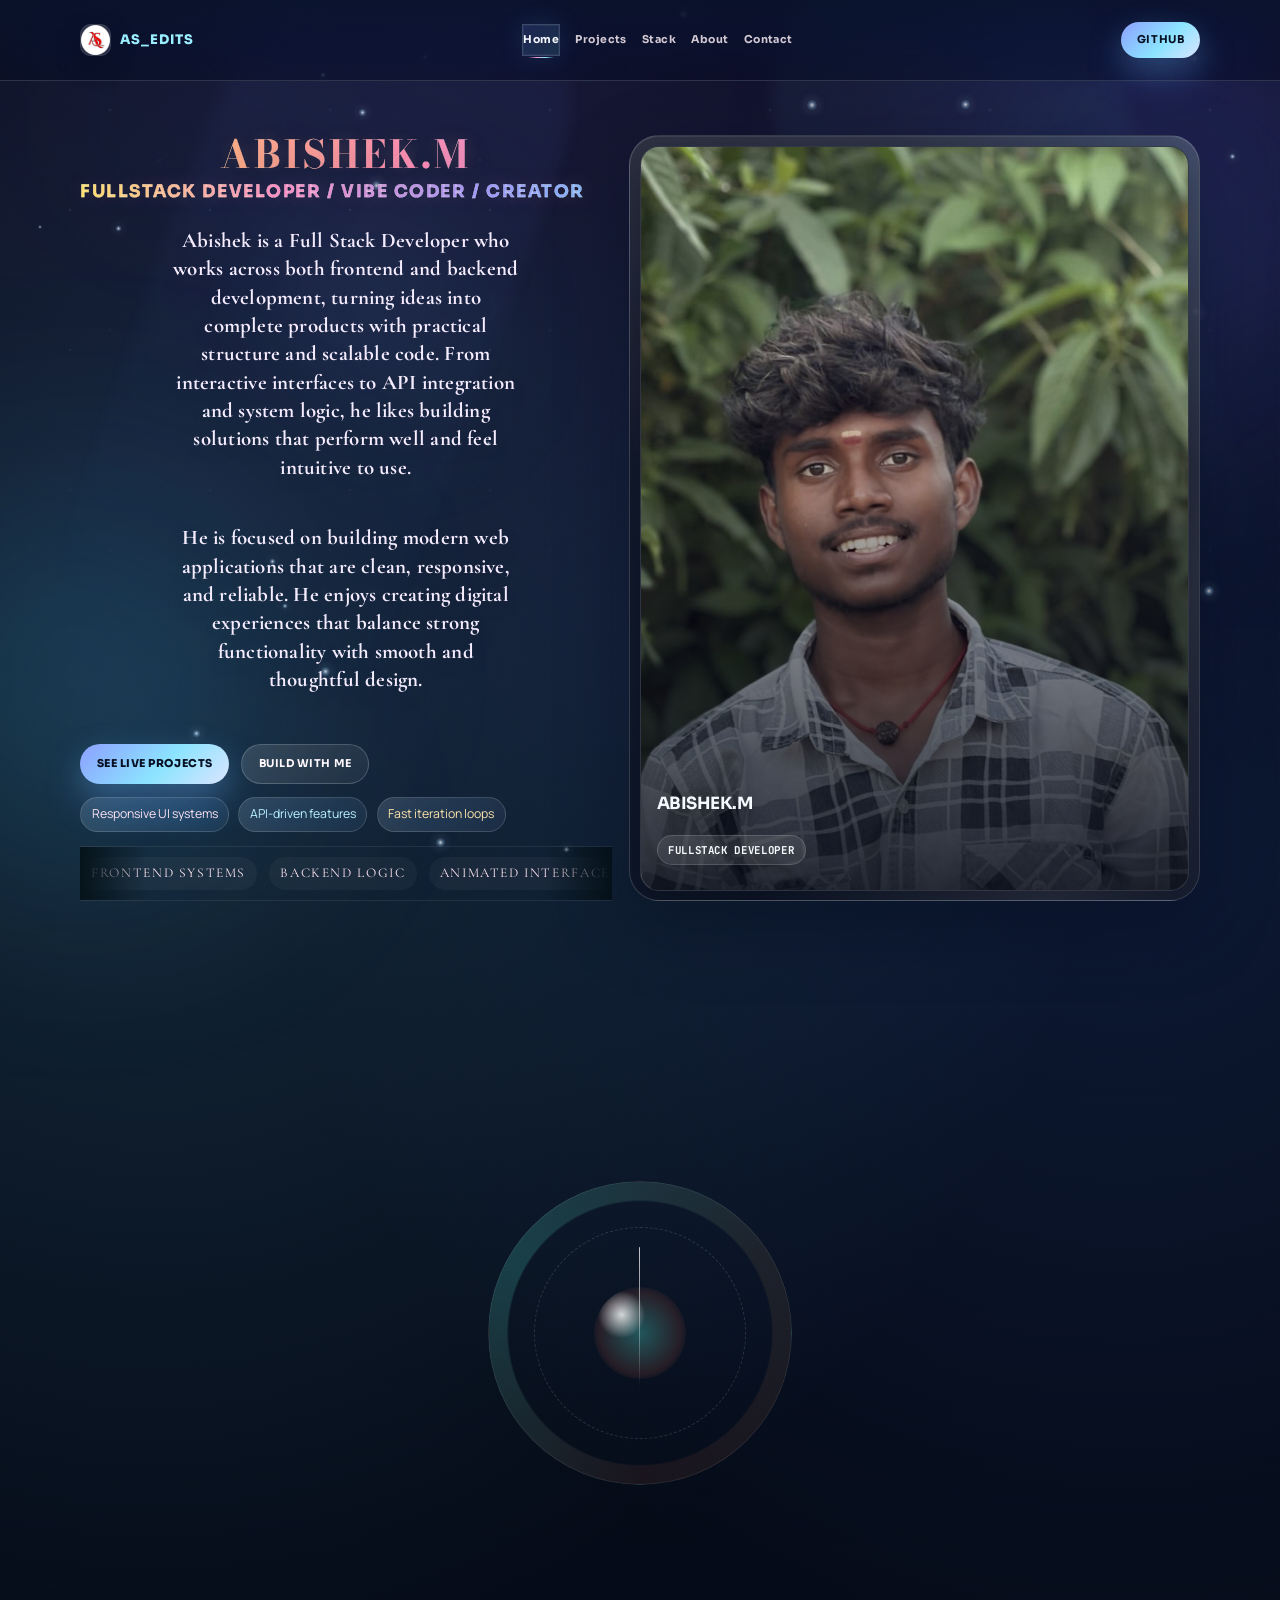
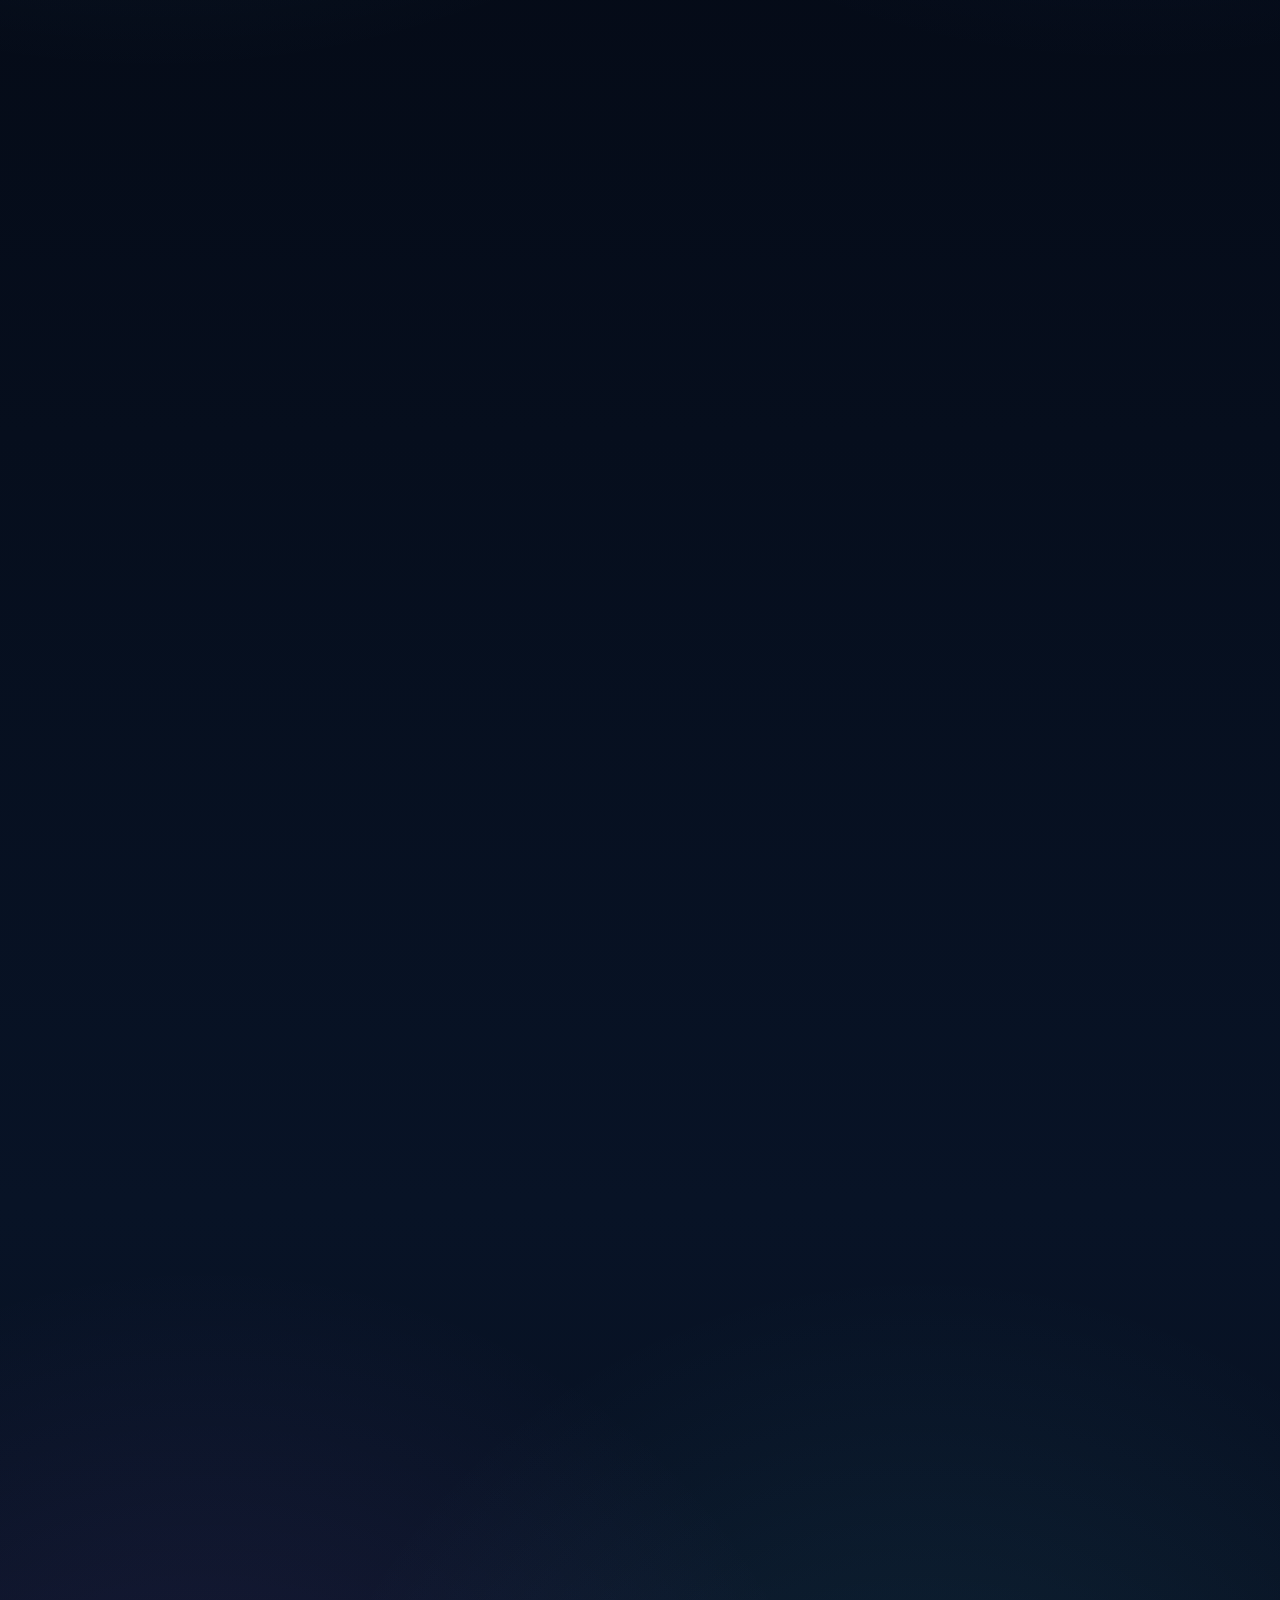
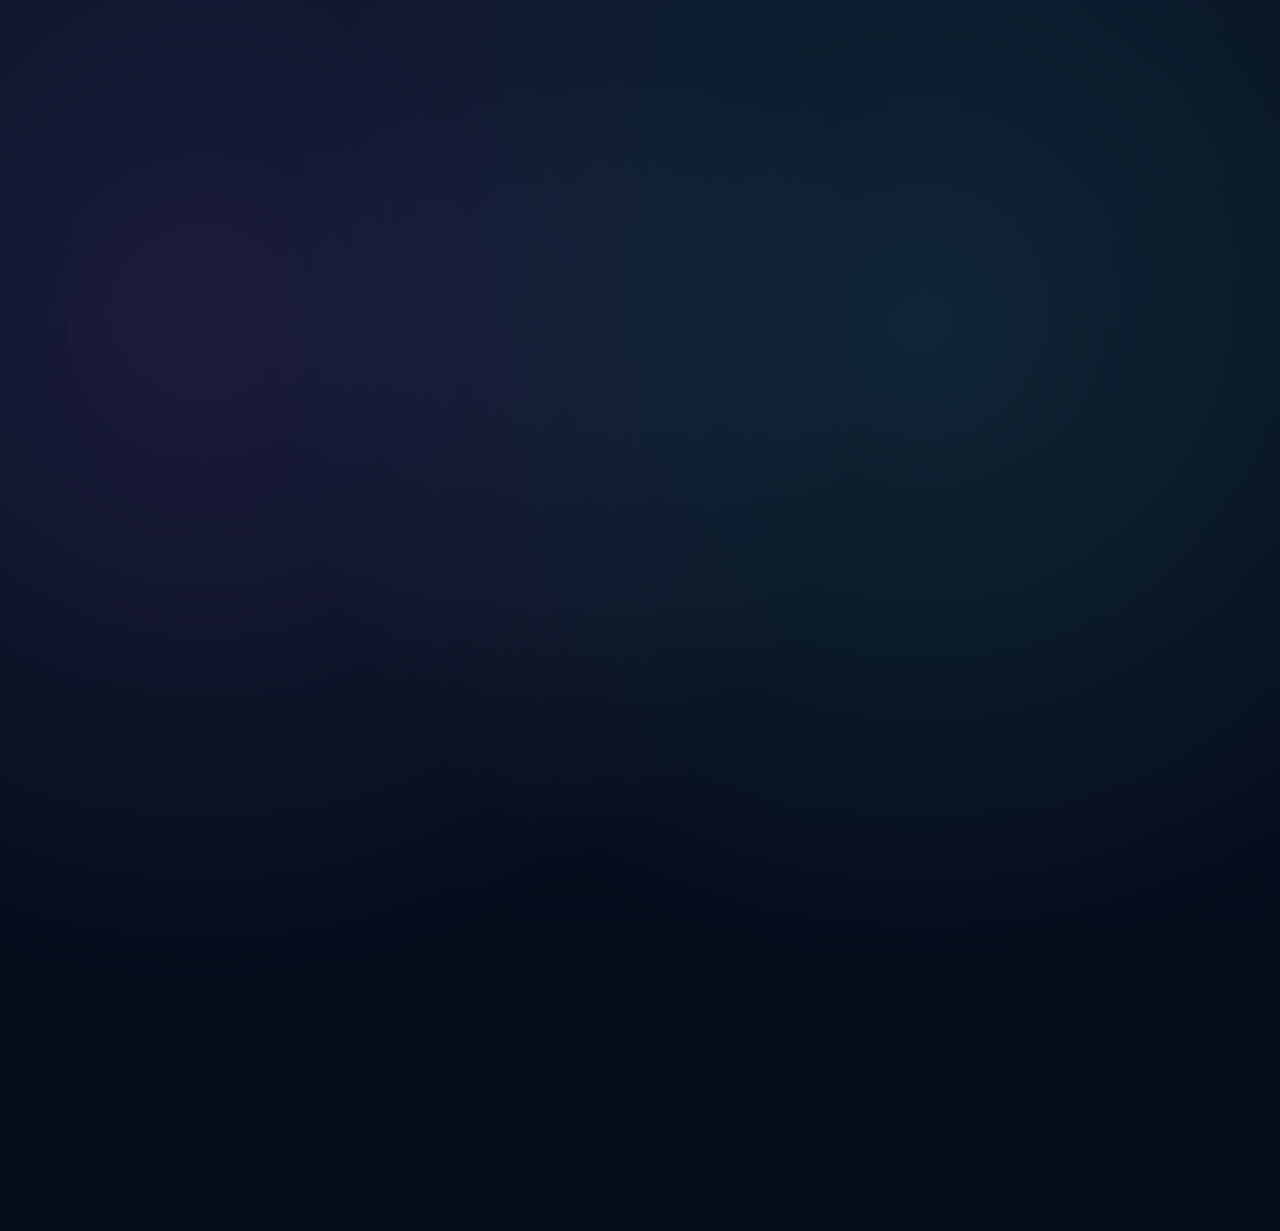
==== commit 7019dbfe: "Lock desktop layout across devices" ====
--- a/index.html
+++ b/index.html
@@ -2,7 +2,10 @@
 <html lang="en">
   <head>
     <meta charset="UTF-8" />
-    <meta name="viewport" content="width=device-width, initial-scale=1.0" />
+    <meta
+      name="viewport"
+      content="width=device-width, initial-scale=1.0, user-scalable=yes, minimum-scale=0.25, maximum-scale=5"
+    />
     <meta
       name="description"
       content="Abishek.M is a FullStack Developer working under the professional name AS_Edits, with a portfolio powered by live GitHub projects."
--- a/styles.css
+++ b/styles.css
@@ -5202,6 +5202,43 @@
     grid-template-columns: 1fr;
     gap: 0.85rem;
   }
+
+  .hero {
+    grid-template-columns: minmax(0, 1fr) clamp(8.75rem, 34vw, 13rem);
+    align-items: start;
+  }
+
+  .hero-copy {
+    grid-column: 1;
+    grid-row: 1;
+  }
+
+  .hero-photo-card--hero {
+    grid-column: 2;
+    grid-row: 1;
+    justify-self: end;
+    align-self: start;
+    width: 100%;
+    min-height: clamp(20rem, 56vw, 26rem);
+    margin: 0;
+    z-index: 2;
+  }
+
+  .hero-stage {
+    display: grid;
+    grid-column: 1 / -1;
+    grid-row: 3;
+  }
+
+  .spotlight-strip {
+    grid-column: 1 / -1;
+    grid-row: 2;
+  }
+
+  .spotlight-strip__heading {
+    justify-items: center;
+    text-align: center;
+  }
 }
 
 @media (max-width: 430px) {
@@ -5271,6 +5308,38 @@
   .image-lightbox__dialog {
     width: min(100%, 28rem);
     height: min(96vh, 35rem);
+  }
+
+  .hero {
+    grid-template-columns: minmax(0, 1fr) clamp(8rem, 37vw, 9.75rem);
+    gap: 0.75rem;
+  }
+
+  .hero-photo-card--hero {
+    min-height: clamp(16rem, 58vw, 19.5rem);
+  }
+
+  .hero-photo-card--hero .hero-photo-card__image {
+    inset: -4% 0 auto;
+    height: 110%;
+    object-position: center 16%;
+  }
+
+  .hero-photo-card__frame {
+    min-height: clamp(15.75rem, 56vw, 18.5rem);
+  }
+
+  .hero-photo-card__meta {
+    padding: 3rem 0.75rem 0.85rem;
+  }
+
+  .hero-stage {
+    display: grid;
+  }
+
+  .spotlight-strip {
+    grid-column: 1 / -1;
+    grid-row: 2;
   }
 }
 
@@ -5303,3 +5372,377 @@
     display: none;
   }
 }
+
+@media (max-width: 960px) {
+  html {
+    font-size: 16px;
+  }
+
+  html,
+  body,
+  .site-header,
+  .page-main,
+  .site-footer {
+    min-width: 1140px;
+  }
+
+  html,
+  body {
+    overflow-x: auto;
+  }
+
+  .shell {
+    width: min(1120px, calc(100% - 2rem));
+  }
+
+  .site-header {
+    position: sticky;
+  }
+
+  .nav {
+    display: flex;
+    align-items: center;
+    justify-content: space-between;
+    gap: 1.15rem;
+    min-height: 80px;
+    padding: 0;
+  }
+
+  .brand {
+    width: auto;
+    justify-content: flex-start;
+    gap: 0.7rem;
+  }
+
+  .brand-copy {
+    font-size: inherit;
+  }
+
+  .nav-links {
+    width: auto;
+    display: flex;
+    grid-template-columns: none;
+    align-items: center;
+    gap: 1.15rem;
+  }
+
+  .nav-links a {
+    justify-content: flex-start;
+    padding: 0;
+    min-height: 2.45rem;
+    text-align: left;
+    border: 0;
+    background: transparent;
+    border-radius: 0;
+  }
+
+  .nav-links a::after {
+    display: block;
+  }
+
+  .nav-button {
+    width: auto;
+    max-width: none;
+    min-height: 2.8rem;
+  }
+
+  .hero {
+    grid-template-columns: minmax(0, 0.96fr) minmax(22.5rem, 1fr);
+    gap: clamp(1.5rem, 3vw, 2.5rem);
+    padding: 5.5rem 0 2.5rem;
+    align-items: start;
+    min-height: calc(100vh - 5rem);
+  }
+
+  .hero-copy {
+    display: block;
+    justify-items: initial;
+    grid-column: 1;
+    grid-row: 1;
+  }
+
+  .page--home .hero .eyebrow {
+    margin-bottom: 1.7rem;
+    font-size: clamp(1.3rem, 1.3vw, 1.3rem);
+    line-height: 1;
+    letter-spacing: 0.09em;
+    white-space: nowrap;
+    text-align: left;
+  }
+
+  .hero-nameplate {
+    width: min(100%, 34ch);
+    margin: 0 auto 0.7rem;
+    font-size: clamp(2rem, 3.1vw, 2.9rem);
+    letter-spacing: 0.08em;
+  }
+
+  .hero-story {
+    gap: clamp(2.6rem, 3.4vw, 3.2rem);
+    width: 100%;
+    max-width: 40rem;
+    margin: 0.35rem auto 0;
+    justify-items: center;
+    text-align: center;
+  }
+
+  .hero-story p {
+    width: min(100%, 34ch);
+    max-width: none;
+    height: auto;
+    margin: 0 auto;
+    font-size: clamp(1.4rem, 2vw, 1.78rem);
+    line-height: 1.34;
+    color: #f5ecff;
+    text-align: center;
+  }
+
+  .hero-story p:first-child,
+  .hero-story p:nth-child(2) {
+    font-size: clamp(1.34rem, 1.75vw, 1.58rem);
+    line-height: 1.36;
+  }
+
+  .hero-story p:first-child {
+    width: min(100%, 35ch);
+    max-width: 35ch;
+  }
+
+  .hero-story p:nth-child(2) {
+    width: min(100%, 33ch);
+    max-width: 33ch;
+    height: 180px;
+  }
+
+  .hero-actions {
+    display: flex;
+    grid-template-columns: none;
+    width: auto;
+    flex-wrap: wrap;
+    gap: 0.9rem;
+    margin-top: clamp(2rem, 4vw, 3rem);
+  }
+
+  .button-primary,
+  .button-secondary {
+    width: auto;
+    font-size: inherit;
+  }
+
+  .hero-pill-row {
+    display: flex;
+    grid-template-columns: none;
+    width: auto;
+    justify-content: flex-start;
+    gap: 0.7rem;
+    margin-top: 1.35rem;
+  }
+
+  .hero-pill-row span {
+    width: auto;
+    min-height: 0;
+    justify-content: flex-start;
+    text-align: left;
+  }
+
+  .motion-ribbon {
+    display: block;
+    margin-top: 1.5rem;
+    padding: 0.9rem 0;
+  }
+
+  .hero-stage {
+    display: grid;
+    grid-template-columns: minmax(0, 1fr) minmax(15rem, 19rem);
+    gap: 1rem;
+    grid-column: 1 / -1;
+    grid-row: 3;
+    margin-top: 0.85rem;
+  }
+
+  .hero-photo-card,
+  .hero-photo-card--hero {
+    width: 100%;
+    margin: 0;
+  }
+
+  .hero-photo-card {
+    justify-self: end;
+    margin-top: 0.15rem;
+    padding: 0.75rem;
+  }
+
+  .hero-photo-card--hero {
+    position: relative;
+    top: auto;
+    right: auto;
+    z-index: 2;
+    grid-column: 2;
+    grid-row: 1;
+    align-self: stretch;
+    justify-self: end;
+    min-height: clamp(28rem, 68vh, 38rem);
+  }
+
+  .hero-photo-card__frame {
+    min-height: 23rem;
+  }
+
+  .hero-photo-card__meta {
+    gap: 0.7rem;
+    padding: 5.4rem 1.2rem 1.2rem;
+  }
+
+  .hero-photo-card h3 {
+    font-size: 1.42rem;
+  }
+
+  .hero-photo-card p {
+    font-size: 1.02rem;
+  }
+
+  .hero-photo-card__status {
+    font-size: clamp(0.94rem, 1.05vw, 1.08rem);
+  }
+
+  .spotlight-strip {
+    grid-column: 1 / -1;
+    grid-row: 2;
+    gap: clamp(1.35rem, 3vw, 2rem);
+    padding: clamp(1.45rem, 3vw, 2.2rem) 0 0.95rem;
+  }
+
+  .spotlight-strip__heading {
+    justify-items: center;
+    text-align: center;
+  }
+
+  .spotlight-strip__title {
+    font-size: clamp(3.1rem, 6.2vw, 5.2rem);
+    line-height: 0.96;
+  }
+
+  .spotlight-strip__marquee::before,
+  .spotlight-strip__marquee::after {
+    width: clamp(2.4rem, 6vw, 6rem);
+  }
+
+  .spotlight-strip__grid {
+    gap: var(--team-slider-gap);
+    width: max-content;
+  }
+
+  .spotlight-strip__grid .profile-spotlight {
+    flex: 0 0 clamp(12.4rem, 20vw, 14.2rem);
+    width: clamp(12.4rem, 20vw, 14.2rem);
+    max-width: none;
+  }
+
+  .page-hero {
+    grid-template-columns: 1.05fr 0.95fr;
+    gap: 1rem;
+    align-items: stretch;
+    padding: 4.75rem 0 1.25rem;
+  }
+
+  .page-hero__panel {
+    padding: 1.6rem;
+  }
+
+  .page-hero__art {
+    min-height: 20rem;
+    padding: 1.2rem;
+  }
+
+  .page-hero__stat-grid {
+    grid-template-columns: repeat(3, minmax(0, 1fr));
+    gap: 0.8rem;
+  }
+
+  .portal-grid {
+    grid-template-columns: repeat(4, minmax(0, 1fr));
+  }
+
+  .contact-grid {
+    grid-template-columns: repeat(3, minmax(0, 1fr));
+  }
+
+  .detail-grid {
+    grid-template-columns: repeat(2, minmax(0, 1fr));
+  }
+
+  .impact-grid,
+  .projects-grid,
+  .stack-grid,
+  .process-grid {
+    grid-template-columns: repeat(3, minmax(0, 1fr));
+    gap: 1rem;
+  }
+
+  .showcase-band__grid {
+    grid-template-columns: repeat(2, minmax(0, 1fr));
+    gap: 1rem;
+  }
+
+  .showcase-panel {
+    padding: 1rem;
+  }
+
+  .portal-card,
+  .contact-card {
+    padding: 1.25rem;
+  }
+
+  .impact-card,
+  .project-card,
+  .info-card,
+  .stack-card,
+  .process-card {
+    padding: 1.35rem;
+  }
+
+  .cta-panel {
+    padding: 2rem;
+  }
+
+  .section-heading h2,
+  .about-copy h2,
+  .cta-panel h2 {
+    font-size: clamp(2.1rem, 5vw, 3.35rem);
+  }
+
+  .page-hero__copy h1 {
+    font-size: clamp(2.35rem, 5vw, 4.1rem);
+  }
+
+  .showcase-band__copy h2 {
+    font-size: clamp(2rem, 4vw, 3.1rem);
+  }
+
+  .glass-code {
+    min-height: 12rem;
+    padding: 1rem;
+  }
+
+  #stack-terminal-feed {
+    min-height: 21rem;
+    padding: 1.2rem 1.3rem;
+    font-size: clamp(0.98rem, 1.12vw, 1.1rem);
+    line-height: 1.68;
+  }
+
+  #contact-terminal-feed {
+    min-height: 12rem;
+    font-size: 0.82rem;
+  }
+
+  .repo-links {
+    flex-direction: row;
+    align-items: center;
+    gap: 0.9rem;
+  }
+
+  .repo-footer {
+    display: block;
+  }
+}
